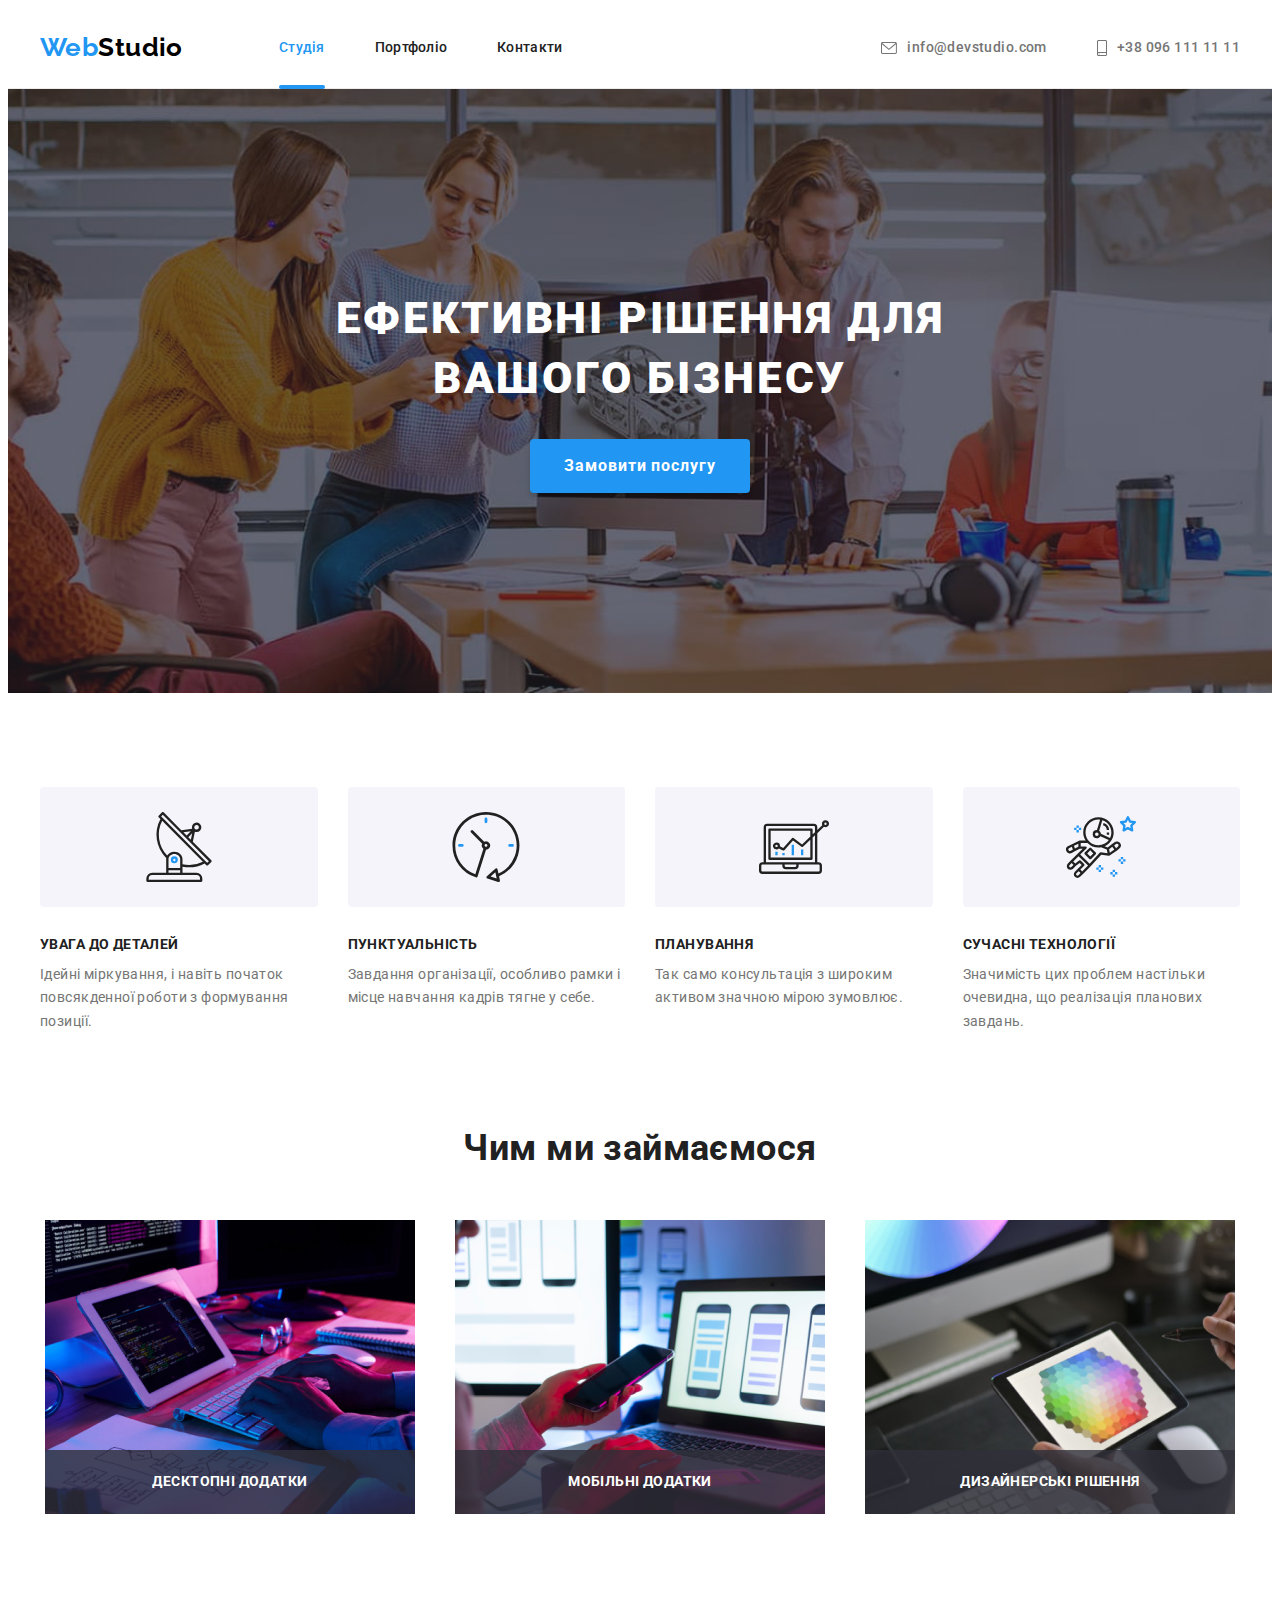
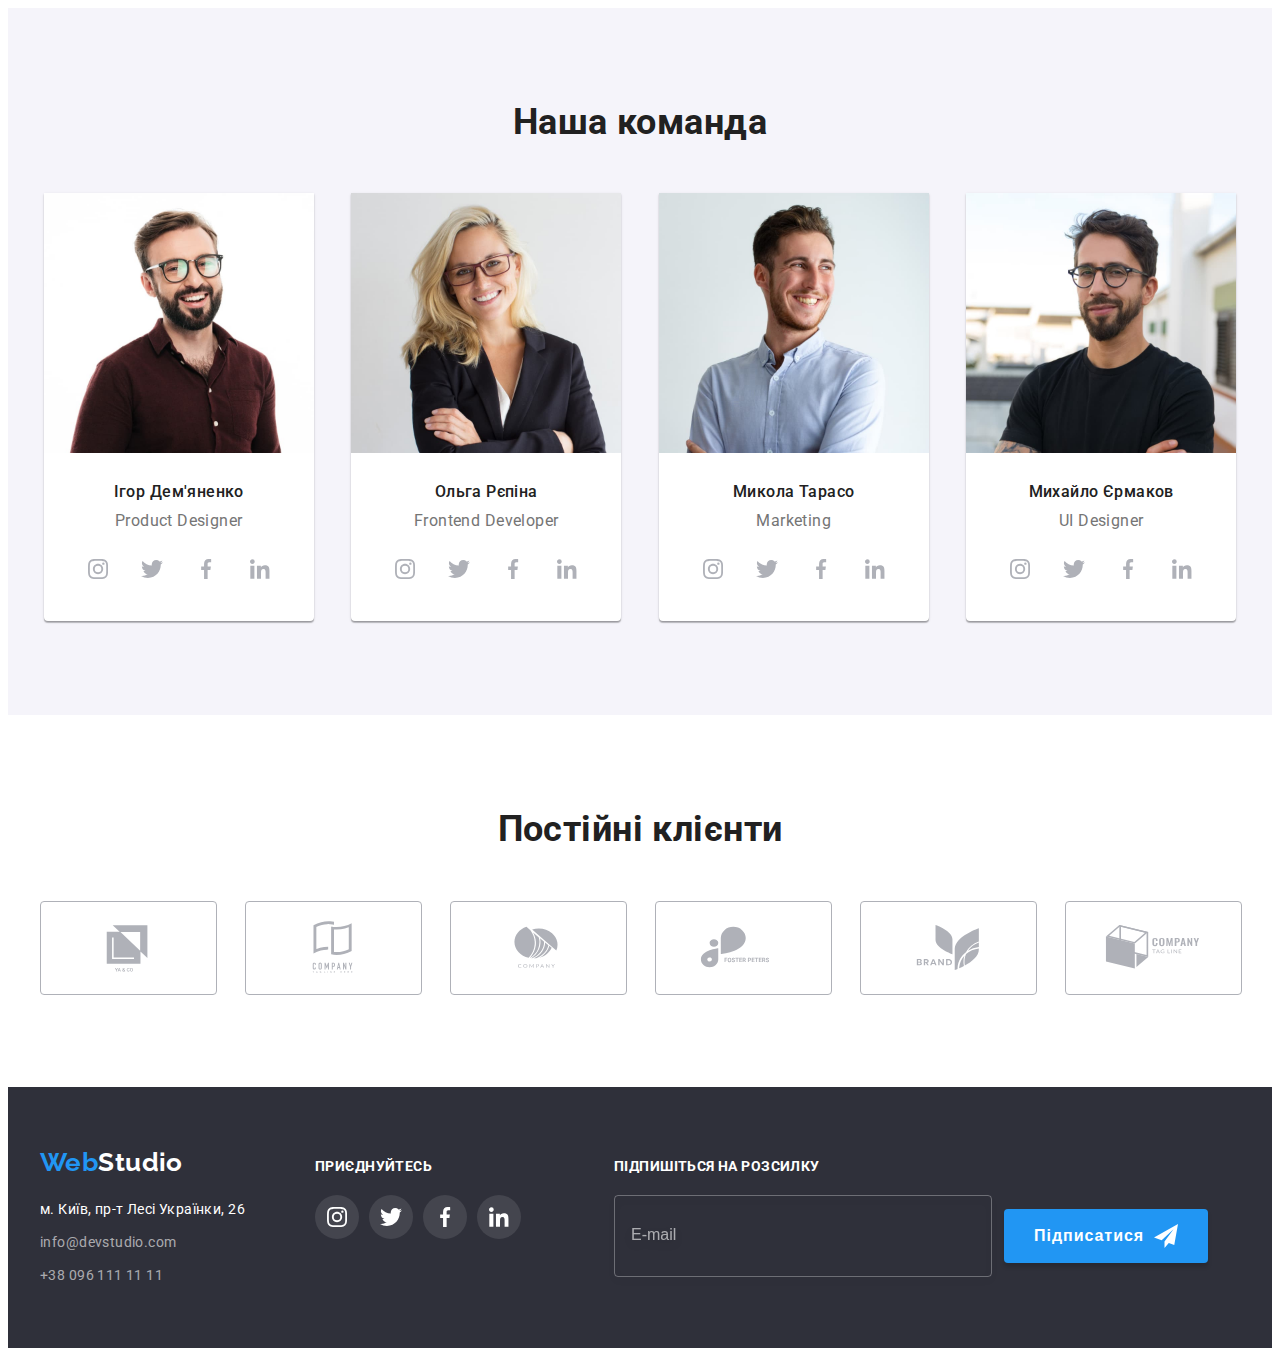
==== index.html @ e68c8e37 "start 07" ====
<!DOCTYPE html>
    <html lang="uk">
    <head>
        <meta charset="UTF-8">
        <meta http-equiv="X-UA-Compatible" content="IE=edge">
        <meta name="viewport" content="width=device-width, initial-scale=1.0">
        <title>Студія</title>

     

        <link rel="preconnect" href="https://fonts.googleapis.com">
    <link rel="preconnect" href="https://fonts.gstatic.com" crossorigin>
    <link href="https://fonts.googleapis.com/css2?family=Raleway:wght@700&семья=Oleo+Script:wght@400;700&family=Roboto:wght@400;500;700;900&display=swap" rel="stylesheet">
    <link rel="stylesheet" href="https://cdnjs.cloudflare.com/ajax/libs/modern-normalize/1.1.0/modern-normalize.min.css" integrity="sha512-wpPYUAdjBVSE4KJnH1VR1HeZfpl1ub8YT/NKx4PuQ5NmX2tKuGu6U/JRp5y+Y8XG2tV+wKQpNHVUX03MfMFn9Q==" crossorigin="anonymous" referrerpolicy="no-referrer">
    <link rel="stylesheet" href="./css/styles.css">

    </head>
    <body>
        <!--шапка сайту-->
        <header class="page-header">
            <div class="container header-container"> 
            <nav class="nav">
            <a href="index.html" class="icon-logo"><span class="logo">Web</span><span class="logo-part">Studio</span></a>
            <ul class="nav-list">
                    <li class="nav-item"><a class="nav-link current" href="index.html">Студія</a></li>
                    <li class="nav-item"><a class="nav-link" href="portfolio.html">Портфоліо</a></li>
                    <li class="nav-item"><a class="nav-link" href="#">Контакти</a></li>
            </ul>
            </nav>
            <ul class="contacts">
                <li><a class="mail" href="mailto:info@devstudio.com">
                    <svg class="icon-envelope" width="16" height="12">
                        <use href="./images/icons.svg#icon-envelope"></use>
                    </svg>
                    info@devstudio.com</a></li>
                <li><a class="tel" href="tel:+380981111111">
                    <svg class="icon-smartphone" width="10" height="16">
                        <use href="./images/icons.svg#icon-smartphone"></use>
                    </svg>
                    +38 096 111 11 11
                </a></li>
            </ul>
        </div>
        </header>
        <main>
        <!--думаю тут буде якийсь банер чи малюнок-->
        
        <section class="hero-section overlay"> 
            
                <div class="header container">   
                <h1 class="hero-title">Ефективні рішення для вашого бізнесу</h1>
                <button class="button" type="button" data-modal-open>Замовити послугу</button>
                
                </div>
            </section>  
        <section class="features"><!--Особливості тут явно має бути заголовок-->
        <div class="container">
                <h2 class="visually-hidden">Особливості</h2> <!--тут явно має бути заголовок-->
                <ul class="features-list special">
                    <li class="specialty-list icon-antenna">
                        <h3 class="specialty">Увага до деталей</h3>
                        <p class="specialty-text">Ідейні міркування, і навіть початок повсякденної роботи з формування позиції.</p>
                    </li>
                    <li class="specialty-list icon-clock"><h3 class="specialty">Пунктуальність</h3>
                    <p class="specialty-text">Завдання організації, особливо рамки і місце навчання кадрів тягне у себе.</p>
                </li>
                    <li class="specialty-list icon-diagram"><h3 class="specialty">Планування</h3>
                    <p class="specialty-text">Так само консультація з широким активом значною мірою зумовлює.</p>
                </li>
                    <li class="specialty-list icon-astronaut"><h3 class="specialty">Сучасні технології</h3>
                        <p class="specialty-text">Значимість цих проблем настільки очевидна, що реалізація планових завдань.</p>
                    </li>
                </ul>
        </div>
        </section>
        <section class="work"><h2 class="work-title">Чим ми займаємося</h2> 
            <div class="container">
            <ul class="work-list">
                <li class="work-pick">
                     <div class="work-pick-tumb">
                        <p class="work-pick-txt">Десктопні додатки</p>
                    <img src="./images/oldpc.jpg" 
                    alt="білий монітор та клавіатура на столі" width="370">
                   
                    </div>
                </li>
                <li class="work-pick">
                    <div class="work-pick-tumb">
                        <p class="work-pick-txt">Мобільні додатки</p>
                    <img src="./images/book.jpg"
                    alt="людина тримає смртфон в руці та працює за ноутбуком" width="370"> 
                    </div>
                </li>
                <li class="work-pick">
                    <div class="work-pick-tumb">
                        <p class="work-pick-txt">Дизайнерські рішення</p>
                    <img src="./images/tablet.jpg"
                    alt="рука тримає включений планшет" width="370">
                    </div>
                </li>
            </ul>
        </div>
    </section><!--наша команда-->
        <section class="team"><h2 class="team-title">Наша команда</h2>
            <div class="container">
            <ul class="team-list special">
                <li class="team-members">
                    <img src="./images/productdesigner.jpg" 
                    alt="Фото пофіль Ігор Дем'яненко" width="270">
                    <div class="retreat">
                    <h3 class="team-name">Ігор Дем'яненко</h3>
                    <p lang="en" class="team-position">Product Designer</p>
                    <ul class="social-list-link">
                        <li class="social-list-item"><a class="social-link" href="https://www.instagram.com/" target="_blank" rel="noreferrer noopener">
                            <svg class="social-list-icon" width="20" height="20">
                                <use href="./images/icons.svg#icon-instagram"></use>
                            </svg>
                        </a></li>
                        <li class="social-list-item"><a class="social-link" href="" target="_blank" rel="noreferrer noopener">
                            <svg class="social-list-icon" width="22" height="40">
                                <use href="./images/icons.svg#icon-twitter"></use>
                            </svg>
                        </a></li>
                        <li class="social-list-item"><a class="social-link" href="" target="_blank" rel="noreferrer noopener">
                            <svg class="social-list-icon" width="20" height="40">
                                <use href="./images/icons.svg#icon-facebook"></use>
                            </svg>                            
                        </a></li>
                        <li class="social-list-item"><a class="social-link" href="" target="_blank" rel="noreferrer noopener">
                            <svg class="social-list-icon"  width="19.68" height="20">
                                <use href="./images/icons.svg#icon-linkedin"></use>
                            </svg>                      
                        </a></li>
                    </ul>
                    </div>
                </li>
                <li class="team-members">
                    <img src="./images/frontenddeveloper.jpg"
                    alt="Фото пофіль Ольга Рєпіна" width="270">
                    <div class="retreat">
                    <h3 class="team-name">Ольга Рєпіна</h3>
                    <p lang="en" class="team-position">Frontend Developer</p>
                    <ul class="social-list-link">
                        <li class="social-list-item"><a class="social-link" href="https://www.instagram.com/" target="_blank" rel="noreferrer noopener">
                            <svg class="social-list-icon" width="20" height="20">
                                <use href="./images/icons.svg#icon-instagram"></use>
                            </svg>
                        </a></li>
                        <li class="social-list-item"><a class="social-link" href="" target="_blank" rel="noreferrer noopener">
                            <svg class="social-list-icon" width="22" height="40">
                                <use href="./images/icons.svg#icon-twitter"></use>
                            </svg>
                        </a></li>
                        <li class="social-list-item"><a class="social-link" href="" target="_blank" rel="noreferrer noopener">
                            <svg class="social-list-icon" width="20" height="40">
                                <use href="./images/icons.svg#icon-facebook"></use>
                            </svg>                            
                        </a></li>
                        <li class="social-list-item"><a class="social-link" href="" target="_blank" rel="noreferrer noopener">
                            <svg class="social-list-icon"  width="19.68" height="20">
                                <use href="./images/icons.svg#icon-linkedin"></use>
                            </svg>                      
                        </a></li>
                    </ul>
                    </div>
                </li>
                <li class="team-members">
                    <img src="./images/marketing.jpg"
                    alt="Фото пофіль Микола Тарасо" width="270">
                    <div class="retreat">
                    <h3 class="team-name">Микола Тарасо</h3>
                    <p lang="en" class="team-position">Marketing</p>
                    <ul class="social-list-link">
                        <li class="social-list-item"><a class="social-link" href="https://www.instagram.com/" target="_blank" rel="noreferrer noopener">
                            <svg class="social-list-icon" width="20" height="20">
                                <use href="./images/icons.svg#icon-instagram"></use>
                            </svg>
                        </a></li>
                        <li class="social-list-item"><a class="social-link" href="" target="_blank" rel="noreferrer noopener">
                            <svg class="social-list-icon" width="22" height="40">
                                <use href="./images/icons.svg#icon-twitter"></use>
                            </svg>
                        </a></li>
                        <li class="social-list-item"><a class="social-link" href="" target="_blank" rel="noreferrer noopener">
                            <svg class="social-list-icon" width="20" height="40">
                                <use href="./images/icons.svg#icon-facebook"></use>
                            </svg>                            
                        </a></li>
                        <li class="social-list-item"><a class="social-link" href="" target="_blank" rel="noreferrer noopener">
                            <svg class="social-list-icon"  width="19.68" height="20">
                                <use href="./images/icons.svg#icon-linkedin"></use>
                            </svg>                      
                        </a></li>
                    </ul>
                    </div>
            </li>
                <li class="team-members">
                    <img src="./images/uidesigner.jpg" 
                    alt="Фото пофіль Михайло Єрмаков" width="270">
                    <div class="retreat">
                    <h3 class="team-name">Михайло Єрмаков</h3>
                    <p lang="en" class="team-position">UI Designer</p>
                    <ul class="social-list-link">
                        <li class="social-list-item"><a class="social-link" href="https://www.instagram.com/" target="_blank" rel="noreferrer noopener">
                            <svg class="social-list-icon" width="20" height="20">
                                <use href="./images/icons.svg#icon-instagram"></use>
                            </svg>
                        </a></li>
                        <li class="social-list-item"><a class="social-link" href="" target="_blank" rel="noreferrer noopener">
                            <svg class="social-list-icon" width="22" height="40">
                                <use href="./images/icons.svg#icon-twitter"></use>
                            </svg>
                        </a></li>
                        <li class="social-list-item"><a class="social-link" href="" target="_blank" rel="noreferrer noopener">
                            <svg class="social-list-icon" width="20" height="40">
                                <use href="./images/icons.svg#icon-facebook"></use>
                            </svg>                            
                        </a></li>
                        <li class="social-list-item"><a class="social-link" href="" target="_blank" rel="noreferrer noopener">
                            <svg class="social-list-icon" width="19.68" height="20">
                                <use href="./images/icons.svg#icon-linkedin"></use>
                            </svg>                      
                        </a></li>
                    </ul>
                    </div>
                </li>
            </ul>
            </div>
        </section>
        <section class="client">
            <div class="container">
            <h2 class="client-title">Постійні клієнти</h2>
            <ul class="client-item">
                <li class="client-list"><a class="client-link" href="#"  target="_blank" rel="noreferrer noopener">
                
                    <svg class="client-lis-icon" width="106" height="60" >
                        <use href="./images/icons.svg#icon-Logo1"></use>
                    </svg>
                    
                </a></li>
                <li class="client-list"><a class="client-link" href="#" target="_blank" rel="noreferrer noopener">
                    <svg class="client-lis-icon" width="106" height="60">
                        <use href="./images/icons.svg#icon-Logo2"></use>
                    </svg>
                </a></li>
                    <li class="client-list"><a class="client-link" href="#" target="_blank" rel="noreferrer noopener">

                        <svg class="client-lis-icon" width="106" height="60">
                            <use href="./images/icons.svg#icon-Logo3"></use>
                        </svg>
                    </a></li>
                    <li class="client-list"><a class="client-link" href="#" target="_blank" rel="noreferrer noopener">
                        <svg class="client-lis-icon" width="106" height="60">
                            <use href="./images/icons.svg#icon-Logo4"></use>
                        </svg>
                    </a></li>
                        <li class="client-list"><a class="client-link" href="#" target="_blank" rel="noreferrer noopener">
                            <svg class="client-lis-icon" width="106" height="60">
                                <use href="./images/icons.svg#icon-Logo5"></use>
                            </svg>
                        </a></li>
                        <li class="client-list"><a class="client-link" href="#" target="_blank" rel="noreferrer noopener">
                            <svg class="client-lis-icon" width="106" height="60">
                                <use href="./images/icons.svg#icon-Logo6"></use>
                            </svg>
                        </a></li>
            </ul>
            </div>
        </section>
        </main>
        <footer class="contacts-footer">
            <div class="container">
                <div class="footer-flex">
            <div class="footer-box">
            <a href="index.html" class="icon-logo-footer"><span class="logo">Web</span><span class="logo-part-footer">Studio</span></a>
            <div class="address">
                    
            <ul class="contacts-list">
                <li class="list-link"><a class="contacts-plane" href="https://goo.gl/maps/SqAzoiXiVLqkwUcr9"
                    target="_blank" rel="noreferrer noopener">м. Київ, пр-т Лесі Українки, 26 </a>
                </li> 
                <li class="list-link"><a class="mail-footer" href="mailto:info@devstudio.com">info@devstudio.com</a></li>
                <li class="list-link"><a class="tel-footer" href="tel:+380981111111">+38 096 111 11 11</a></li>
                </ul>
                </div> 
                </div> 
                <div class="contacts-test">
                <p class="footer-p">Приєднуйтесь</p>
                <ul class="social-list-link-footer">
                        <li class="social-list-item"><a class="social-link-footer" href="https://www.instagram.com/" target="_blank" rel="noreferrer noopener">
                            <svg class="social-list-icon-footer" width="20" height="20">
                                <use href="./images/icons.svg#icon-instagram"></use>
                            </svg>
                        </a></li>
                        <li class="social-list-item"><a class="social-link-footer" href="" target="_blank" rel="noreferrer noopener">
                            <svg class="social-list-icon-footer" width="22" height="40">
                                <use href="./images/icons.svg#icon-twitter"></use>
                            </svg>
                        </a></li>
                        <li class="social-list-item"><a class="social-link-footer" href="" target="_blank" rel="noreferrer noopener">
                            <svg class="social-list-icon-footer" width="20" height="40">
                                <use href="./images/icons.svg#icon-facebook"></use>
                            </svg>                            
                        </a></li>
                        <li class="social-list-item"><a class="social-link-footer" href="" target="_blank" rel="noreferrer noopener">
                            <svg class="social-list-icon-footer"  width="19.68" height="20">
                                <use href="./images/icons.svg#icon-linkedin"></use>
                            </svg>                      
                        </a></li>
                    </ul>
                    </div>
                    <div class="container-input">
  <p class="footer-input">Підпишіться на розсилку</p>
                    <form class="sign-flex">
 <input type="email" 
                    name="sign-up"
                    class="sign-email"
                    placeholder="E-mail"
                    required>
                    <button type="submit" class="sign-btn">
                        Підписатися
        <svg class="plain" width="24" height="24">
            <use href="./images/icons.svg#icon-icon-send"></use>
        </svg>
                </button>
                    </form>
                   
                    </div>
                    </div>
                    </div>
         </footer>
        <div class="backdrop is-hidden" data-modal>
            <div class="modal">
               
                <button type="button" class="modal-close" data-modal-close>
                    <svg class="modal-close-icon" width="18" height="18">
                        <use href="./images/icons.svg#icon-close"></use>
                    </svg>
                </button>
        <p class="modal-title">Залиште свої дані, ми вам передзвонимо</p>
                <form class="form-feedback">
                    <div class="input-name">
  <label class="client-name" for="client-name">Ім'я</label>
    <div class="input-wrap">
<input type="text"
         name="user-name"
         class="client-name-txt" 
         id="client-name"
         required>
         <svg class="icon-person" width="18" height="18">
            <use href="./images/icons.svg#icon-person"></use>
         </svg>
    </div>
                    </div>
  
        <div class="input-name">
            <label class="phone-number" for="phone-number">Телефон</label>
            <div class="input-wrap">
<input type="tel"
        name="user-phone"
        class="user-tel"
         id="phone-number"
         required>
         <svg class="icon-person" width="18" height="18">
            <use href="./images/icons.svg#icon-phone"></use>
         </svg>
            </div>
        
        </div> 
   <div class="input-name">
  <label class="user-email" for="user-email">Пошта</label>
  <div class="input-wrap">
 <input type="email"
        name="user-email-name"
        class="user-post"
         id="user-email">
         <svg class="icon-person" width="18" height="18">
            <use href="./images/icons.svg#icon-email"></use>
         </svg>
  </div>
       
   </div>
<div class="input-feedback">
<label class="feedback" for="feedback">Коментар</label>
   <textarea name="feedback"
   class="feedback-txt"
   id="feedback"
   placeholder="Введіть текст"></textarea>

</div>
<div class="deal-check">
 <input
    type="checkbox" 
    id="checkbox" 
     name="igree"
     class="check-inp visually-hidden">
        <label for="checkbox" class="check">
              <span>
            <svg class="icon-check" width="16" height="15">
            <use href="./icons.svg#icon-che-1"></use>
        </svg>
        </span>

         Погоджуюся з розсилкою та приймаю 
    <a class="link-input" href="#" target="_blank" rel="noreferrer noopener">Умови договору</a>
       
        </label>
</div>
   
       
       
   <button class="submit" type="submit" >Відправити</button>
                </form>
                </div>
            </div>
     
         <script src="./js/modal.js"></script>
    </body>
    </html>
---- css/styles.css ----
/* Palitra */
  :root{
    --hover-color: #2196F3;
    --h-color: #212121;
    --background-header: #FFFFFF;
    --hero-background: #2F303A;
    --p-color: #757575;
    --team-background: #F5F4FA;
    --button-servise: #188ce8;
    --mail-tel: rgba(255, 255, 255, 0.6);
    --timing-function: cubic-bezier(0.4, 0, 0.2, 1);
    --new-timing-function: 250ms;
  }

  p,
  h1,
  h2,
  h3,
  h4,
  h5,
  h6 {
    margin: 0;
  }
  ul,
  ol {
    margin: 0;
    padding-left: 0;
  }
  button {
    cursor: pointer;
  }
  address {
    font-style: normal;
  }
  img {
    display: block;
    max-width: 100%;
    height: auto;
  }
  body {
    font-family:Roboto, sans-serif;
  color: var(--h-color);
  font-size: 14px;
  letter-spacing: 0.03em;
  background-color: var(--background-header);
  }

  .container {
    width: 1200px;
    padding-left: 15px;
    padding-right: 15px;
    margin: 0 auto;
  /* outline: 2px solid red;*/
  }

  /*----початок---*/

  .page-header{
    border-bottom: 1px solid #ECECEC;
  }

  /* Логотип*/
  .logo :hover{
    color :var(--hover-color); 
    
  }

  .logo-part{
      color:#000000;
    
  }

  .logo-part-footer{
    color: var(--background-header);
  
  }
  /* ------------ Два кольори лого--------*/
  .icon-logo{
    color:var(--hover-color);
    text-decoration: none;
  font-family: Raleway, sans-serif; 
  font-weight: 700;
  font-size: 26px;
  line-height: 1.2;
  display: inline-block;
    width: 145px;
  
  }
  /*------ The End-----*/
  /* -----------Головна навігація------ */
  .overlay{
    background-image: linear-gradient(
      to right,
      rgba(47, 48, 58, 0.4),
      rgba(47, 48, 58, 0.4)),
    url("..//images/fon.jpg");
    max-width: 1600px;
    background-size: cover;
  background-repeat: no-repeat;
  margin-left: auto;
  margin-right: auto;
  background-position: center;
  }
  .nav{
    display: flex;
    align-items: center;
  }
  .header-container{
    display: flex;
    align-items: center; 
  }

  .nav-list{
    list-style: none;
    display: flex;
    gap: 50px;
    margin-left: 94px;
   

  }
  .nav-list :hover,
  .nav-list :focus{
    color: var(--hover-color);
 
  } 
  
  .nav-link{
  font-weight: 500;
  line-height: 1.14;
  letter-spacing: 0.02em;
  color: var(--h-color);
  text-decoration: none;
  display: block;
  padding-bottom: 32px;
  padding-top: 32px;
  position: relative;
transition: color var(--new-timing-function) var(--timing-function);
  }
  .current{
    color: var(--hover-color);
  }

  /*------варіант 1 підкреслення -----*/
  
  .current::after{
    content: "";
    display: block;
    width: 100%;
    height: 4px; ;
    border-radius: 2px;
    background-color: var(--hover-color);
    position: absolute;
    left: 0;
    bottom: -1px;
    opacity: 0;

  }
  
 .current::after{
  opacity: 1;
}

  /*-----The End-----*/
  /*------Текст контактів в хедері------*/

  .contacts{
    list-style: none;
  font-weight: 500;
  display: flex;
  margin-left: auto;
  gap: 50px;
  }


  .mail{
    color: var(--p-color);
    text-decoration: none;
    font-style: normal;
    line-height: 1.14;
  
    padding-top: 32px;
    padding-bottom: 32px;
    display: flex;
    align-items: center;
    transition: color var(--new-timing-function) var(--timing-function);
  }
  .icon-envelope{
    fill: currentColor;
    margin-right: 10px;
  }
    
  
  .tel{
  color: var(--p-color);
    text-decoration: none;
    font-style: normal;
    line-height: 1.14;
    align-items: center;
    padding-top: 32px;
    padding-bottom: 32px;
    display: flex;
    transition: color var(--new-timing-function) var(--timing-function);

  }
  .icon-smartphone{
    fill: currentColor;
    margin-right:10px ;
   
  }
  .contacts :hover,
  .contacts :focus{
    color: var(--hover-color);
    
  }

  /*---------Hero-----*/
  .hero-section{
  padding-top:200px;
  padding-bottom: 200px;
  text-align: center;
  background-color: #C4C4C4;
  }


  .hero-title{
  font-style: normal;
  font-weight: 900;
  font-size: 44px;
  line-height: 1.36;
  letter-spacing: 0.06em;
  text-transform: uppercase;
  color: var(--background-header);
  width: 696px;
  box-sizing: border-box;
  margin: 0 auto;
  margin-bottom: 30px;



  }
  .button{
    font-family: inherit;
  font-weight: 700;
  font-size: 16px;
  line-height: 1.87;
  letter-spacing: 0.06em;
  background-color: var(--hover-color);
  color: var(--background-header);
    cursor: pointer;
    padding: 10px 32px;
    border-color: transparent;
  box-shadow: 0px 4px 4px rgba(0, 0, 0, 0.15);
  border-radius: 4px;
 transition: color var(--new-timing-function) var(--timing-function),
     background-color var(--new-timing-function) var(--timing-function);
  }
  .button:hover,
  .button:focus{
    background-color: var(--button-servise);
   
    

  }
  /*-----The End Hero----*/

  .visually-hidden {
    position: absolute;
      white-space: nowrap;
      width: 1px;
      height: 1px;
      overflow: hidden;
      border: 0;
      padding: 0;
      clip: rect(0, 0, 0, 0);
      clip-path: inset(50%);
      margin: -1px;
  }

  .features{
  padding: 94px 0;
  }

  .features-list{
    list-style: none;  
  }

  .specialty-list{
    width: calc((100% - 90px) / 4);
      margin-right: 30px;
      
    }
  /*------ Особливост -----*/
  .specialty-list::before{
    content:"" ;
    height: 120px;
  display: block;
  
  background-size: contain;
  background-repeat: no-repeat;
  background-position:center ;
  background-color: #F5F4FA;
  border-radius: 4px;
  /*outline: 2px solid red;*/

  }
  .icon-antenna::before{
  background-image: url(../images/antenna.svg); 
  background-size: 70px 70px;
  }
  .icon-clock::before{
  background-image: url(../images/clock.svg);
  background-size: 70px 70px;
  }
  .icon-diagram::before{
    background-image: url(../images/diagram.svg);
    background-size: 70px 70px ;
  }

  .icon-astronaut::before{
  background-image: url(../images/astronaut.svg);
  background-size: 70px 70px;
  }

  .features-list :last-child{
    margin: 0;
  }

  .specialty{
    font-style: normal;
      font-size: 14px;
  font-weight: 700;
  line-height: 1.14;
  text-transform: uppercase;
  color: var(--h-color);
  margin-top: 30px;
  margin-bottom: 10px;
  }

  /*-------- Чим ми займаємося ----*/
  .work{
    padding-bottom: 94px;
  }
  .specialty-text {
  line-height: 1.7;
  color: var(--p-color);
  margin-top: 10px;
  }
  .work-list{
    list-style: none;
    display: flex;
    justify-content: space-around;
  gap: 30px;

  }
  .work-pick-tumb{
    position: relative;
    display: flex;

  }
  .work-pick-txt{
    position: absolute;
    background: rgba(47, 48, 58, 0.8);
width: 370px;
    display: flex;
font-weight: 700;
font-size: 14px;
line-height: 1.14;
text-align: center;
letter-spacing: 0.03em;
text-transform: uppercase;
justify-content: space-around;
padding-top: 24px;

padding-bottom: 24px;

color: #FFFFFF;
bottom: 0;
    

  }
  .work-title{
  font-weight: 700;
  font-size: 36px;
  line-height: 1.16;
  text-align: center;
  color: var(--h-color);
  margin-bottom: 50px;

  }
  .team {
    background-color: var(--team-background);
    padding-top: 94px;
    padding-bottom: 94px;
  }
  .team-members{
  background-color: var(--background-header);
  text-align: center;
  box-shadow: 0px 1px 3px rgba(0, 0, 0, 0.12), 0px 1px 1px rgba(0, 0, 0, 0.14), 0px 2px 1px rgba(0, 0, 0, 0.2);
  border-radius: 0px 0px 4px 4px;
  }
  .team-title {
    font-weight: 700;
  font-size: 36px;
  line-height: 1.16;
  text-align: center;
  color: var(--h-color);
  white-space: nowrap;
  margin-bottom: 50px;

  }
  .social-list-link{
    list-style: none;
    display: flex;
    justify-content: center;
    gap: 10px;
    

  }
  .social-list-item{
    width: 44px;
    height: 44px;
      border-radius: 50%;
    
  }

  .social-link{
    width: 100%;
    height: 100%;
    background: #ffffff;
  border-radius: 50%;
    display: flex;
    align-items: center;
    justify-content: center;
    color:#AFB1B8 ;
     transition: color var(--new-timing-function) var(--timing-function),
     background-color var(--new-timing-function) var(--timing-function);
  }
  .social-list-icon{
    fill: currentColor;
  }

  .social-link:hover,
  .social-link:focus{
    background-color: #2196F3;
    color: #FFFFFF;
    
  }


  .team-list {
    list-style: none;
    line-height: 1.18;
        justify-content: space-around;
        gap: 30px;
  }
  .team-name{
  font-weight: 500;
  font-size: 16px;
  text-align: center;
  color: var(--h-color);
  margin-bottom: 10px;

  }

  .team-position{
  font-size: 16px;
  text-align: center;
  color: var(--p-color);
  margin-bottom: 16px;
  }
  .retreat{
    padding-top: 30px;
    padding-bottom: 30px;
  }

  /*------Footer----*/

  .contacts-footer{
    background-color: var(--hero-background);
    padding-top: 60px;
    padding-bottom: 60px;
  }
  .contacts-list{
      list-style: none;
      display: flex;
      flex-wrap: wrap;
      flex-direction:column ;
                
  }

  .contacts-list :last-child{
    margin-bottom: 0;
  }
  .list-link{
    margin-bottom: 9px;
    
  }

  .contacts-list :hover,
  .contacts-list :focus{
    color: var(--hover-color);
   
  }


  .contacts-plane{
  text-decoration: none;
  font-style: normal;
  line-height: 1.71;
  color: var(--background-header);
  display: block;
  transition: color var(--new-timing-function) var(--timing-function);
    
  }
  .mail-footer,
  .tel-footer{
    color: var(--mail-tel);
    text-decoration: none;
    font-style: normal;
    line-height: 1.71;
    box-sizing: border-box;
    transition: color var(--new-timing-function) var(--timing-function);
     
  }

  /*------btn-filter Портфоліо---*/

  .btn{
    font-family: inherit;
  font-weight: 500;
  font-size: 16px;
  line-height: 1.62;
  background-color: var(--team-background);
  border-color: transparent;
  cursor: pointer;
  color: var(--h-color);
  border-radius: 4px;
  padding-top: 6px;
  padding-bottom: 6px;
  padding-left: 22px;
  padding-right: 22px;
    transition: color var(--new-timing-function) var(--timing-function),
    background-color var(--new-timing-function) var(--timing-function),
    box-shadow var(--new-timing-function) var(--timing-function);
  
  }

  .btn:hover,
  .btn:focus{
    color: var(--background-header);
  background: var(--hover-color);
  box-shadow: 0px 3px 1px rgba(0, 0, 0, 0.1), 0px 1px 2px rgba(0, 0, 0, 0.08), 0px 2px 2px rgba(0, 0, 0, 0.12);
 
  }
  .btn-filter{
    display: flex;
    gap: 8px;
    justify-content: center;


  }

  .btn-list{
    list-style: none;
    letter-spacing: 0.03em;
  }
  .special{
    display: flex;
  }

  /*---The end Filtr--*/
  .oll-portfol{
    padding-top: 94px;
    padding-bottom: 94px;
  }
  .portfol-list{
  flex-basis: calc((100% - 60px) / 3);
  }
.portfol-list :hover .portfol-over{
transform: translateY(0);

}
  .portfol-over-top{
    position: relative; 
    overflow: hidden;
    
  }

  .portfol-over{
font-weight: 400;
font-size: 18px;
line-height: 1.55;
color: var(--background-header);
background: rgba(33, 150, 243, 0.9);
position: absolute;
top: 0;
padding-top: 63px;
padding-right: 24px;
padding-left: 24px;
padding-bottom: 63px;
height: 100%;
transform: translateY(100%);
transition: transform var(--new-timing-function) var(--timing-function);
overflow: auto;
}

  .potfol{
    list-style: none;
    flex-wrap: wrap;
  gap: 30px; 
  margin-top: 50px;
  }

  .portfol-link{
    display: block;
    text-decoration: none;
    transition: box-shadow var(--new-timing-function) var(--timing-function);
  
  }

  .portfol-link:hover,
  .portfol-link:focus{
  box-shadow: 0px 1px 1px rgba(0, 0, 0, 0.12),
  0px 4px 4px
  rgba(0, 0, 0, 0.06),
  1px 4px 6px rgba(0, 0, 0, 0.16);
  transition: transform var(--new-timing-function) var(--timing-function);

  }

  .portfol-title{
  font-weight: 700;
  font-size: 18px;
  line-height: 2;
  letter-spacing: 0.06em;
  color: var(--h-color);

  }
  .portfol-txt{
  font-size: 16px;
  line-height: 1.87;
  color: var(--p-color);
  margin-top: 4px;
  }

  .circle{
    
    border-left: 1px solid #EEEEEE;
    border-right: 1px solid #EEEEEE;
    border-bottom: 1px solid #EEEEEE;
    padding: 20px 24px;
  }

  /*----Позиціювання-----*/

  .client{
    padding-top: 94px;
    padding-bottom: 94px;
  }
  .client-title{
  font-size: 36px;
  line-height: 1.16;
  text-align: center;
  color: var(--h-color);
  margin-bottom: 50px;
  }

  .client-item{
    list-style: none;
    display: flex;
    gap: 30px;
  }
  .client-list{
    width: calc((100% - 150px) / 6);
    height: 92px;
  }
  .client-link{
    display: block;
    width: 100%;
    height: 100%;
    display: flex;
    align-items: center;
    justify-content: center;
    border: 1px solid #AFB1B8;
  border-radius: 4px;
  color: #AFB1B8;
  transition: color var(--new-timing-function) var(--timing-function),
  border-color var(--new-timing-function) var(--timing-function);
  }
  .client-lis-icon{
    fill:currentColor;
  
  }
  .client-link:hover,
  .client-link:focus{
    border-color: #2196F3;
    color: #2196F3;
  }

  .social-list-link-footer{
    list-style: none;
    display: flex;
    gap: 10px;
  
  }
  .footer-box{
    display: flex;
  flex-wrap: wrap;
 flex-direction: column; 
  }
   .contacts-test{
    display: flex;
     flex-wrap: wrap;
 flex-direction: column; 
 margin-left: 70px;
 
  }
   .footer-flex{
    display: flex;
    align-items: baseline;
  }
  
  
  .footer-p{
    display: block;
    text-transform: uppercase;
  font-style: normal;
  font-weight: 700;
  font-size: 14px;
  line-height: 1.14;
  letter-spacing: 0.03em;
  color: var(--background-header);
  margin-bottom: 20px;

  }
  .icon-logo-footer{
    color:var(--hover-color);
    text-decoration: none;
  font-family: Raleway, sans-serif; 
  font-weight: 700;
  font-size: 26px;
  line-height: 1.2;
  display:block;
    width: 145px;
    margin-bottom: 20px;
  
  }



  .social-link-footer{
    width: 100%;
    height: 100%;
    background-color:  rgba(255, 255, 255, 0.1);
  border-radius: 50%;
    display: flex;
    align-items: center;
    justify-content: center;
    transition: background-color var(--new-timing-function) var(--timing-function);
    
    
  }

  .social-list-icon-footer{
    fill: var(--background-header);
  }
  .social-list-link-footer{
 transition: background-color var(--new-timing-function) var(--timing-function);
}
.social-link-footer:hover{
  background-color: #2196F3;
}

  .backdrop{
  width: 100%;
  height: 100%;
  background-color:rgba(0, 0, 0, 0.2);
  position: fixed;
  top: 0;
transition: opacity var(--new-timing-function) var(--timing-function), visibility var(--new-timing-function) var(--timing-function);
  }

  .modal {
  width: 528px;
  min-height: 581px;
  background-color: var(--background-header);
  box-shadow: 0px 1px 3px rgba(0, 0, 0, 0.12),
 0px 1px 1px rgba(0, 0, 0, 0.14),
  0px 2px 1px rgba(0, 0, 0, 0.2);
border-radius: 4px;
padding: 40px;
  position: absolute;
  top: 50%;
  left: 50%;
  transform: translate(-50%, -50%) scale(1);
  transition: transform var(--new-timing-function) var(--timing-function);
   transform-origin: top left;
}

.backdrop.is-hidden .modal {
  transform: translate(-50%, -50%) scale(0);
 
}


.modal-close{
  width: 30px;
  height: 30px;
  background-color: transparent;
  border: 1px solid rgba(0, 0, 0, 0.1);
  border-radius: 50%;
  color: #000000;
  position: absolute;
  top: 8px;
  right: 8px;
  align-items: center;
  display: flex;
  justify-content: center;
  cursor: pointer;
  transition: color var(--new-timing-function) var(--timing-function),
   background-color var(--new-timing-function) var(--timing-function);
}
.modal-close-icon{
  fill: currentColor;
  
}


.backdrop.is-hidden {
  opacity: 0;
  visibility: hidden;
  pointer-events: none;
}

  .modal-close:hover,
  .modal-close:focus{
color: var(--hover-color);
  }
.modal-title{
font-weight: 700;
font-size: 20px;
line-height: 1.15;
text-align: center;
margin-bottom: 12px;
}

.form-feedback{
  display: flex;
  flex-direction: column;

}
.input-name{
border-radius: 4px;
 display: block;

}
.input-wrap{
  
  position: relative;
  margin-bottom: 10px;
}
.client-name{
  margin-bottom: 4px;
font-size: 12px;
line-height: 1.16;
letter-spacing: 0.01em;
color: var(--p-color);
display: block; 
}

.client-name-txt{
border: 1px solid rgba(33, 33, 33, 0.2);
border-radius: 4px;
width: 100%;
height: 40px;
padding-left: 42px;
transition: border-color var(--new-timing-function) var(--timing-function);
outline: transparent;
}
.client-name-txt:hover,
.client-name-txt:focus{
  border-color: var(--hover-color);
}


.icon-person{
position: absolute;
left: 15px;
top: 50%;
transform: translateY(-50%);
} 
.client-name-txt:focus +.icon-person,
.client-name-txt:hover +.icon-person{
  fill: var(--hover-color);
}

.phone-number{
 padding-bottom: 4px;
font-size: 12px;
line-height: 1.16;
letter-spacing: 0.01em;
color: var(--p-color); 
display: block;
}
.user-tel{
border: 1px solid rgba(33, 33, 33, 0.2);
 border-radius: 4px;

 width: 100%;
height: 40px;
padding-left: 42px;
transition: border-color var(--new-timing-function) var(--timing-function);
outline: transparent;
}
.user-tel:hover,
.user-tel:focus{
  border-color: var(--hover-color);
}
.user-tel:focus +.icon-person,
.user-tel:hover +.icon-person{
  fill: var(--hover-color);
}
.user-email{
  margin-bottom: 4px;
font-size: 12px;
line-height: 1.16;
letter-spacing: 0.01em;
color: var(--p-color);
display: block;
 
}
.user-post{
border: 1px solid rgba(33, 33, 33, 0.2);
border-radius: 4px;
width: 100%;
height: 40px;
padding-left: 42px;
transition: border-color var(--new-timing-function) var(--timing-function);
outline: transparent;
}
.user-post:hover,
.user-post:focus{
 border-color: var(--hover-color); 
}
.user-post:focus +.icon-person,
.user-post:hover +.icon-person{
  fill: var(--hover-color);
}
.deal-check{
  display: flex;
   align-items: center;
  fill: transparent;
  padding-left: 12px;
  justify-content: center;
  margin-bottom: 30px;
  position: relative;
}
.checkbox{
line-height: 1.71;
color: var(--p-color);
} 

.check span{
  border-radius: 2px;
  border: 2px solid var(--h-color);
  width: 16px;
  height: 15px;
  display: flex;
  justify-content: center;
  align-items: center;
  fill: transparent;
  position: absolute;
  top: 50%;
  transform: translateY(-50%);
  left: 9px;

}

.check-inp:checked + .check span{
  fill: var(--background-header);
  background-color: var(--hover-color);
  border: transparent;
}

.check-inp:not(:checked) + .check span{
  background-color: var(--team-background);
}


.check-inp:hover + .check span,
.check-inp:focus + .check span{
 box-shadow: 0px 1px 3px rgba(0, 0, 0, 0.3), 0px 1px 1px rgba(0, 0, 0, 0.3), 0px 2px 1px rgba(0, 0, 0, 0.3);
 border-color: var(--hover-color);
 
}

.link-input{
font-style: normal;
font-weight: 400;
font-size: 14px;
line-height: 1.71px;
color: var(--hover-color);
transition: color var(--new-timing-function) var(--timing-function);

}
.link-input:hover{
  box-shadow: 0px 1px 1px rgba(0, 0, 0, 0.12), 0px 4px 4px rgba(0, 0, 0, 0.06), 1px 4px 6px rgba(0, 0, 0, 0.16);;
text-decoration: none;
}

.input-feedback{
margin-bottom: 20px;
}
.feedback{
  margin-bottom: 4px;
  display: block;
  color: var(--p-color);
}
.feedback-txt{
  resize: none;
  border: 1px solid rgba(33, 33, 33, 0.2);
border-radius: 4px;
padding: 12px 16px;
display: block;
width: 100%;
height: 120px;
transition: border-color var(--new-timing-function) var(--timing-function);
outline: transparent;
}
.feedback-txt:hover,
.feedback-txt:focus{
 border-color: var(--hover-color); 
}
.feedback-txt::placeholder{
font-size: 12px;
line-height: 1.16;
letter-spacing: 0.01em;
color: rgba(117, 117, 117, 0.5);

}
 .submit{
line-height: 1.87;
font-weight: 700;
font-size: 16px;
 padding:10px 52px ;
  background-color: var(--hover-color);
  box-shadow: 0px 4px 4px rgba(0, 0, 0, 0.15);
border-radius: 4px;
display: flex;
justify-content: center;
text-align: center;
letter-spacing: 0.06em;
margin: 0 auto;
border: transparent;

color: var(--background-header);
transition: background var(--new-timing-function) var(--timing-function);
 }
 .submit:hover{
  background: var(--button-servise);
 }   

 .footer-input{
font-style: normal;
font-weight: 700;
font-size: 14px;
line-height: 1.14;
text-transform: uppercase;
color: var(--background-header);
margin-bottom: 20px;
 }

 .sign-email{
  width: 358px;
display: flex;
padding-top: 15px;
padding-bottom: 15px;
padding-left: 16px;
height: 50px;
border: 1px solid rgba(255, 255, 255, 0.3);
filter: drop-shadow(0px 4px 4px rgba(0, 0, 0, 0.15));
border-radius: 4px;
background-color: transparent;
color: var(--background-header);
 }
.sign-email::placeholder{
font-weight: 400;
font-size: 16px;
line-height: 1.25;
align-items: center;
color: rgba(255, 255, 255, 0.6);

}
.container-input{
  display: flex;
  flex-direction: column;
  align-items: baseline;
  margin-left: 93px;


}
.sign-btn{
font-weight: 700;
font-size: 16px;
line-height: 1.87;
align-items: center;
text-align: center;
letter-spacing: 0.06em;
color: var(--background-header);
background-color: var(--hover-color);
border-radius: 4px;
display: flex;
border-color: transparent;
box-shadow: 0px 4px 4px rgba(0, 0, 0, 0.15);
padding-left: 28px;
cursor: pointer;
padding-top: 10px;
padding-bottom: 10px;
padding-left: 28px;
padding-right:28px ;
transition:  color var(--new-timing-function) var(--timing-function),
background-color var(--new-timing-function) var(--timing-function);

}
.sign-btn:hover,
.sign-btn:focus{
color: var(--hover-color);
background-color: var(--background-header);  
}

.plain{
  fill: var(--background-header);
  margin-left: 10px;
}
.sign-btn:hover .plain,
.sign-btn:focus .plain{
fill: currentColor ;
}
.sign-flex{
  display: flex;
  align-items: center;
  gap: 12px;
}
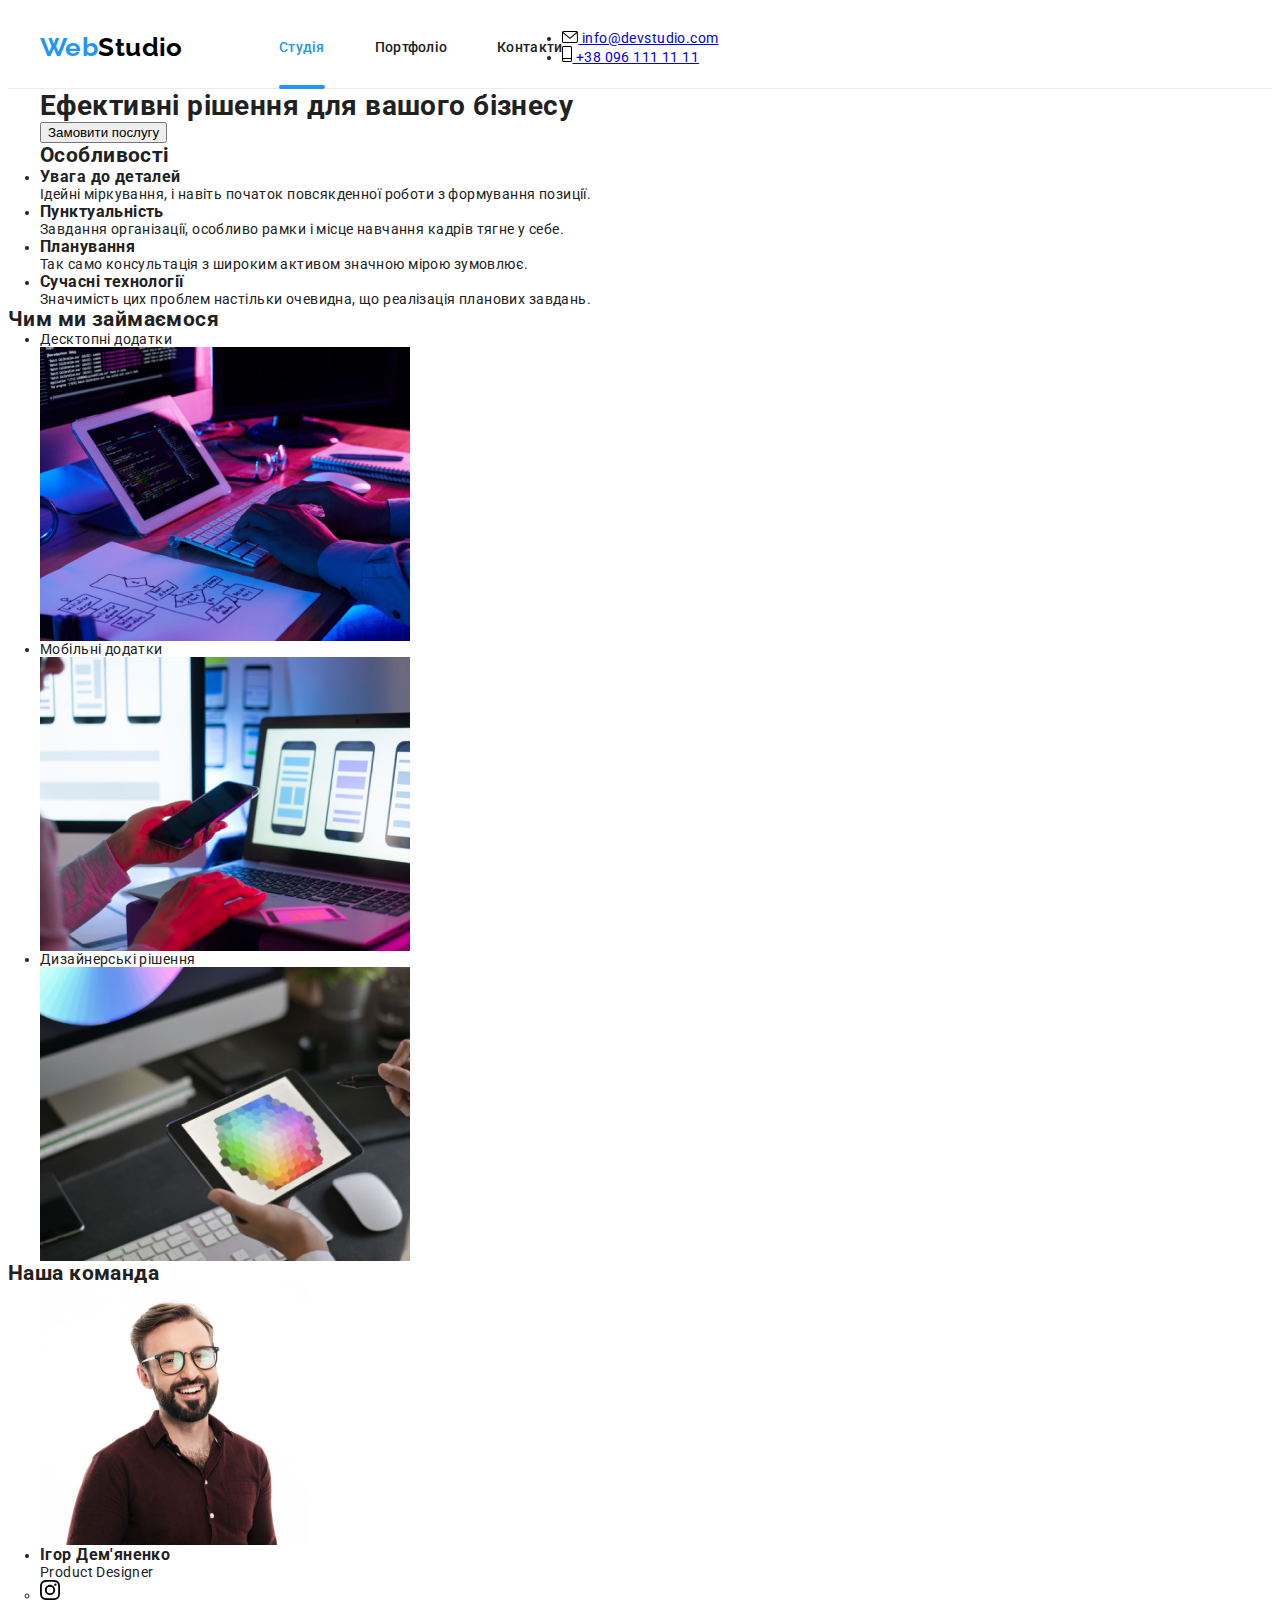
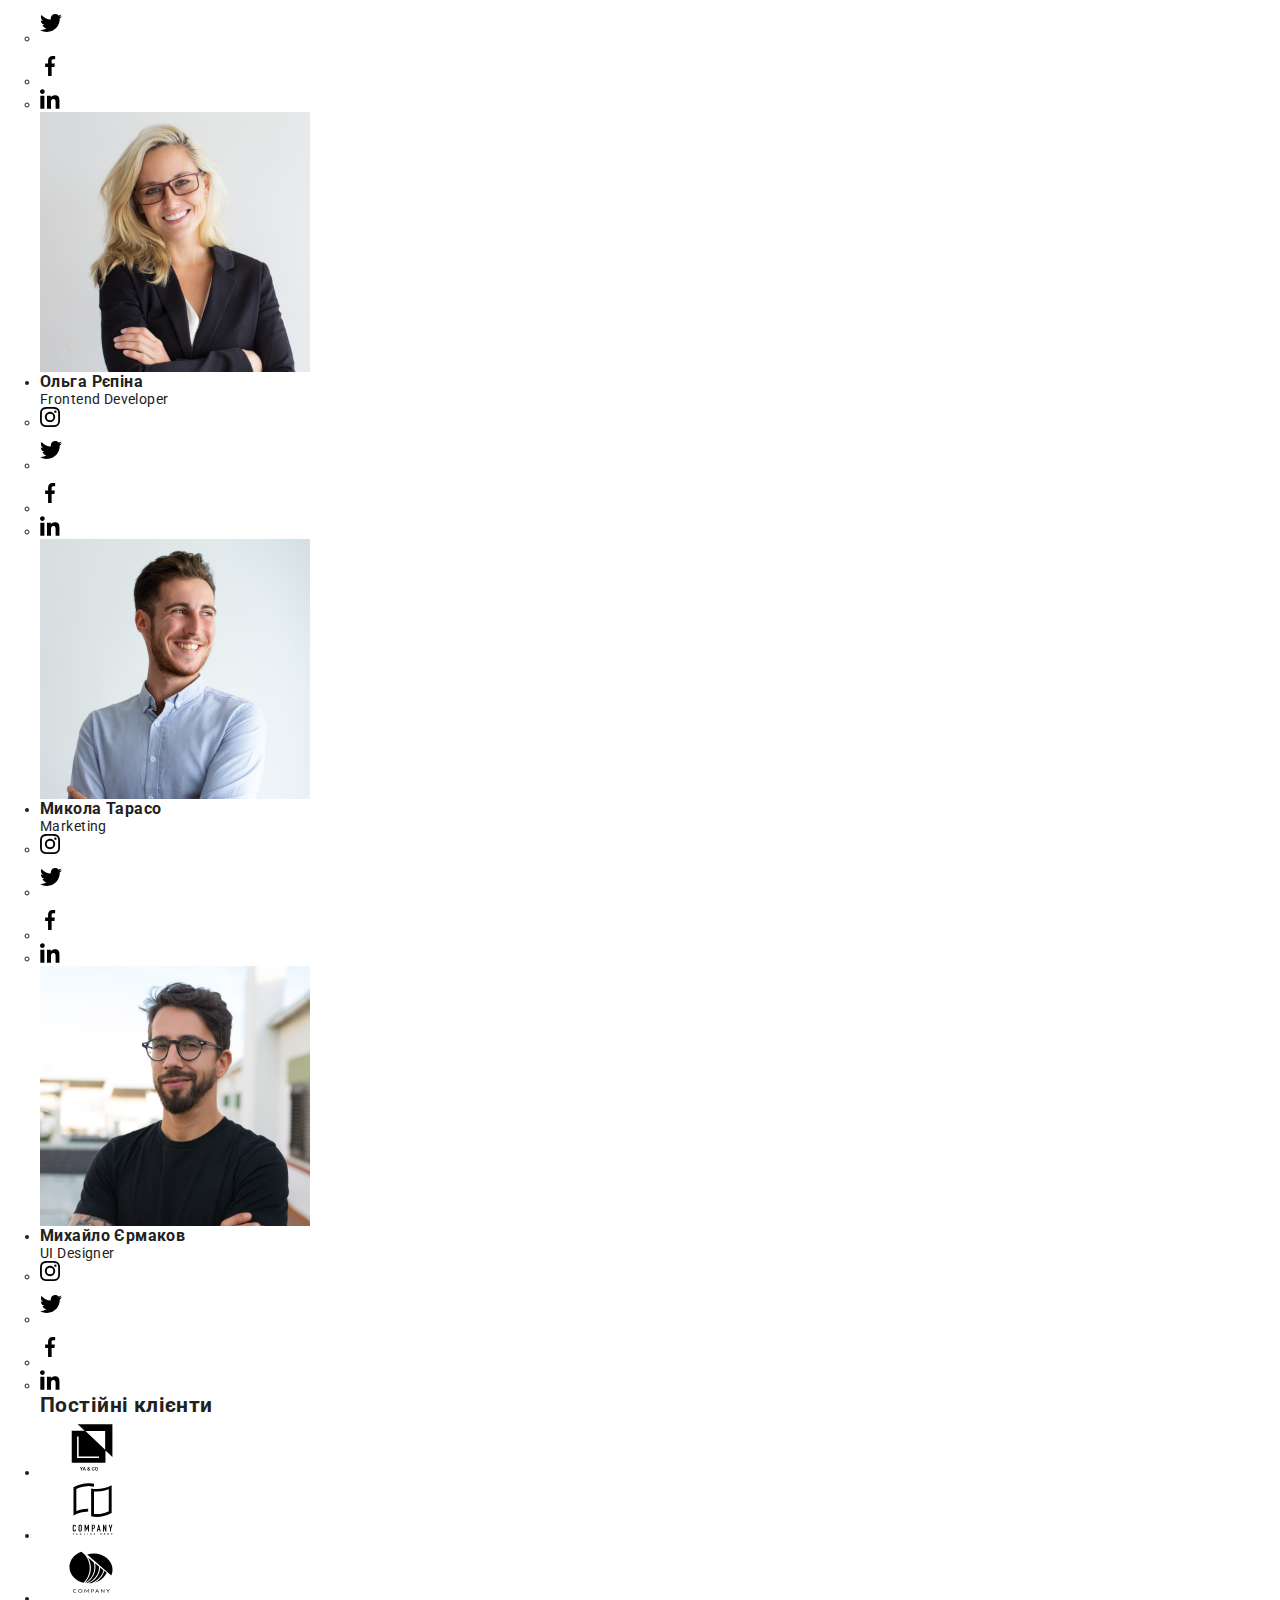
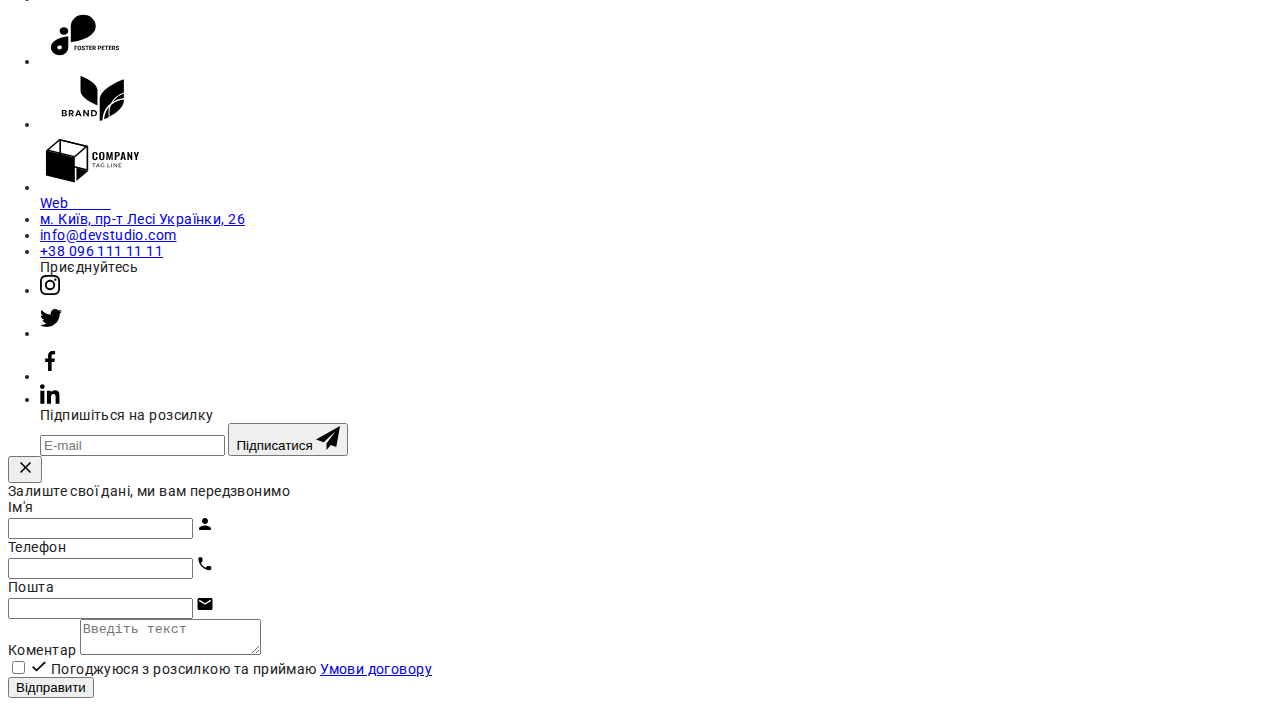
==== commit 064bfdfb: "12.11.2022" ====
--- a/index.html
+++ b/index.html
@@ -12,7 +12,8 @@
     <link rel="preconnect" href="https://fonts.gstatic.com" crossorigin>
     <link href="https://fonts.googleapis.com/css2?family=Raleway:wght@700&семья=Oleo+Script:wght@400;700&family=Roboto:wght@400;500;700;900&display=swap" rel="stylesheet">
     <link rel="stylesheet" href="https://cdnjs.cloudflare.com/ajax/libs/modern-normalize/1.1.0/modern-normalize.min.css" integrity="sha512-wpPYUAdjBVSE4KJnH1VR1HeZfpl1ub8YT/NKx4PuQ5NmX2tKuGu6U/JRp5y+Y8XG2tV+wKQpNHVUX03MfMFn9Q==" crossorigin="anonymous" referrerpolicy="no-referrer">
-    <link rel="stylesheet" href="./css/styles.css">
+   <!--<link rel="stylesheet" href="./css/styles.css">--> 
+    <link rel="stylesheet" href="./css/main.min.css">
 
     </head>
     <body>
--- a/css/main.min.css
+++ b/css/main.min.css
@@ -0,0 +1 @@
+p,h1,h2,h3,h4,h5,h6{margin:0}ul,ol{margin:0;padding-left:0}button{cursor:pointer}address{font-style:normal}img{display:block;max-width:100%;height:auto}body{font-family:Roboto,sans-serif;color:var(--h-color);font-size:14px;letter-spacing:.03em;background-color:var(--background-header)}:root{--hover-color: #2196F3;--h-color: #212121;--background-header: #FFFFFF;--hero-background: #2F303A;--p-color: #757575;--team-background: #F5F4FA;--button-servise: #188ce8;--mail-tel: rgba(255, 255, 255, 0.6);--timing-function: cubic-bezier(0.4, 0, 0.2, 1);--new-timing-function: 250ms}.container{width:1200px;padding-left:15px;padding-right:15px;margin:0 auto}.page-header{border-bottom:1px solid #ececec}.logo :hover{color:var(--hover-color)}.logo-part{color:#000}.logo-part-footer{color:var(--background-header)}.icon-logo{color:var(--hover-color);text-decoration:none;font-family:Raleway,sans-serif;font-weight:700;font-size:26px;line-height:1.2;display:inline-block;width:145px}.nav{display:flex;align-items:center}.header-container{display:flex;align-items:center}.nav-list{list-style:none;display:flex;gap:50px;margin-left:94px}.nav-list :hover,.nav-list :focus{color:var(--hover-color)}.nav-link{font-weight:500;line-height:1.14;letter-spacing:.02em;color:var(--h-color);text-decoration:none;display:block;padding-bottom:32px;padding-top:32px;position:relative;transition:color var(--new-timing-function) var(--timing-function)}.current{color:var(--hover-color)}.current::after{content:"";display:block;width:100%;height:4px;border-radius:2px;background-color:var(--hover-color);position:absolute;left:0;bottom:-1px;opacity:0}.current::after{opacity:1}/*# sourceMappingURL=main.min.css.map */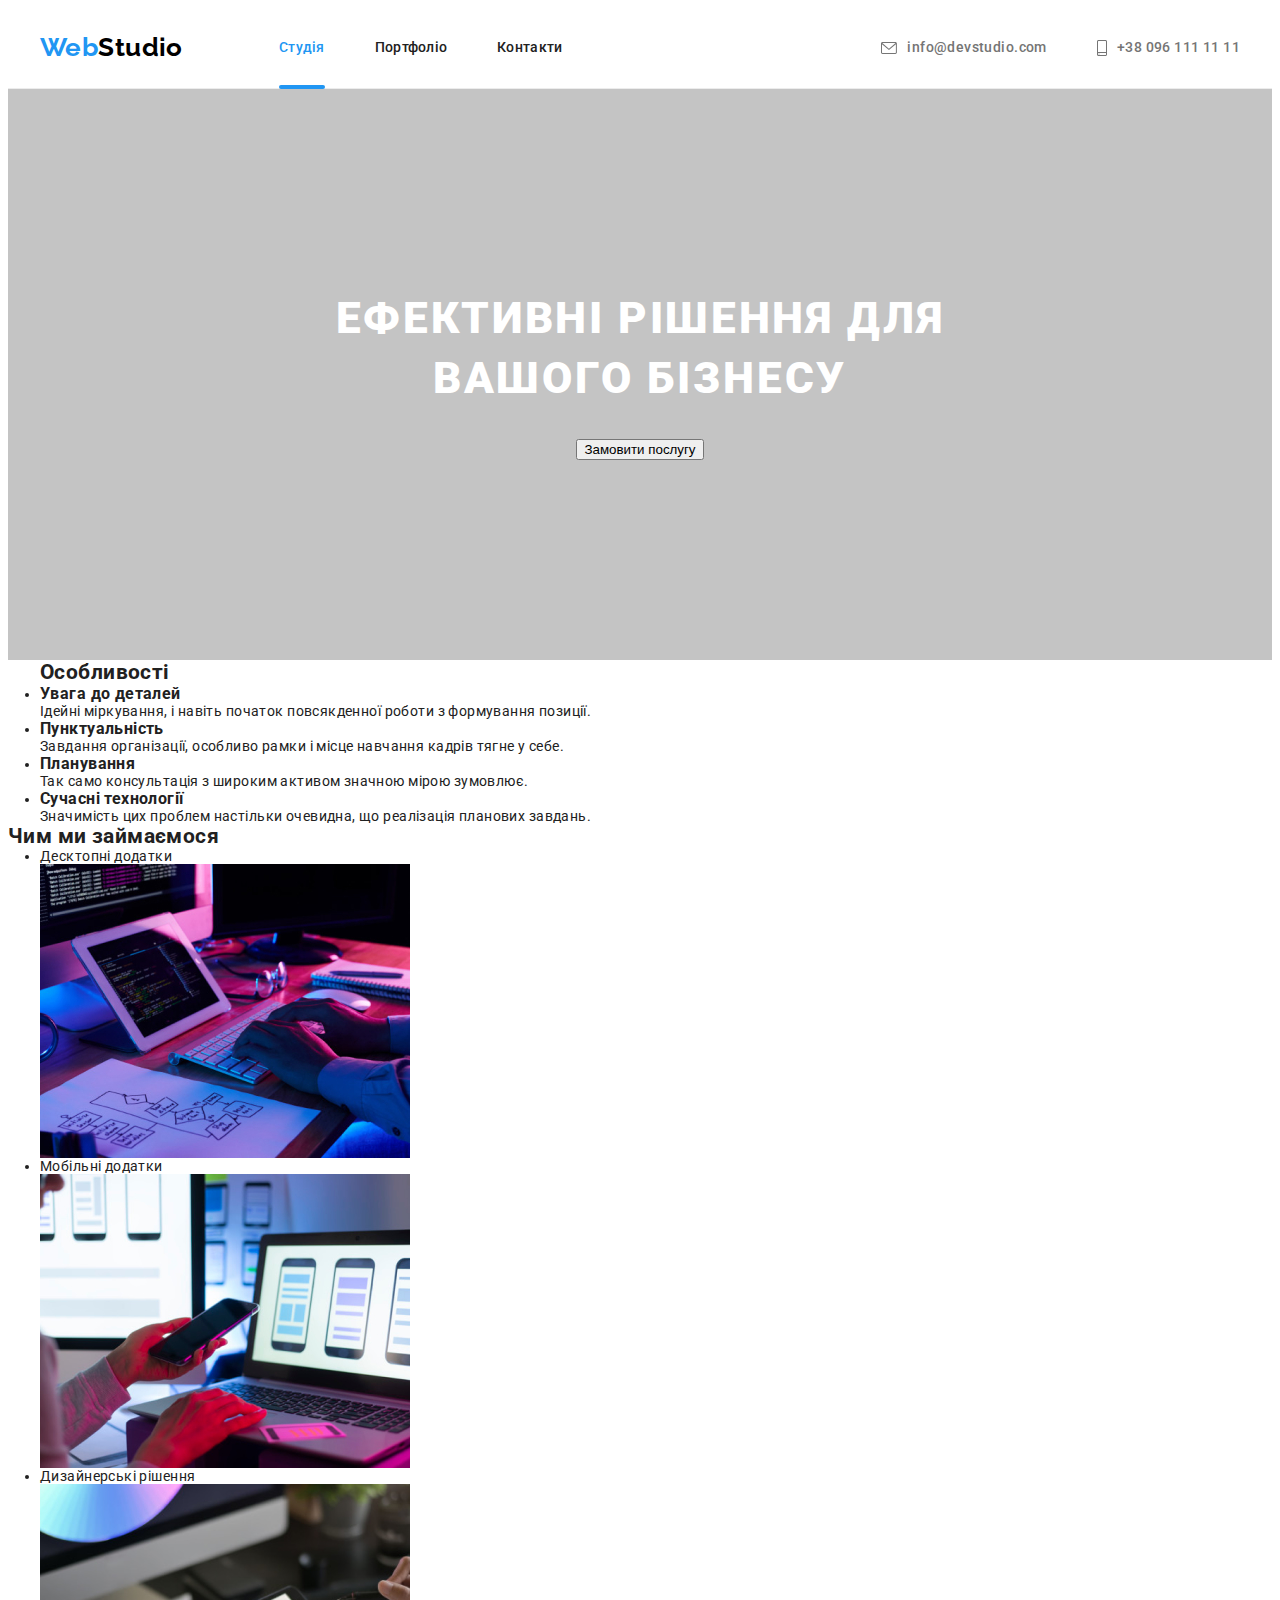
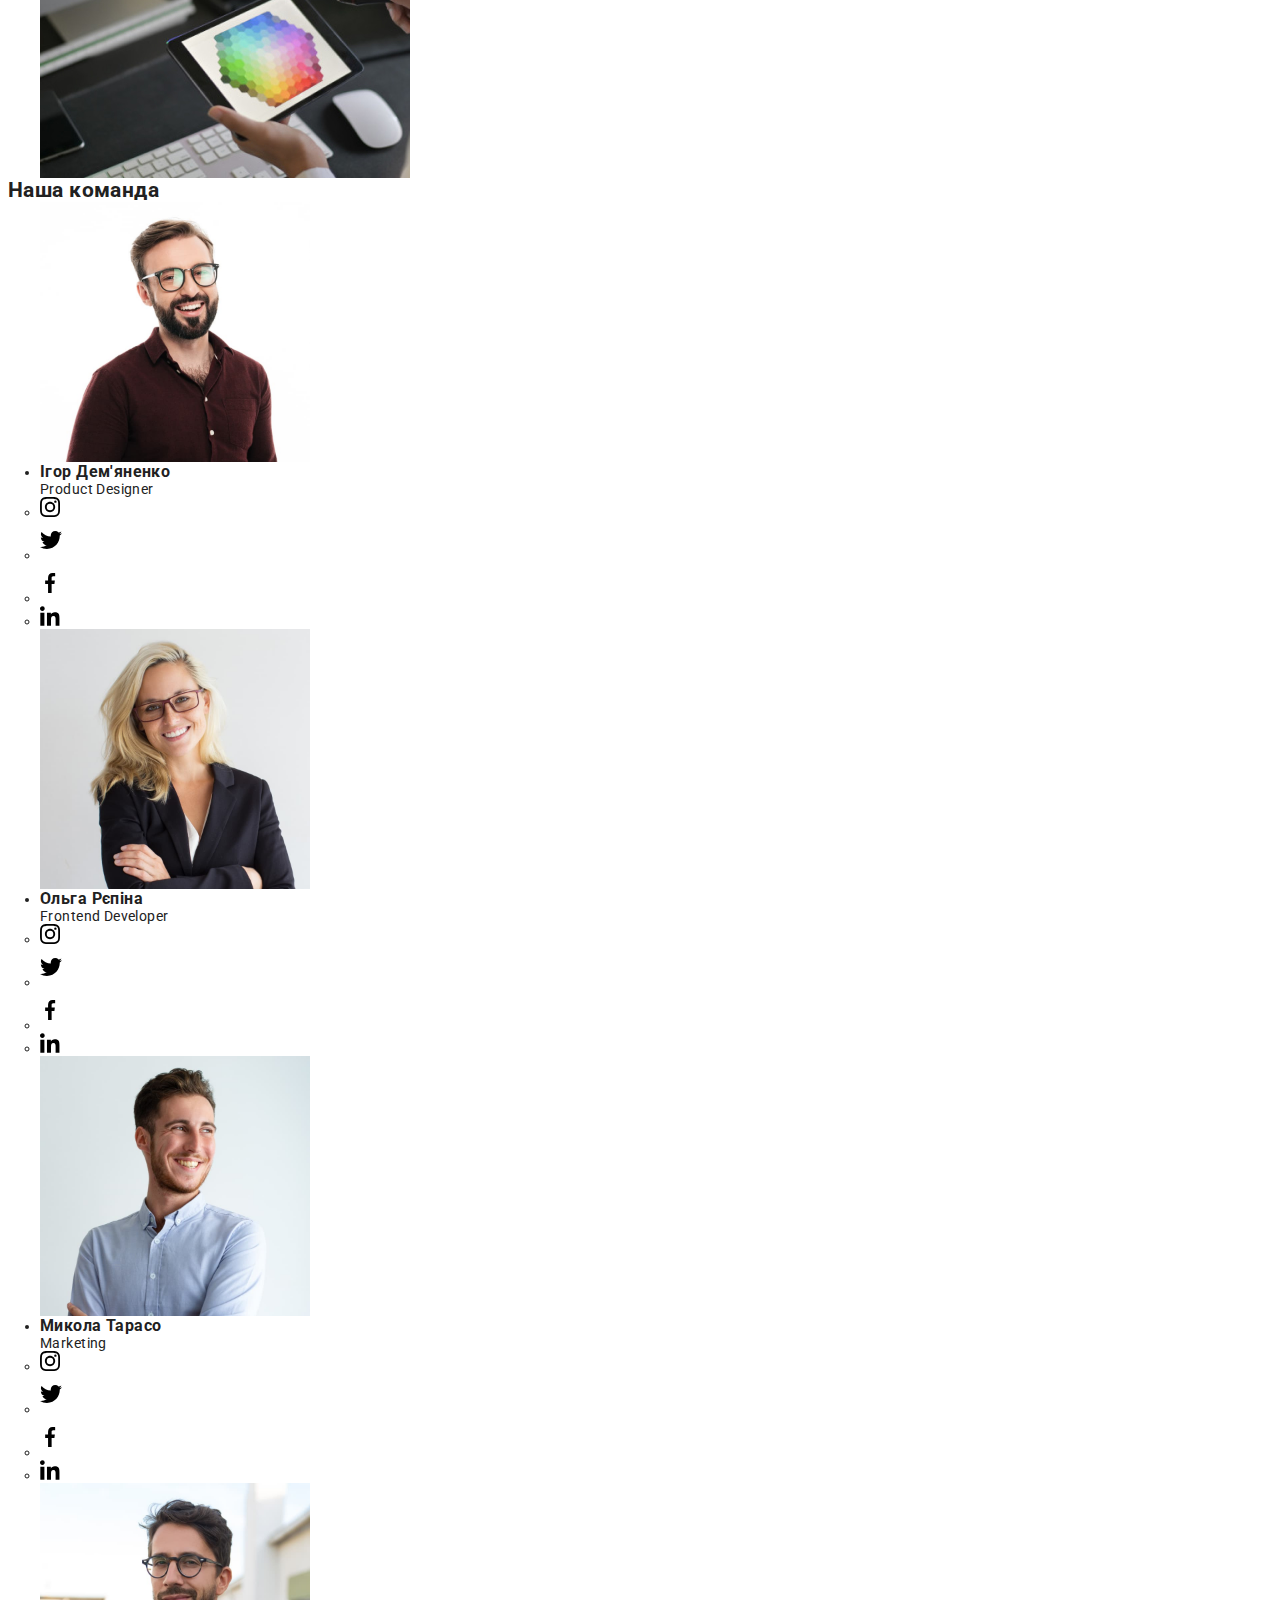
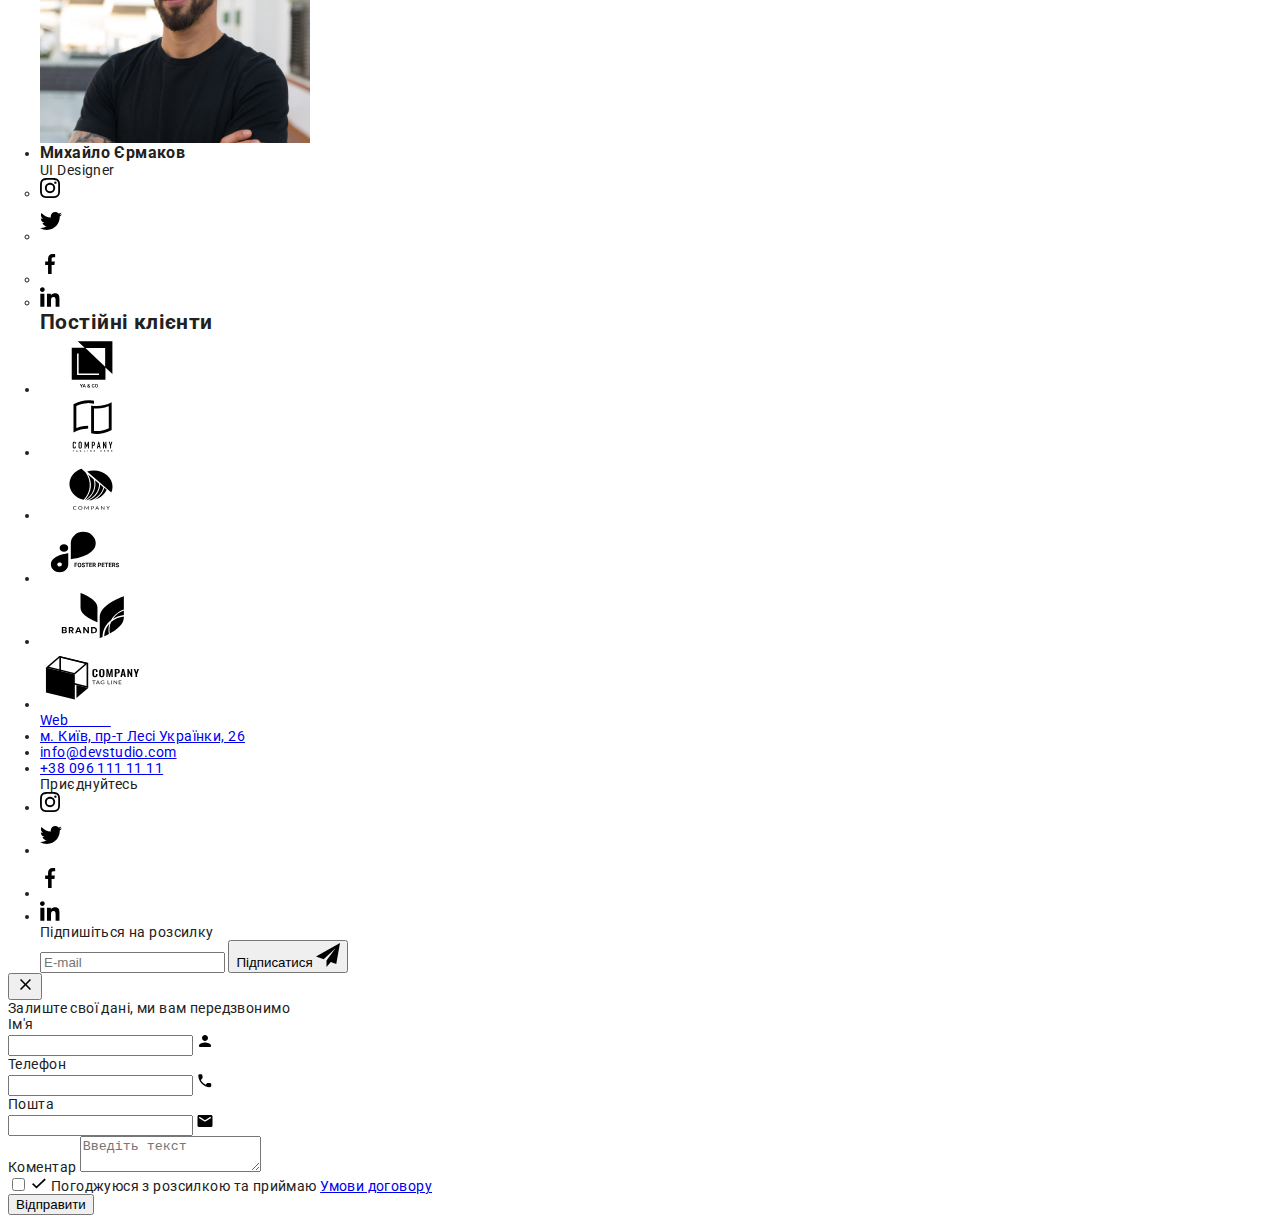
==== commit c731442c: "qwerty" ====
--- a/index.html
+++ b/index.html
@@ -44,8 +44,6 @@
         </div>
         </header>
         <main>
-        <!--думаю тут буде якийсь банер чи малюнок-->
-        
         <section class="hero-section overlay"> 
             
                 <div class="header container">   
--- a/css/styles.css
+++ b/css/styles.css
@@ -234,10 +234,8 @@
   box-sizing: border-box;
   margin: 0 auto;
   margin-bottom: 30px;
-
-
-
-  }
+  }
+
   .button{
     font-family: inherit;
   font-weight: 700;
@@ -257,9 +255,6 @@
   .button:hover,
   .button:focus{
     background-color: var(--button-servise);
-   
-    
-
   }
   /*-----The End Hero----*/
 
--- a/css/main.min.css
+++ b/css/main.min.css
@@ -1 +1 @@
-p,h1,h2,h3,h4,h5,h6{margin:0}ul,ol{margin:0;padding-left:0}button{cursor:pointer}address{font-style:normal}img{display:block;max-width:100%;height:auto}body{font-family:Roboto,sans-serif;color:var(--h-color);font-size:14px;letter-spacing:.03em;background-color:var(--background-header)}:root{--hover-color: #2196F3;--h-color: #212121;--background-header: #FFFFFF;--hero-background: #2F303A;--p-color: #757575;--team-background: #F5F4FA;--button-servise: #188ce8;--mail-tel: rgba(255, 255, 255, 0.6);--timing-function: cubic-bezier(0.4, 0, 0.2, 1);--new-timing-function: 250ms}.container{width:1200px;padding-left:15px;padding-right:15px;margin:0 auto}.page-header{border-bottom:1px solid #ececec}.logo :hover{color:var(--hover-color)}.logo-part{color:#000}.logo-part-footer{color:var(--background-header)}.icon-logo{color:var(--hover-color);text-decoration:none;font-family:Raleway,sans-serif;font-weight:700;font-size:26px;line-height:1.2;display:inline-block;width:145px}.nav{display:flex;align-items:center}.header-container{display:flex;align-items:center}.nav-list{list-style:none;display:flex;gap:50px;margin-left:94px}.nav-list :hover,.nav-list :focus{color:var(--hover-color)}.nav-link{font-weight:500;line-height:1.14;letter-spacing:.02em;color:var(--h-color);text-decoration:none;display:block;padding-bottom:32px;padding-top:32px;position:relative;transition:color var(--new-timing-function) var(--timing-function)}.current{color:var(--hover-color)}.current::after{content:"";display:block;width:100%;height:4px;border-radius:2px;background-color:var(--hover-color);position:absolute;left:0;bottom:-1px;opacity:0}.current::after{opacity:1}/*# sourceMappingURL=main.min.css.map */+p,h1,h2,h3,h4,h5,h6{margin:0}ul,ol{margin:0;padding-left:0}button{cursor:pointer}address{font-style:normal}img{display:block;max-width:100%;height:auto}body{font-family:Roboto,sans-serif;color:var(--h-color);font-size:14px;letter-spacing:.03em;background-color:var(--background-header)}:root{--hover-color: #2196F3;--h-color: #212121;--background-header: #FFFFFF;--hero-background: #2F303A;--p-color: #757575;--team-background: #F5F4FA;--button-servise: #188ce8;--mail-tel: rgba(255, 255, 255, 0.6);--timing-function: cubic-bezier(0.4, 0, 0.2, 1);--new-timing-function: 250ms}.container{width:1200px;padding-left:15px;padding-right:15px;margin:0 auto}.page-header{border-bottom:1px solid #ececec}.logo :hover{color:var(--hover-color)}.logo-part{color:#000}.logo-part-footer{color:var(--background-header)}.icon-logo{color:var(--hover-color);text-decoration:none;font-family:Raleway,sans-serif;font-weight:700;font-size:26px;line-height:1.2;display:inline-block;width:145px}.nav{display:flex;align-items:center}.header-container{display:flex;align-items:center}.nav-list{list-style:none;display:flex;gap:50px;margin-left:94px}.nav-list :hover,.nav-list :focus{color:var(--hover-color)}.nav-link{font-weight:500;line-height:1.14;letter-spacing:.02em;color:var(--h-color);text-decoration:none;display:block;padding-bottom:32px;padding-top:32px;position:relative;transition:color var(--new-timing-function) var(--timing-function)}.current{color:var(--hover-color)}.current::after{content:"";display:block;width:100%;height:4px;border-radius:2px;background-color:var(--hover-color);position:absolute;left:0;bottom:-1px;opacity:0}.current::after{opacity:1}.contacts{list-style:none;font-weight:500;display:flex;margin-left:auto;gap:50px}.mail{color:var(--p-color);text-decoration:none;font-style:normal;line-height:1.14;padding-top:32px;padding-bottom:32px;display:flex;align-items:center;transition:color var(--new-timing-function) var(--timing-function)}.icon-envelope{fill:currentColor;margin-right:10px}.tel{color:var(--p-color);text-decoration:none;font-style:normal;line-height:1.14;align-items:center;padding-top:32px;padding-bottom:32px;display:flex;transition:color var(--new-timing-function) var(--timing-function)}.icon-smartphone{fill:currentColor;margin-right:10px}.contacts :hover,.contacts :focus{color:var(--hover-color)}.hero-section{padding-top:200px;padding-bottom:200px;text-align:center;background-color:#c4c4c4}.hero-title{font-style:normal;font-weight:900;font-size:44px;line-height:1.36;letter-spacing:.06em;text-transform:uppercase;color:var(--background-header);width:696px;box-sizing:border-box;margin:0 auto;margin-bottom:30px}/*# sourceMappingURL=main.min.css.map */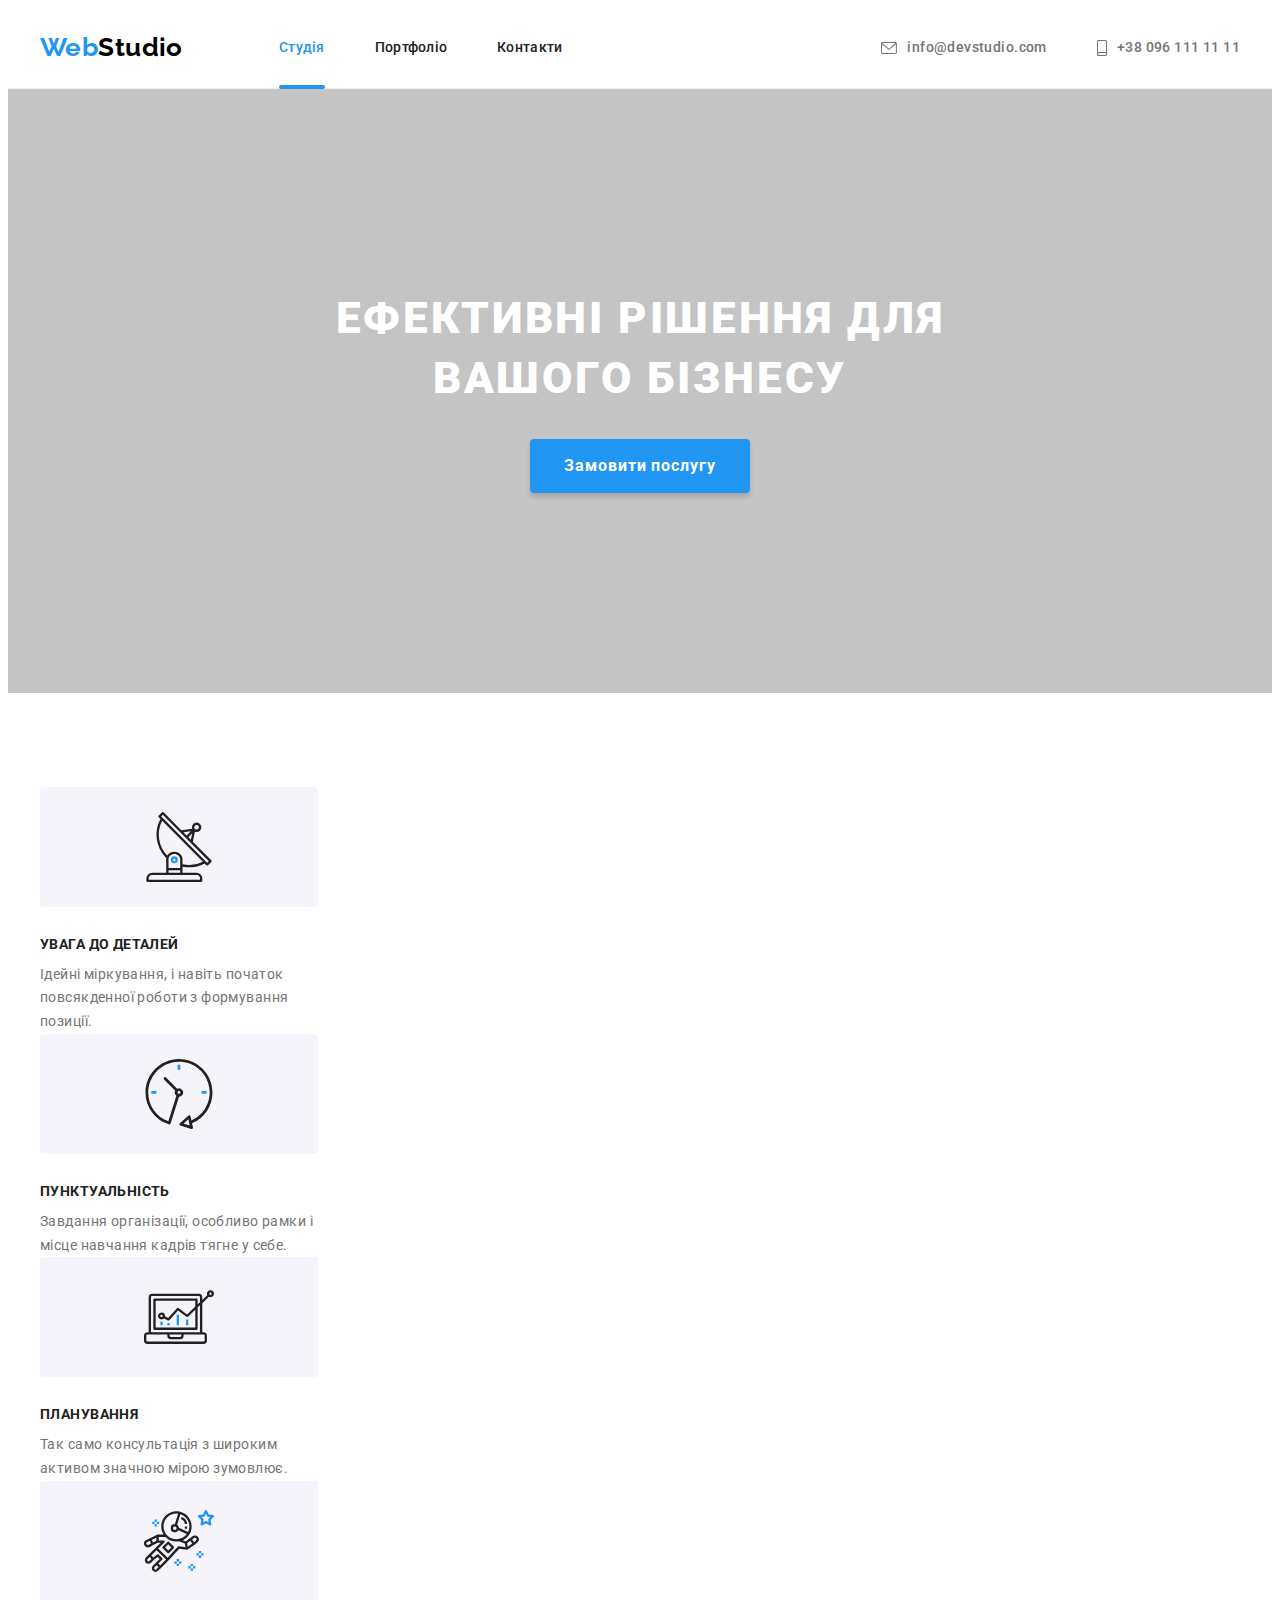
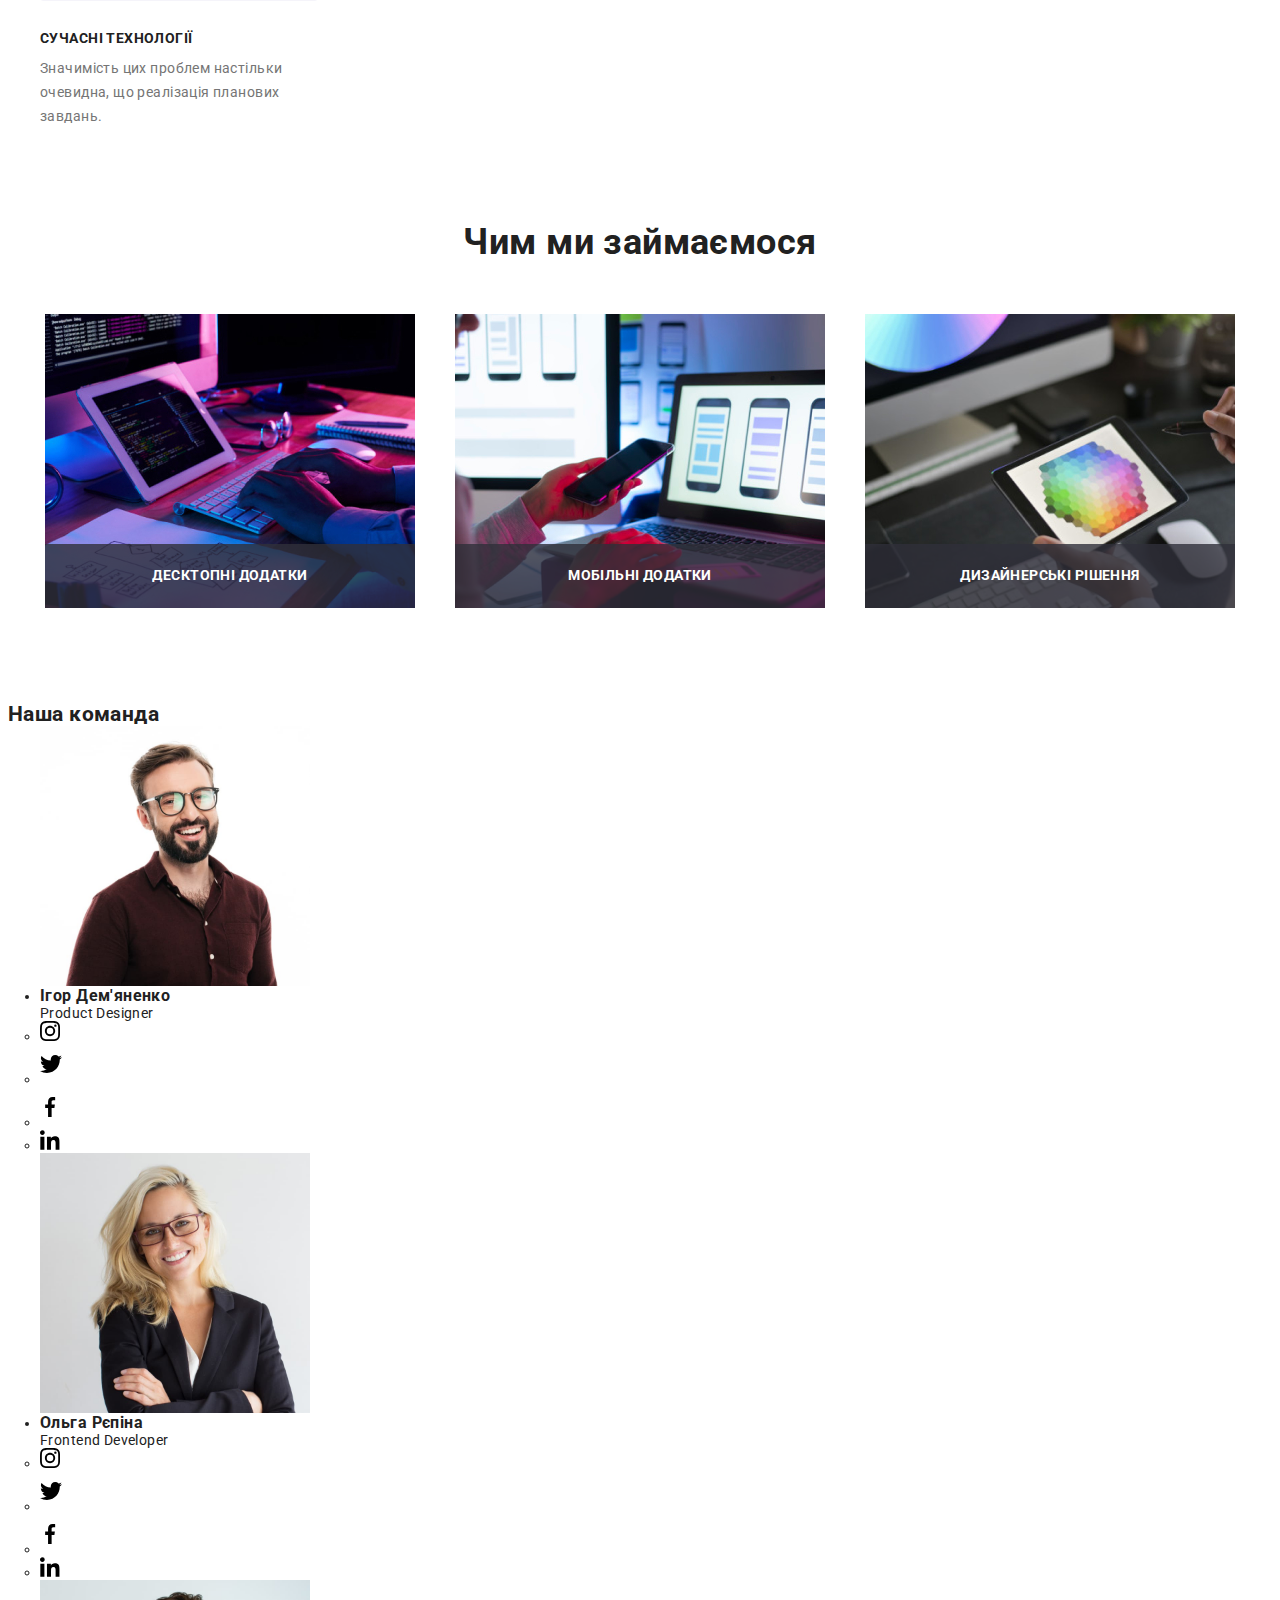
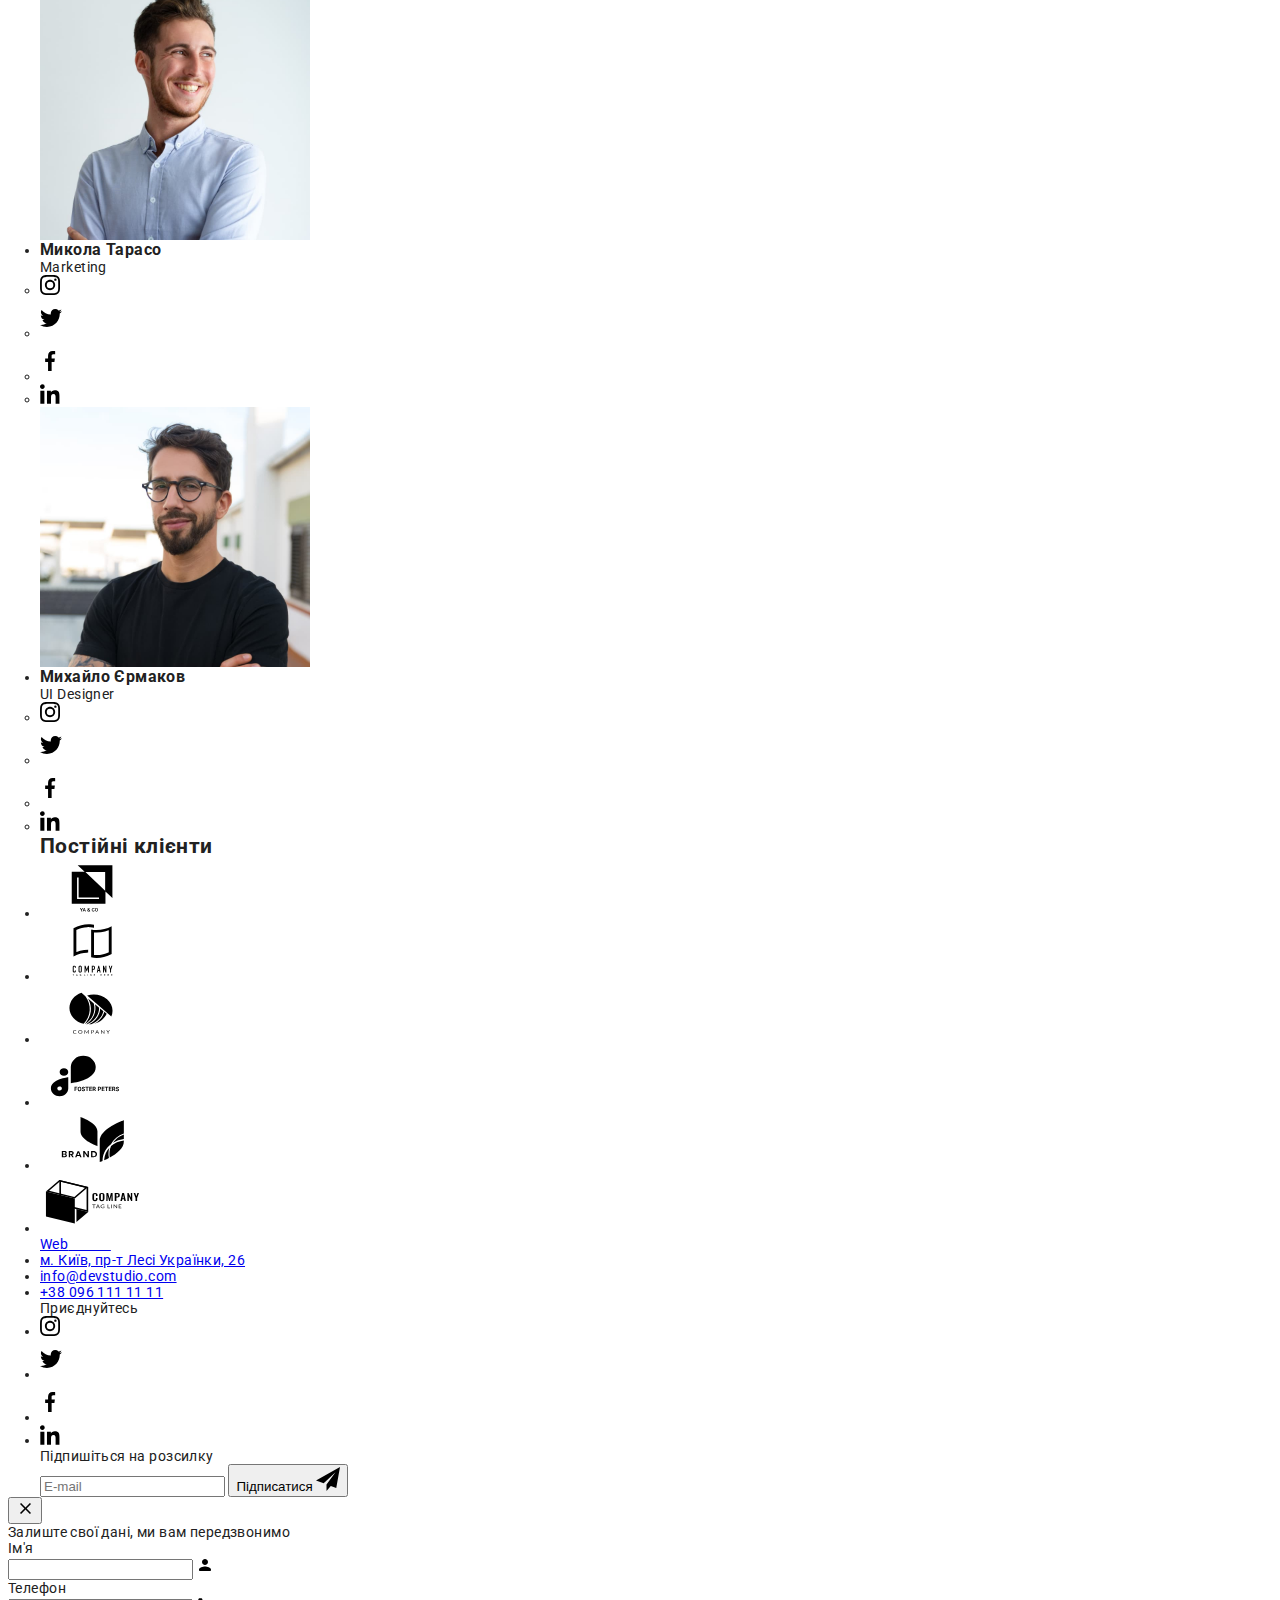
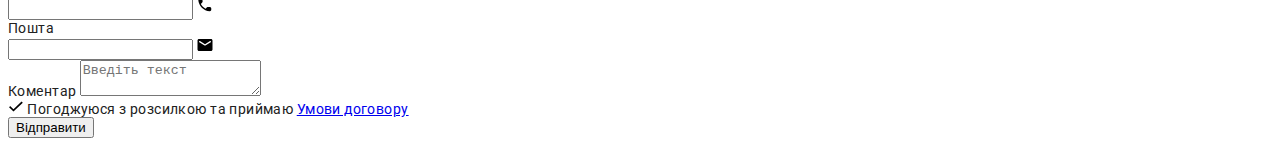
==== commit 30924e3e: "qwsc" ====
--- a/index.html
+++ b/index.html
@@ -12,7 +12,7 @@
     <link rel="preconnect" href="https://fonts.gstatic.com" crossorigin>
     <link href="https://fonts.googleapis.com/css2?family=Raleway:wght@700&семья=Oleo+Script:wght@400;700&family=Roboto:wght@400;500;700;900&display=swap" rel="stylesheet">
     <link rel="stylesheet" href="https://cdnjs.cloudflare.com/ajax/libs/modern-normalize/1.1.0/modern-normalize.min.css" integrity="sha512-wpPYUAdjBVSE4KJnH1VR1HeZfpl1ub8YT/NKx4PuQ5NmX2tKuGu6U/JRp5y+Y8XG2tV+wKQpNHVUX03MfMFn9Q==" crossorigin="anonymous" referrerpolicy="no-referrer">
-   <!--<link rel="stylesheet" href="./css/styles.css">--> 
+   <!---<link rel="stylesheet" href="./css/styles.css">-->
     <link rel="stylesheet" href="./css/main.min.css">
 
     </head>
@@ -52,9 +52,9 @@
                 
                 </div>
             </section>  
-        <section class="features"><!--Особливості тут явно має бути заголовок-->
+        <section class="features">
         <div class="container">
-                <h2 class="visually-hidden">Особливості</h2> <!--тут явно має бути заголовок-->
+                <h2 class="visually-hidden">Особливості</h2>
                 <ul class="features-list special">
                     <li class="specialty-list icon-antenna">
                         <h3 class="specialty">Увага до деталей</h3>
--- a/css/styles.css
+++ b/css/styles.css
@@ -365,14 +365,11 @@
 text-transform: uppercase;
 justify-content: space-around;
 padding-top: 24px;
-
 padding-bottom: 24px;
-
 color: #FFFFFF;
 bottom: 0;
-    
-
-  }
+  }
+
   .work-title{
   font-weight: 700;
   font-size: 36px;
@@ -380,8 +377,8 @@
   text-align: center;
   color: var(--h-color);
   margin-bottom: 50px;
-
-  }
+  }
+  
   .team {
     background-color: var(--team-background);
     padding-top: 94px;
--- a/css/main.min.css
+++ b/css/main.min.css
@@ -1 +1 @@
-p,h1,h2,h3,h4,h5,h6{margin:0}ul,ol{margin:0;padding-left:0}button{cursor:pointer}address{font-style:normal}img{display:block;max-width:100%;height:auto}body{font-family:Roboto,sans-serif;color:var(--h-color);font-size:14px;letter-spacing:.03em;background-color:var(--background-header)}:root{--hover-color: #2196F3;--h-color: #212121;--background-header: #FFFFFF;--hero-background: #2F303A;--p-color: #757575;--team-background: #F5F4FA;--button-servise: #188ce8;--mail-tel: rgba(255, 255, 255, 0.6);--timing-function: cubic-bezier(0.4, 0, 0.2, 1);--new-timing-function: 250ms}.container{width:1200px;padding-left:15px;padding-right:15px;margin:0 auto}.page-header{border-bottom:1px solid #ececec}.logo :hover{color:var(--hover-color)}.logo-part{color:#000}.logo-part-footer{color:var(--background-header)}.icon-logo{color:var(--hover-color);text-decoration:none;font-family:Raleway,sans-serif;font-weight:700;font-size:26px;line-height:1.2;display:inline-block;width:145px}.nav{display:flex;align-items:center}.header-container{display:flex;align-items:center}.nav-list{list-style:none;display:flex;gap:50px;margin-left:94px}.nav-list :hover,.nav-list :focus{color:var(--hover-color)}.nav-link{font-weight:500;line-height:1.14;letter-spacing:.02em;color:var(--h-color);text-decoration:none;display:block;padding-bottom:32px;padding-top:32px;position:relative;transition:color var(--new-timing-function) var(--timing-function)}.current{color:var(--hover-color)}.current::after{content:"";display:block;width:100%;height:4px;border-radius:2px;background-color:var(--hover-color);position:absolute;left:0;bottom:-1px;opacity:0}.current::after{opacity:1}.contacts{list-style:none;font-weight:500;display:flex;margin-left:auto;gap:50px}.mail{color:var(--p-color);text-decoration:none;font-style:normal;line-height:1.14;padding-top:32px;padding-bottom:32px;display:flex;align-items:center;transition:color var(--new-timing-function) var(--timing-function)}.icon-envelope{fill:currentColor;margin-right:10px}.tel{color:var(--p-color);text-decoration:none;font-style:normal;line-height:1.14;align-items:center;padding-top:32px;padding-bottom:32px;display:flex;transition:color var(--new-timing-function) var(--timing-function)}.icon-smartphone{fill:currentColor;margin-right:10px}.contacts :hover,.contacts :focus{color:var(--hover-color)}.hero-section{padding-top:200px;padding-bottom:200px;text-align:center;background-color:#c4c4c4}.hero-title{font-style:normal;font-weight:900;font-size:44px;line-height:1.36;letter-spacing:.06em;text-transform:uppercase;color:var(--background-header);width:696px;box-sizing:border-box;margin:0 auto;margin-bottom:30px}/*# sourceMappingURL=main.min.css.map */+p,h1,h2,h3,h4,h5,h6{margin:0}ul,ol{margin:0;padding-left:0}button{cursor:pointer}address{font-style:normal}img{display:block;max-width:100%;height:auto}body{font-family:Roboto,sans-serif;color:var(--h-color);font-size:14px;letter-spacing:.03em;background-color:var(--background-header)}:root{--hover-color: #2196F3;--h-color: #212121;--background-header: #FFFFFF;--hero-background: #2F303A;--p-color: #757575;--team-background: #F5F4FA;--button-servise: #188ce8;--mail-tel: rgba(255, 255, 255, 0.6);--timing-function: cubic-bezier(0.4, 0, 0.2, 1);--new-timing-function: 250ms}.container{width:1200px;padding-left:15px;padding-right:15px;margin:0 auto}.visually-hidden{position:absolute;white-space:nowrap;width:1px;height:1px;overflow:hidden;border:0;padding:0;clip:rect(0, 0, 0, 0);-webkit-clip-path:inset(50%);clip-path:inset(50%);margin:-1px}.page-header{border-bottom:1px solid #ececec}.nav{display:flex;align-items:center}.header-container{display:flex;align-items:center}.nav-list{list-style:none;display:flex;gap:50px;margin-left:94px}.nav-list :hover,.nav-list :focus{color:var(--hover-color)}.nav-link{font-weight:500;line-height:1.14;letter-spacing:.02em;color:var(--h-color);text-decoration:none;display:block;padding-bottom:32px;padding-top:32px;position:relative;transition:color var(--new-timing-function) var(--timing-function)}.current{color:var(--hover-color)}.current::after{content:"";display:block;width:100%;height:4px;border-radius:2px;background-color:var(--hover-color);position:absolute;left:0;bottom:-1px;opacity:0}.current::after{opacity:1}.logo :hover{color:var(--hover-color)}.logo-part{color:#000}.logo-part-footer{color:var(--background-header)}.icon-logo{color:var(--hover-color);text-decoration:none;font-family:Raleway,sans-serif;font-weight:700;font-size:26px;line-height:1.2;display:inline-block;width:145px}.contacts{list-style:none;font-weight:500;display:flex;margin-left:auto;gap:50px}.mail{color:var(--p-color);text-decoration:none;font-style:normal;line-height:1.14;padding-top:32px;padding-bottom:32px;display:flex;align-items:center;transition:color var(--new-timing-function) var(--timing-function)}.icon-envelope{fill:currentColor;margin-right:10px}.tel{color:var(--p-color);text-decoration:none;font-style:normal;line-height:1.14;align-items:center;padding-top:32px;padding-bottom:32px;display:flex;transition:color var(--new-timing-function) var(--timing-function)}.icon-smartphone{fill:currentColor;margin-right:10px}.contacts :hover,.contacts :focus{color:var(--hover-color)}.hero-section{padding-top:200px;padding-bottom:200px;text-align:center;background-color:#c4c4c4}.button{font-family:inherit;font-weight:700;font-size:16px;line-height:1.87;letter-spacing:.06em;background-color:var(--hover-color);color:var(--background-header);cursor:pointer;padding:10px 32px;border-color:rgba(0,0,0,0);box-shadow:0px 4px 4px rgba(0,0,0,.15);border-radius:4px;transition:color var(--new-timing-function) var(--timing-function),background-color var(--new-timing-function) var(--timing-function)}.button:hover,.button:focus{background-color:var(--button-servise)}.overlay{background-image:linear-gradient(to right, rgba(47, 48, 58, 0.4), rgba(47, 48, 58, 0.4)),url "..//images/fon.jpg";max-width:1600px;background-size:cover;background-repeat:no-repeat;margin-left:auto;margin-right:auto;background-position:center}.hero-title{font-style:normal;font-weight:900;font-size:44px;line-height:1.36;letter-spacing:.06em;text-transform:uppercase;color:var(--background-header);width:696px;box-sizing:border-box;margin:0 auto;margin-bottom:30px}.features{padding:94px 0}.features-list{list-style:none}.specialty-list{width:calc((100% - 90px)/4);margin-right:30px}.specialty-list::before{content:"";height:120px;display:block;background-size:contain;background-repeat:no-repeat;background-position:center;background-color:#f5f4fa;border-radius:4px}.icon-antenna::before{background-image:url(../images/antenna.svg);background-size:70px 70px}.icon-clock::before{background-image:url(../images/clock.svg);background-size:70px 70px}.icon-diagram::before{background-image:url(../images/diagram.svg);background-size:70px 70px}.icon-astronaut::before{background-image:url(../images/astronaut.svg);background-size:70px 70px}.features-list :last-child{margin:0}.specialty{font-style:normal;font-size:14px;font-weight:700;line-height:1.14;text-transform:uppercase;color:var(--h-color);margin-top:30px;margin-bottom:10px}.work{padding-bottom:94px}.specialty-text{line-height:1.7;color:var(--p-color);margin-top:10px}.work-list{list-style:none;display:flex;justify-content:space-around;gap:30px}.work-pick-tumb{position:relative;display:flex}.work-pick-txt{position:absolute;background:rgba(47,48,58,.8);width:370px;display:flex;font-weight:700;font-size:14px;line-height:1.14;text-align:center;letter-spacing:.03em;text-transform:uppercase;justify-content:space-around;padding-top:24px;padding-bottom:24px;color:#fff;bottom:0}.work-title{font-weight:700;font-size:36px;line-height:1.16;text-align:center;color:var(--h-color);margin-bottom:50px}/*# sourceMappingURL=main.min.css.map */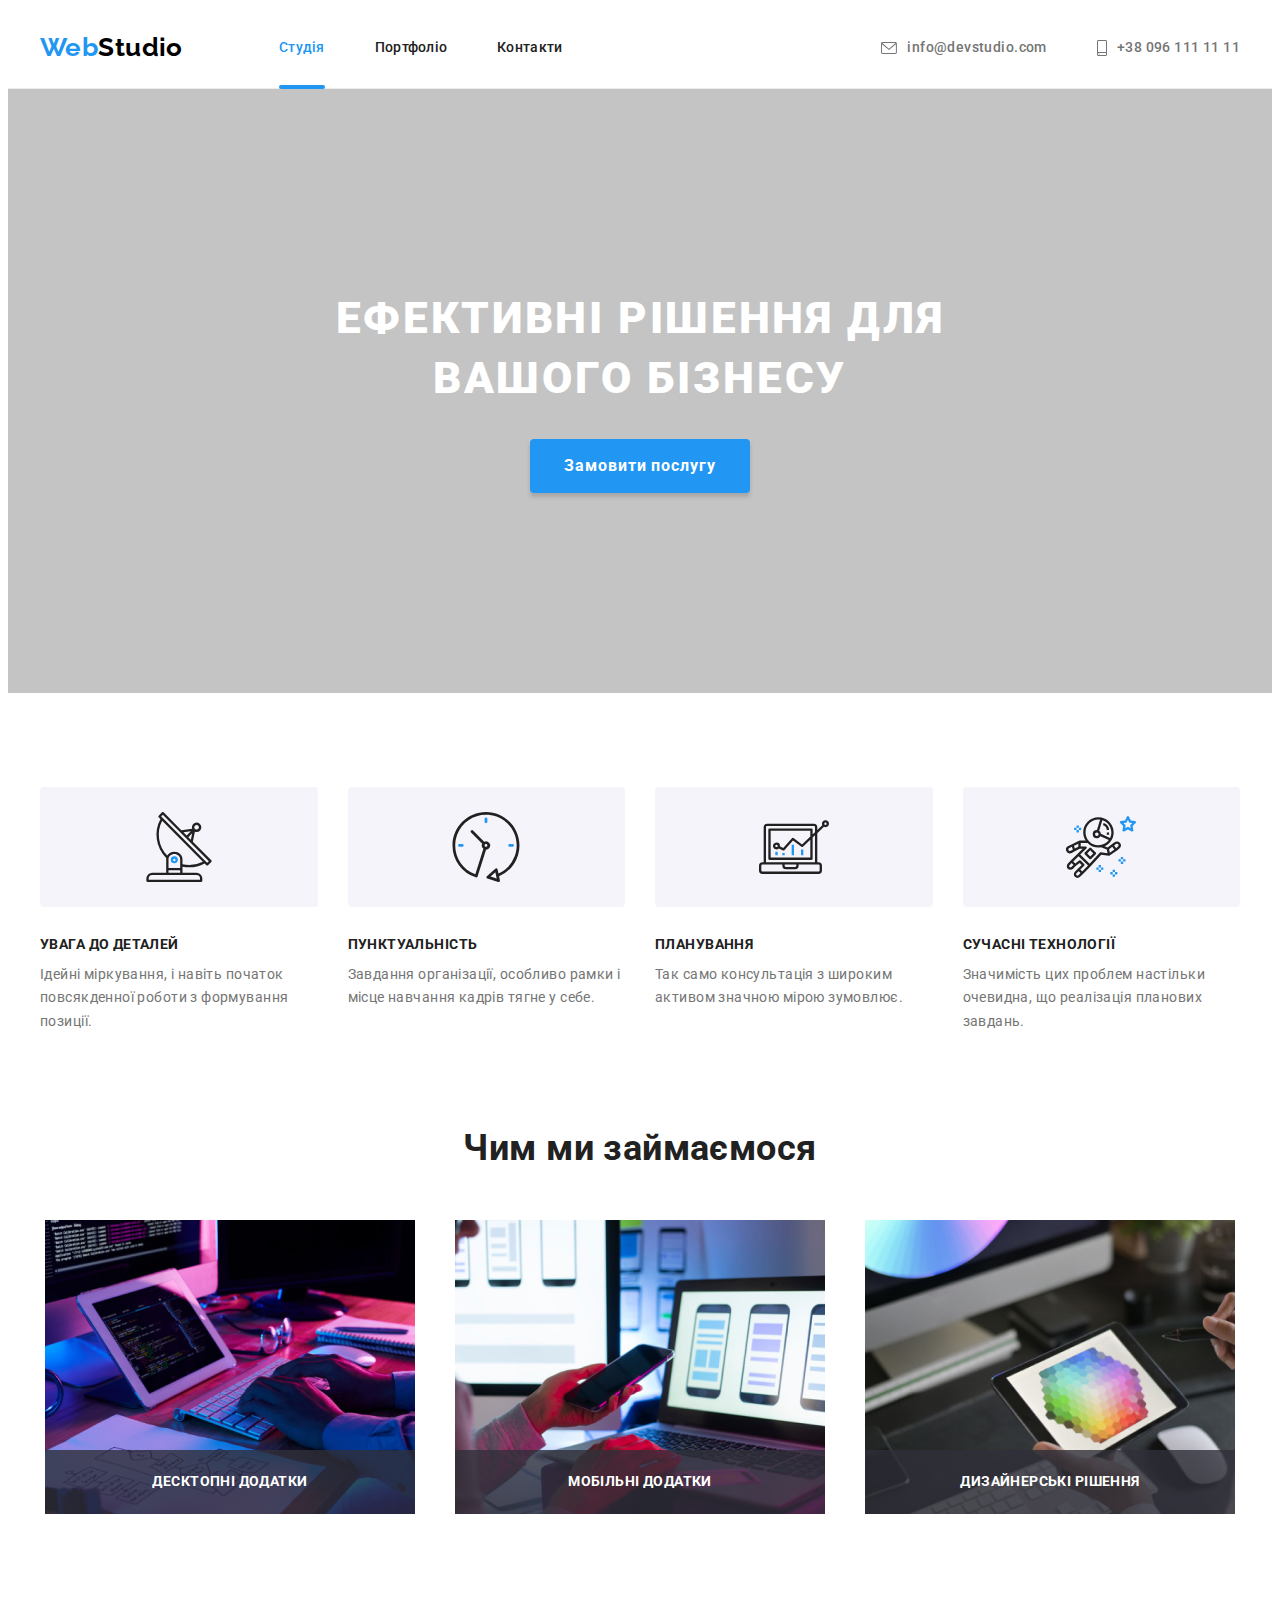
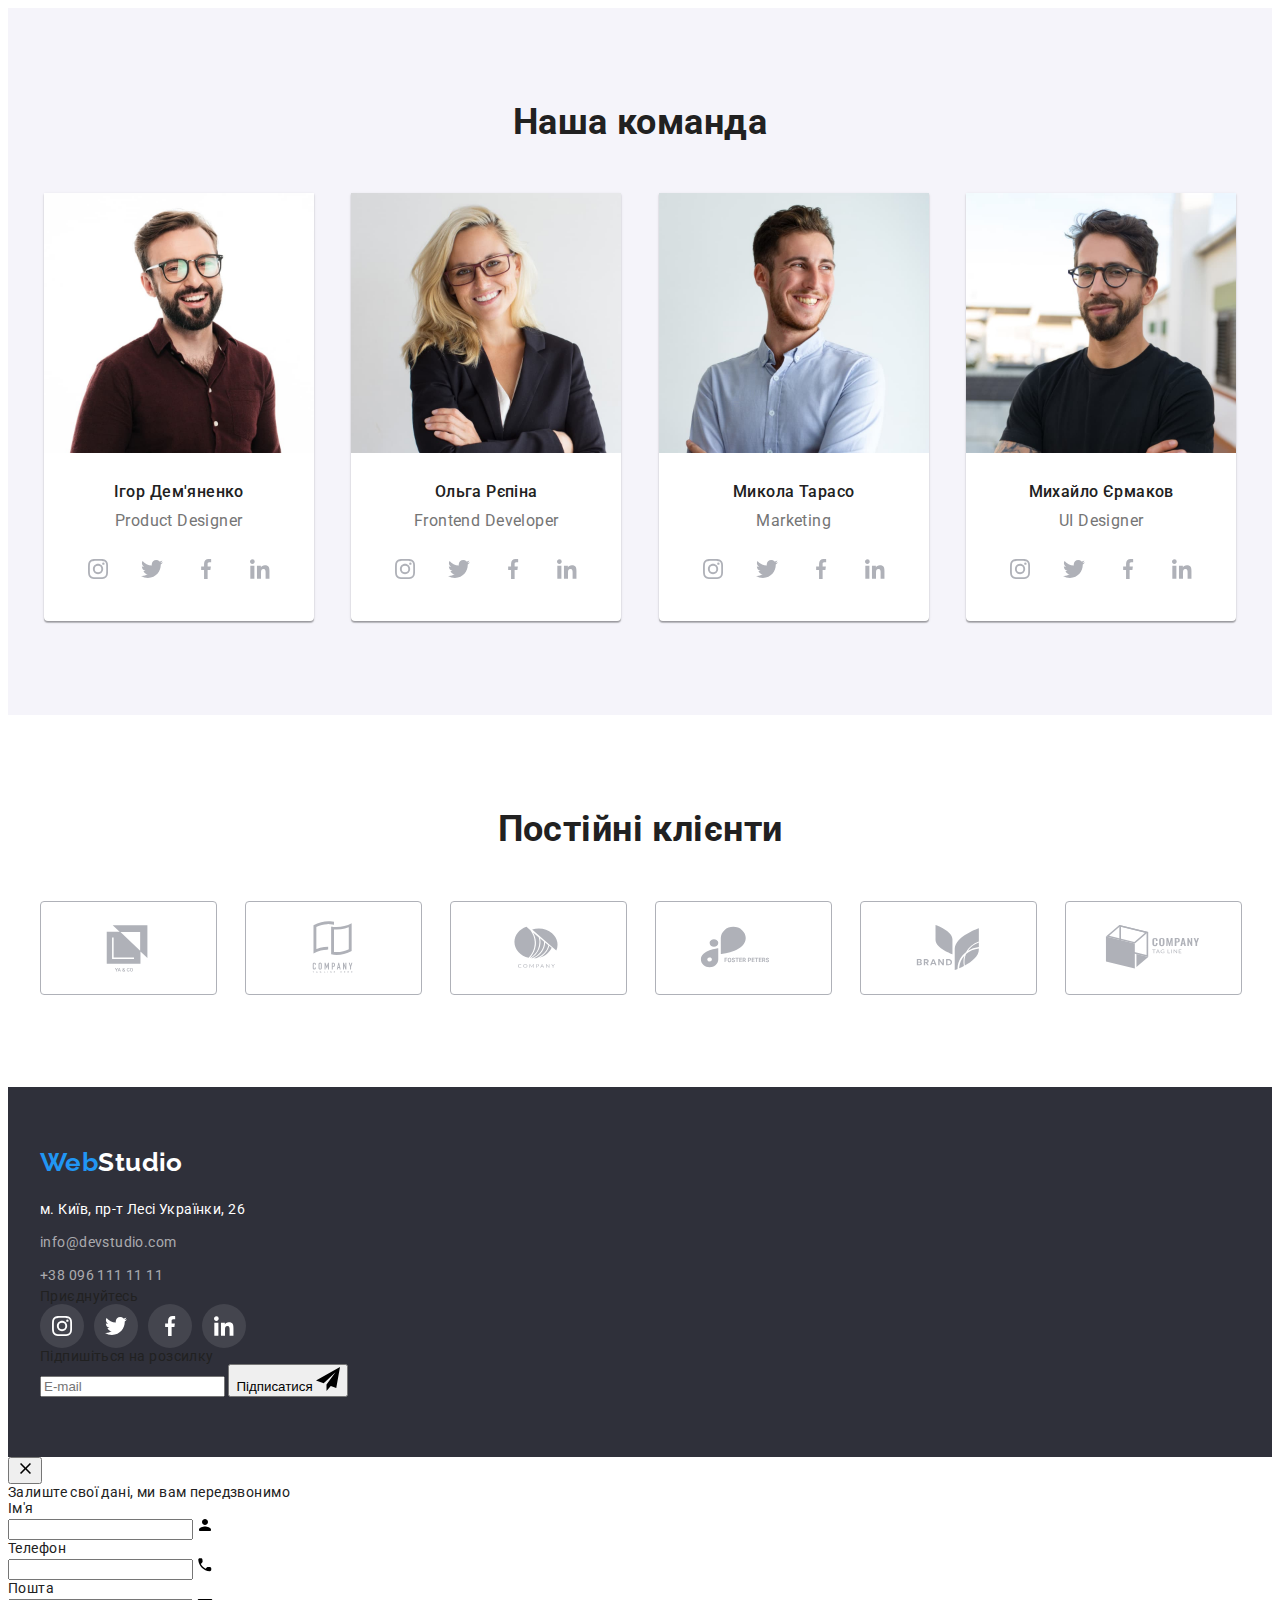
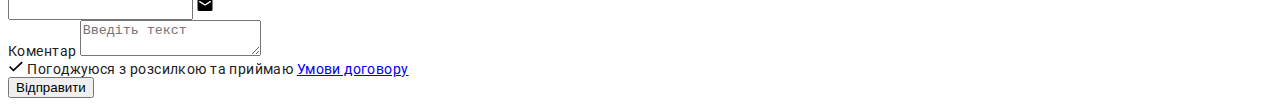
==== commit d4e73700: "qazxsw" ====
--- a/index.html
+++ b/index.html
@@ -12,7 +12,7 @@
     <link rel="preconnect" href="https://fonts.gstatic.com" crossorigin>
     <link href="https://fonts.googleapis.com/css2?family=Raleway:wght@700&семья=Oleo+Script:wght@400;700&family=Roboto:wght@400;500;700;900&display=swap" rel="stylesheet">
     <link rel="stylesheet" href="https://cdnjs.cloudflare.com/ajax/libs/modern-normalize/1.1.0/modern-normalize.min.css" integrity="sha512-wpPYUAdjBVSE4KJnH1VR1HeZfpl1ub8YT/NKx4PuQ5NmX2tKuGu6U/JRp5y+Y8XG2tV+wKQpNHVUX03MfMFn9Q==" crossorigin="anonymous" referrerpolicy="no-referrer">
-   <!---<link rel="stylesheet" href="./css/styles.css">-->
+   <!--<link rel="stylesheet" href="./css/styles.css">--->
     <link rel="stylesheet" href="./css/main.min.css">
 
     </head>
--- a/css/styles.css
+++ b/css/styles.css
@@ -427,6 +427,7 @@
      transition: color var(--new-timing-function) var(--timing-function),
      background-color var(--new-timing-function) var(--timing-function);
   }
+
   .social-list-icon{
     fill: currentColor;
   }
@@ -434,8 +435,7 @@
   .social-link:hover,
   .social-link:focus{
     background-color: #2196F3;
-    color: #FFFFFF;
-    
+    color: #FFFFFF;  
   }
 
 
@@ -467,6 +467,7 @@
 
   /*------Footer----*/
 
+  /*
   .contacts-footer{
     background-color: var(--hero-background);
     padding-top: 60px;
@@ -514,6 +515,8 @@
     transition: color var(--new-timing-function) var(--timing-function);
      
   }
+*/
+
 
   /*------btn-filter Портфоліо---*/
 
@@ -644,7 +647,7 @@
   }
 
   /*----Позиціювання-----*/
-
+/*
   .client{
     padding-top: 94px;
     padding-bottom: 94px;
@@ -695,6 +698,10 @@
     gap: 10px;
   
   }
+*/
+
+
+
   .footer-box{
     display: flex;
   flex-wrap: wrap;
@@ -725,6 +732,7 @@
   margin-bottom: 20px;
 
   }
+  /*
   .icon-logo-footer{
     color:var(--hover-color);
     text-decoration: none;
@@ -738,7 +746,7 @@
   
   }
 
-
+*/
 
   .social-link-footer{
     width: 100%;
@@ -762,6 +770,7 @@
 .social-link-footer:hover{
   background-color: #2196F3;
 }
+
 
   .backdrop{
   width: 100%;
--- a/css/main.min.css
+++ b/css/main.min.css
@@ -1 +1 @@
-p,h1,h2,h3,h4,h5,h6{margin:0}ul,ol{margin:0;padding-left:0}button{cursor:pointer}address{font-style:normal}img{display:block;max-width:100%;height:auto}body{font-family:Roboto,sans-serif;color:var(--h-color);font-size:14px;letter-spacing:.03em;background-color:var(--background-header)}:root{--hover-color: #2196F3;--h-color: #212121;--background-header: #FFFFFF;--hero-background: #2F303A;--p-color: #757575;--team-background: #F5F4FA;--button-servise: #188ce8;--mail-tel: rgba(255, 255, 255, 0.6);--timing-function: cubic-bezier(0.4, 0, 0.2, 1);--new-timing-function: 250ms}.container{width:1200px;padding-left:15px;padding-right:15px;margin:0 auto}.visually-hidden{position:absolute;white-space:nowrap;width:1px;height:1px;overflow:hidden;border:0;padding:0;clip:rect(0, 0, 0, 0);-webkit-clip-path:inset(50%);clip-path:inset(50%);margin:-1px}.page-header{border-bottom:1px solid #ececec}.nav{display:flex;align-items:center}.header-container{display:flex;align-items:center}.nav-list{list-style:none;display:flex;gap:50px;margin-left:94px}.nav-list :hover,.nav-list :focus{color:var(--hover-color)}.nav-link{font-weight:500;line-height:1.14;letter-spacing:.02em;color:var(--h-color);text-decoration:none;display:block;padding-bottom:32px;padding-top:32px;position:relative;transition:color var(--new-timing-function) var(--timing-function)}.current{color:var(--hover-color)}.current::after{content:"";display:block;width:100%;height:4px;border-radius:2px;background-color:var(--hover-color);position:absolute;left:0;bottom:-1px;opacity:0}.current::after{opacity:1}.logo :hover{color:var(--hover-color)}.logo-part{color:#000}.logo-part-footer{color:var(--background-header)}.icon-logo{color:var(--hover-color);text-decoration:none;font-family:Raleway,sans-serif;font-weight:700;font-size:26px;line-height:1.2;display:inline-block;width:145px}.contacts{list-style:none;font-weight:500;display:flex;margin-left:auto;gap:50px}.mail{color:var(--p-color);text-decoration:none;font-style:normal;line-height:1.14;padding-top:32px;padding-bottom:32px;display:flex;align-items:center;transition:color var(--new-timing-function) var(--timing-function)}.icon-envelope{fill:currentColor;margin-right:10px}.tel{color:var(--p-color);text-decoration:none;font-style:normal;line-height:1.14;align-items:center;padding-top:32px;padding-bottom:32px;display:flex;transition:color var(--new-timing-function) var(--timing-function)}.icon-smartphone{fill:currentColor;margin-right:10px}.contacts :hover,.contacts :focus{color:var(--hover-color)}.hero-section{padding-top:200px;padding-bottom:200px;text-align:center;background-color:#c4c4c4}.button{font-family:inherit;font-weight:700;font-size:16px;line-height:1.87;letter-spacing:.06em;background-color:var(--hover-color);color:var(--background-header);cursor:pointer;padding:10px 32px;border-color:rgba(0,0,0,0);box-shadow:0px 4px 4px rgba(0,0,0,.15);border-radius:4px;transition:color var(--new-timing-function) var(--timing-function),background-color var(--new-timing-function) var(--timing-function)}.button:hover,.button:focus{background-color:var(--button-servise)}.overlay{background-image:linear-gradient(to right, rgba(47, 48, 58, 0.4), rgba(47, 48, 58, 0.4)),url "..//images/fon.jpg";max-width:1600px;background-size:cover;background-repeat:no-repeat;margin-left:auto;margin-right:auto;background-position:center}.hero-title{font-style:normal;font-weight:900;font-size:44px;line-height:1.36;letter-spacing:.06em;text-transform:uppercase;color:var(--background-header);width:696px;box-sizing:border-box;margin:0 auto;margin-bottom:30px}.features{padding:94px 0}.features-list{list-style:none}.specialty-list{width:calc((100% - 90px)/4);margin-right:30px}.specialty-list::before{content:"";height:120px;display:block;background-size:contain;background-repeat:no-repeat;background-position:center;background-color:#f5f4fa;border-radius:4px}.icon-antenna::before{background-image:url(../images/antenna.svg);background-size:70px 70px}.icon-clock::before{background-image:url(../images/clock.svg);background-size:70px 70px}.icon-diagram::before{background-image:url(../images/diagram.svg);background-size:70px 70px}.icon-astronaut::before{background-image:url(../images/astronaut.svg);background-size:70px 70px}.features-list :last-child{margin:0}.specialty{font-style:normal;font-size:14px;font-weight:700;line-height:1.14;text-transform:uppercase;color:var(--h-color);margin-top:30px;margin-bottom:10px}.work{padding-bottom:94px}.specialty-text{line-height:1.7;color:var(--p-color);margin-top:10px}.work-list{list-style:none;display:flex;justify-content:space-around;gap:30px}.work-pick-tumb{position:relative;display:flex}.work-pick-txt{position:absolute;background:rgba(47,48,58,.8);width:370px;display:flex;font-weight:700;font-size:14px;line-height:1.14;text-align:center;letter-spacing:.03em;text-transform:uppercase;justify-content:space-around;padding-top:24px;padding-bottom:24px;color:#fff;bottom:0}.work-title{font-weight:700;font-size:36px;line-height:1.16;text-align:center;color:var(--h-color);margin-bottom:50px}/*# sourceMappingURL=main.min.css.map */+p,h1,h2,h3,h4,h5,h6{margin:0}ul,ol{margin:0;padding-left:0}button{cursor:pointer}address{font-style:normal}img{display:block;max-width:100%;height:auto}body{font-family:Roboto,sans-serif;color:var(--h-color);font-size:14px;letter-spacing:.03em;background-color:var(--background-header)}:root{--hover-color: #2196F3;--h-color: #212121;--background-header: #FFFFFF;--hero-background: #2F303A;--p-color: #757575;--team-background: #F5F4FA;--button-servise: #188ce8;--mail-tel: rgba(255, 255, 255, 0.6);--timing-function: cubic-bezier(0.4, 0, 0.2, 1);--new-timing-function: 250ms}.container{width:1200px;padding-left:15px;padding-right:15px;margin:0 auto}.visually-hidden{position:absolute;white-space:nowrap;width:1px;height:1px;overflow:hidden;border:0;padding:0;clip:rect(0, 0, 0, 0);-webkit-clip-path:inset(50%);clip-path:inset(50%);margin:-1px}.page-header{border-bottom:1px solid #ececec}.nav{display:flex;align-items:center}.header-container{display:flex;align-items:center}.nav-list{list-style:none;display:flex;gap:50px;margin-left:94px}.nav-list :hover,.nav-list :focus{color:var(--hover-color)}.nav-link{font-weight:500;line-height:1.14;letter-spacing:.02em;color:var(--h-color);text-decoration:none;display:block;padding-bottom:32px;padding-top:32px;position:relative;transition:color var(--new-timing-function) var(--timing-function)}.current{color:var(--hover-color)}.current::after{content:"";display:block;width:100%;height:4px;border-radius:2px;background-color:var(--hover-color);position:absolute;left:0;bottom:-1px;opacity:0}.current::after{opacity:1}.logo :hover{color:var(--hover-color)}.logo-part{color:#000}.logo-part-footer{color:var(--background-header)}.icon-logo{color:var(--hover-color);text-decoration:none;font-family:Raleway,sans-serif;font-weight:700;font-size:26px;line-height:1.2;display:inline-block;width:145px}.contacts{list-style:none;font-weight:500;display:flex;margin-left:auto;gap:50px}.mail{color:var(--p-color);text-decoration:none;font-style:normal;line-height:1.14;padding-top:32px;padding-bottom:32px;display:flex;align-items:center;transition:color var(--new-timing-function) var(--timing-function)}.icon-envelope{fill:currentColor;margin-right:10px}.tel{color:var(--p-color);text-decoration:none;font-style:normal;line-height:1.14;align-items:center;padding-top:32px;padding-bottom:32px;display:flex;transition:color var(--new-timing-function) var(--timing-function)}.icon-smartphone{fill:currentColor;margin-right:10px}.contacts :hover,.contacts :focus{color:var(--hover-color)}.hero-section{padding-top:200px;padding-bottom:200px;text-align:center;background-color:#c4c4c4}.button{font-family:inherit;font-weight:700;font-size:16px;line-height:1.87;letter-spacing:.06em;background-color:var(--hover-color);color:var(--background-header);cursor:pointer;padding:10px 32px;border-color:rgba(0,0,0,0);box-shadow:0px 4px 4px rgba(0,0,0,.15);border-radius:4px;transition:color var(--new-timing-function) var(--timing-function),background-color var(--new-timing-function) var(--timing-function)}.button:hover,.button:focus{background-color:var(--button-servise)}.overlay{background-image:linear-gradient(to right, rgba(47, 48, 58, 0.4), rgba(47, 48, 58, 0.4)),url "..//images/fon.jpg";max-width:1600px;background-size:cover;background-repeat:no-repeat;margin-left:auto;margin-right:auto;background-position:center}.hero-title{font-style:normal;font-weight:900;font-size:44px;line-height:1.36;letter-spacing:.06em;text-transform:uppercase;color:var(--background-header);width:696px;box-sizing:border-box;margin:0 auto;margin-bottom:30px}.features{padding:94px 0}.features-list{list-style:none;display:flex}.specialty-list{width:calc((100% - 90px)/4);margin-right:30px}.specialty-list::before{content:"";height:120px;display:block;background-size:contain;background-repeat:no-repeat;background-position:center;background-color:#f5f4fa;border-radius:4px}.icon-antenna::before{background-image:url(../images/antenna.svg);background-size:70px 70px}.icon-clock::before{background-image:url(../images/clock.svg);background-size:70px 70px}.icon-diagram::before{background-image:url(../images/diagram.svg);background-size:70px 70px}.icon-astronaut::before{background-image:url(../images/astronaut.svg);background-size:70px 70px}.features-list :last-child{margin:0}.specialty{font-style:normal;font-size:14px;font-weight:700;line-height:1.14;text-transform:uppercase;color:var(--h-color);margin-top:30px;margin-bottom:10px}.work{padding-bottom:94px}.specialty-text{line-height:1.7;color:var(--p-color);margin-top:10px}.work-list{list-style:none;display:flex;justify-content:space-around;gap:30px}.work-pick-tumb{position:relative;display:flex}.work-pick-txt{position:absolute;background:rgba(47,48,58,.8);width:370px;display:flex;font-weight:700;font-size:14px;line-height:1.14;text-align:center;letter-spacing:.03em;text-transform:uppercase;justify-content:space-around;padding-top:24px;padding-bottom:24px;color:#fff;bottom:0}.work-title{font-weight:700;font-size:36px;line-height:1.16;text-align:center;color:var(--h-color);margin-bottom:50px}.social-list-link{list-style:none;display:flex;justify-content:center;gap:10px}.social-list-item{width:44px;height:44px;border-radius:50%}.social-link{width:100%;height:100%;background:#fff;border-radius:50%;display:flex;align-items:center;justify-content:center;color:#afb1b8;transition:color var(--new-timing-function) var(--timing-function),background-color var(--new-timing-function) var(--timing-function)}.social-list-icon{fill:currentColor}.social-link:hover,.social-link:focus{background-color:#2196f3;color:#fff}.team{background-color:var(--team-background);padding-top:94px;padding-bottom:94px}.team-members{background-color:var(--background-header);text-align:center;box-shadow:0px 1px 3px rgba(0,0,0,.12),0px 1px 1px rgba(0,0,0,.14),0px 2px 1px rgba(0,0,0,.2);border-radius:0px 0px 4px 4px}.team-title{font-weight:700;font-size:36px;line-height:1.16;text-align:center;color:var(--h-color);white-space:nowrap;margin-bottom:50px}.team-list{list-style:none;line-height:1.18;justify-content:space-around;gap:30px;display:flex}.team-name{font-weight:500;font-size:16px;text-align:center;color:var(--h-color);margin-bottom:10px}.team-position{font-size:16px;text-align:center;color:var(--p-color);margin-bottom:16px}.retreat{padding-top:30px;padding-bottom:30px}.client{padding-top:94px;padding-bottom:94px}.client-title{font-size:36px;line-height:1.16;text-align:center;color:var(--h-color);margin-bottom:50px}.client-item{list-style:none;display:flex;gap:30px}.client-list{width:calc((100% - 150px)/6);height:92px}.client-link{display:block;width:100%;height:100%;display:flex;align-items:center;justify-content:center;border:1px solid #afb1b8;border-radius:4px;color:#afb1b8;transition:color var(--new-timing-function) var(--timing-function),border-color var(--new-timing-function) var(--timing-function)}.client-lis-icon{fill:currentColor}.client-link:hover,.client-link:focus{border-color:#2196f3;color:#2196f3}.social-list-link-footer{list-style:none;display:flex;gap:10px}.contacts-footer{background-color:var(--hero-background);padding-top:60px;padding-bottom:60px}.contacts-list{list-style:none;display:flex;flex-wrap:wrap;flex-direction:column}.contacts-list :last-child{margin-bottom:0}.list-link{margin-bottom:9px}.contacts-list :hover,.contacts-list :focus{color:var(--hover-color)}.contacts-plane{text-decoration:none;font-style:normal;line-height:1.71;color:var(--background-header);display:block;transition:color var(--new-timing-function) var(--timing-function)}.mail-footer,.tel-footer{color:var(--mail-tel);text-decoration:none;font-style:normal;line-height:1.71;box-sizing:border-box;transition:color var(--new-timing-function) var(--timing-function)}.icon-logo-footer{color:var(--hover-color);text-decoration:none;font-family:Raleway,sans-serif;font-weight:700;font-size:26px;line-height:1.2;display:block;width:145px;margin-bottom:20px}.social-link-footer{width:100%;height:100%;background-color:rgba(255,255,255,.1);border-radius:50%;display:flex;align-items:center;justify-content:center;transition:background-color var(--new-timing-function) var(--timing-function)}.social-list-icon-footer{fill:var(--background-header)}.social-list-link-footer{transition:background-color var(--new-timing-function) var(--timing-function)}.social-link-footer:hover{background-color:#2196f3}/*# sourceMappingURL=main.min.css.map */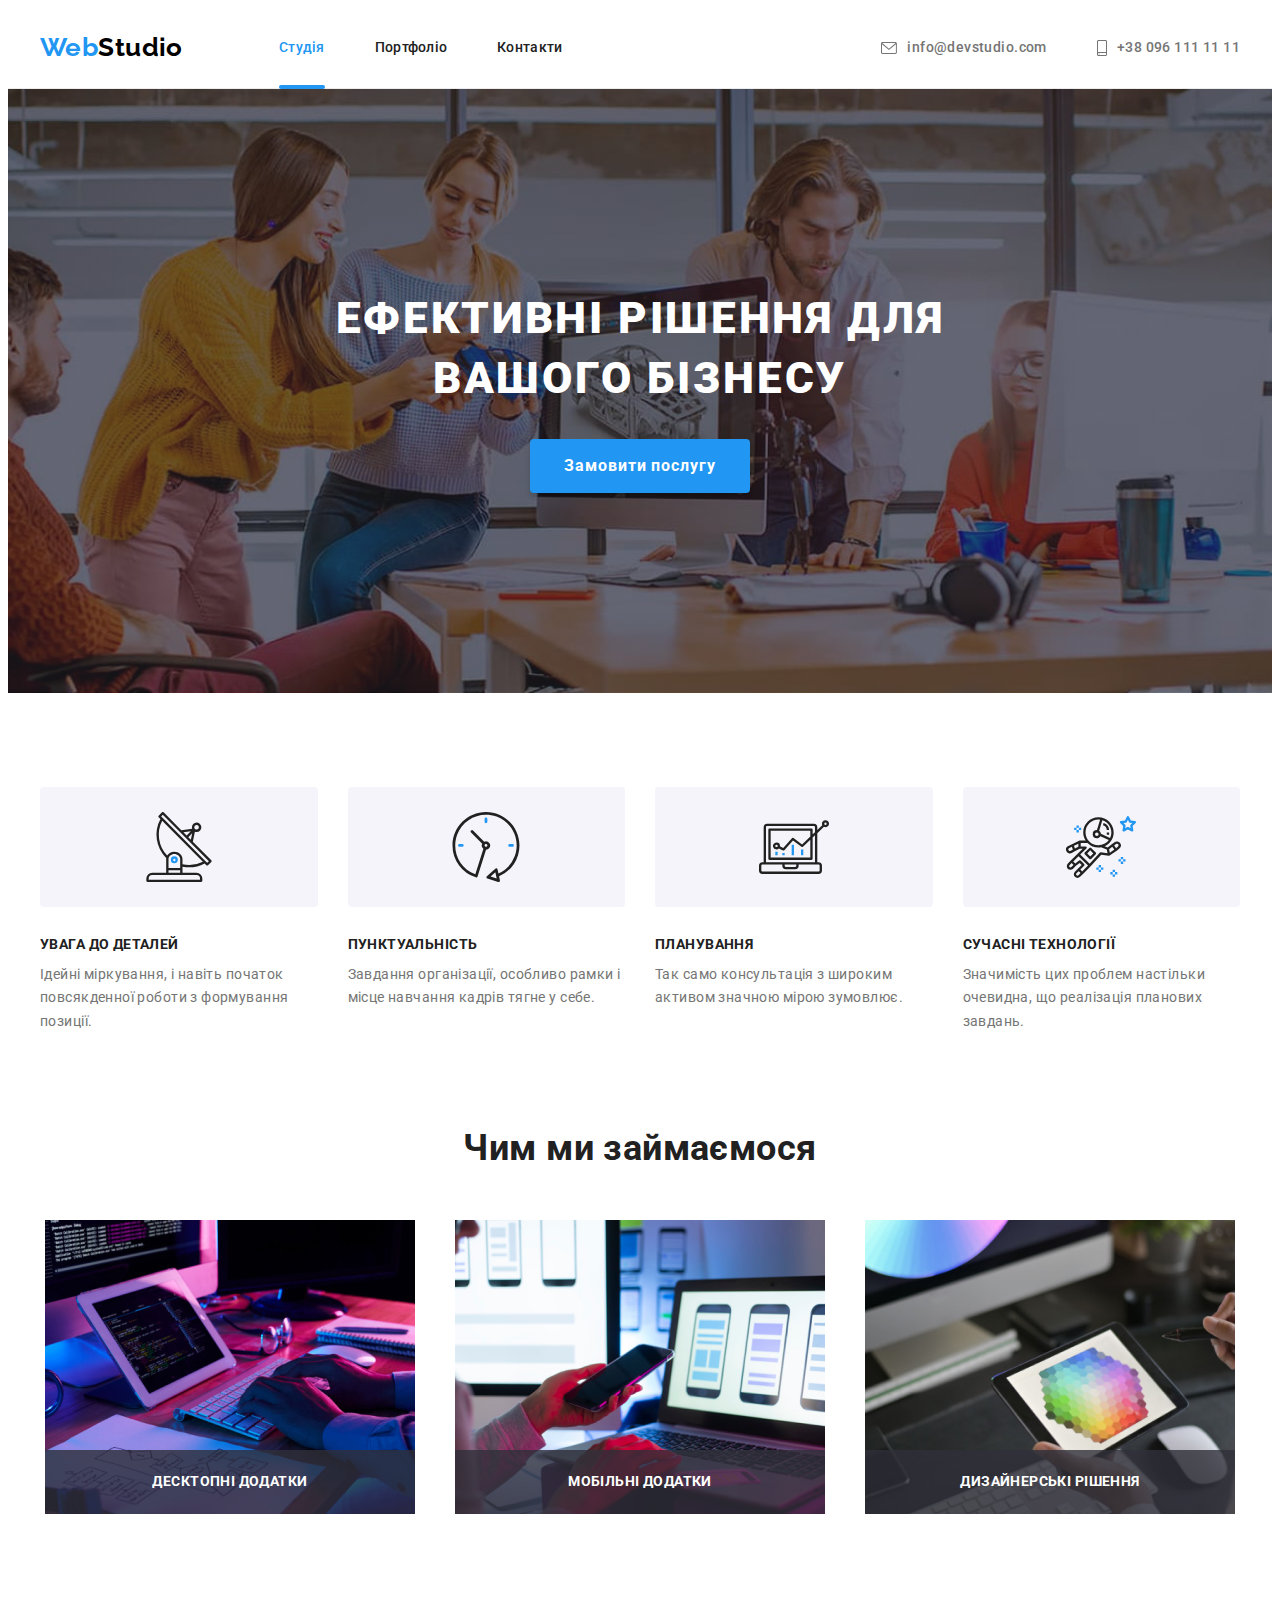
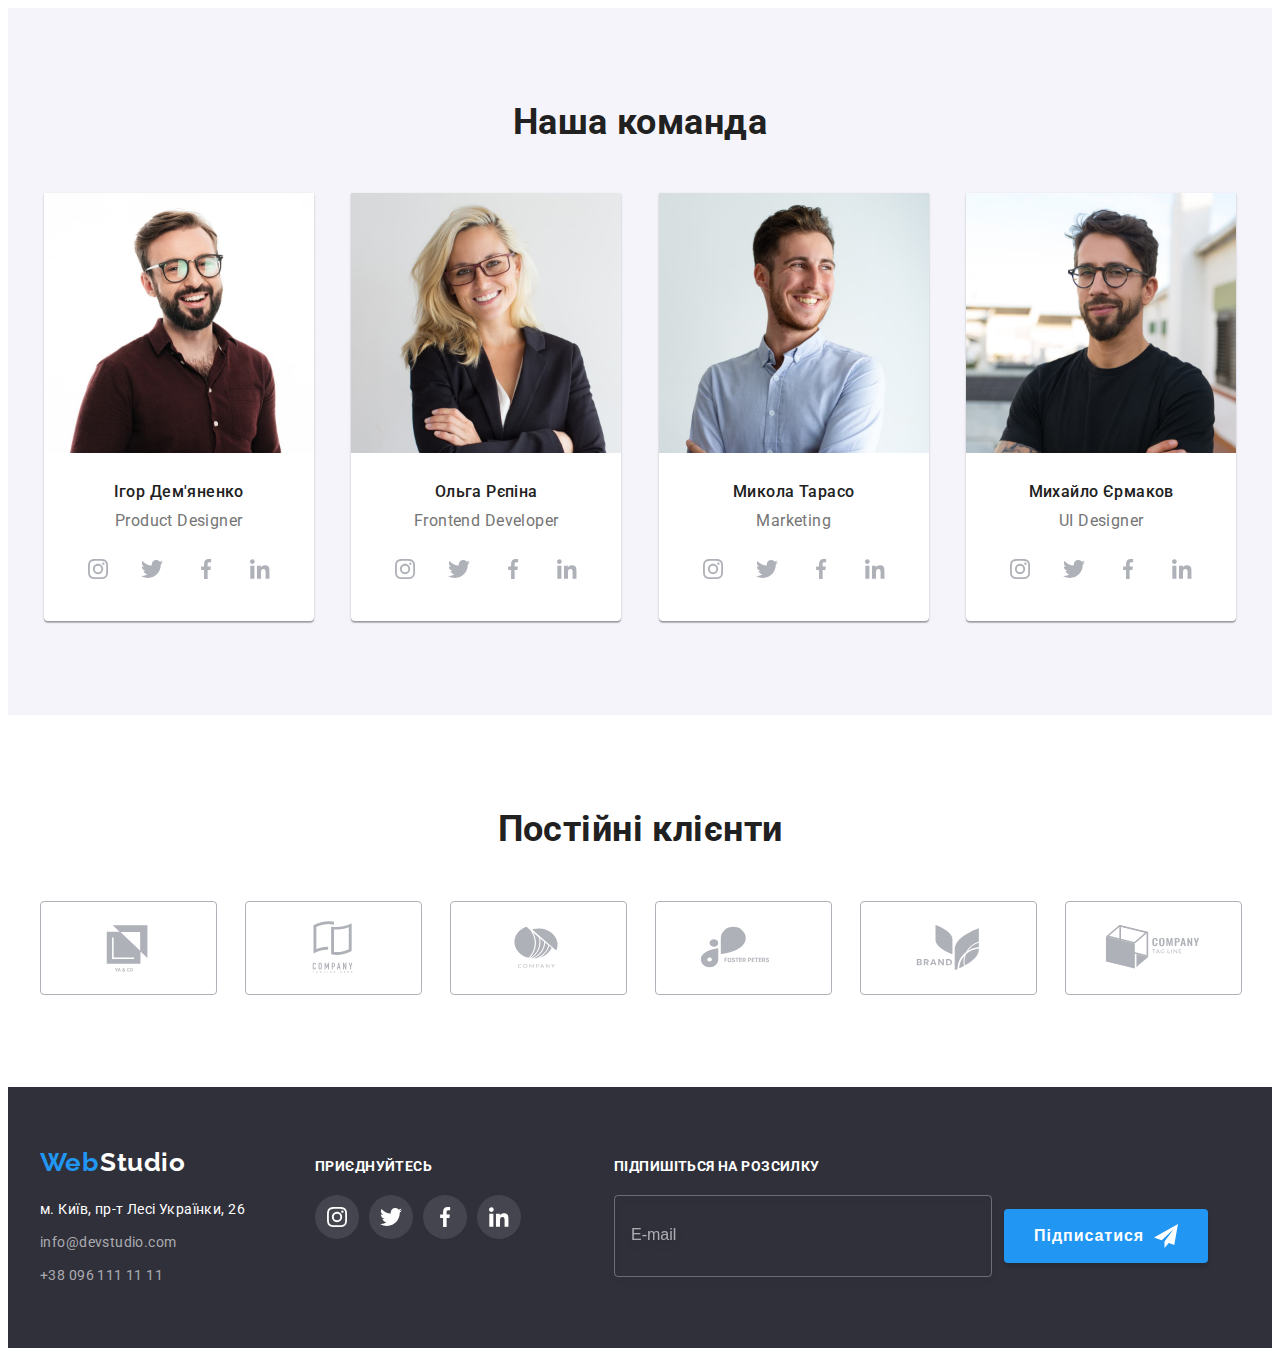
==== commit dbb2bc22: "qasdr" ====
--- a/index.html
+++ b/index.html
@@ -18,23 +18,23 @@
     </head>
     <body>
         <!--шапка сайту-->
-        <header class="page-header">
-            <div class="container header-container"> 
+        <header class="header">
+            <div class="container header__container"> 
             <nav class="nav">
-            <a href="index.html" class="icon-logo"><span class="logo">Web</span><span class="logo-part">Studio</span></a>
-            <ul class="nav-list">
-                    <li class="nav-item"><a class="nav-link current" href="index.html">Студія</a></li>
-                    <li class="nav-item"><a class="nav-link" href="portfolio.html">Портфоліо</a></li>
-                    <li class="nav-item"><a class="nav-link" href="#">Контакти</a></li>
+            <a href="index.html" class="logo"><span class="logo__web">Web</span><span class="logo__part">Studio</span></a>
+            <ul class="nav__list">
+                    <li class="nav__item"><a class="nav__link current" href="index.html">Студія</a></li>
+                    <li class="nav__item"><a class="nav__link" href="portfolio.html">Портфоліо</a></li>
+                    <li class="nav__item"><a class="nav__link" href="#">Контакти</a></li>
             </ul>
             </nav>
-            <ul class="contacts">
-                <li><a class="mail" href="mailto:info@devstudio.com">
+            <ul class="contacts contact__header">
+                <li><a class="contacts__mail" href="mailto:info@devstudio.com">
                     <svg class="icon-envelope" width="16" height="12">
                         <use href="./images/icons.svg#icon-envelope"></use>
                     </svg>
                     info@devstudio.com</a></li>
-                <li><a class="tel" href="tel:+380981111111">
+                <li><a class="contacts__tel" href="tel:+380981111111">
                     <svg class="icon-smartphone" width="10" height="16">
                         <use href="./images/icons.svg#icon-smartphone"></use>
                     </svg>
@@ -44,55 +44,55 @@
         </div>
         </header>
         <main>
-        <section class="hero-section overlay"> 
+        <section class="hero overlay"> 
             
-                <div class="header container">   
-                <h1 class="hero-title">Ефективні рішення для вашого бізнесу</h1>
-                <button class="button" type="button" data-modal-open>Замовити послугу</button>
+                <div class="container hero__container">   
+                <h1 class="hero__title">Ефективні рішення для вашого бізнесу</h1>
+                <button class="hero__button" type="button" data-modal-open>Замовити послугу</button>
                 
                 </div>
             </section>  
         <section class="features">
-        <div class="container">
+        <div class="container features__container">
                 <h2 class="visually-hidden">Особливості</h2>
-                <ul class="features-list special">
-                    <li class="specialty-list icon-antenna">
+                <ul class="specialty__list">
+                    <li class="specialty__item icon-antenna">
                         <h3 class="specialty">Увага до деталей</h3>
-                        <p class="specialty-text">Ідейні міркування, і навіть початок повсякденної роботи з формування позиції.</p>
+                        <p class="specialty__text">Ідейні міркування, і навіть початок повсякденної роботи з формування позиції.</p>
                     </li>
-                    <li class="specialty-list icon-clock"><h3 class="specialty">Пунктуальність</h3>
-                    <p class="specialty-text">Завдання організації, особливо рамки і місце навчання кадрів тягне у себе.</p>
-                </li>
-                    <li class="specialty-list icon-diagram"><h3 class="specialty">Планування</h3>
-                    <p class="specialty-text">Так само консультація з широким активом значною мірою зумовлює.</p>
-                </li>
-                    <li class="specialty-list icon-astronaut"><h3 class="specialty">Сучасні технології</h3>
-                        <p class="specialty-text">Значимість цих проблем настільки очевидна, що реалізація планових завдань.</p>
+                    <li class="specialty__item icon-clock"><h3 class="specialty">Пунктуальність</h3>
+                    <p class="specialty__text">Завдання організації, особливо рамки і місце навчання кадрів тягне у себе.</p>
+                </li>
+                    <li class="specialty__item icon-diagram"><h3 class="specialty">Планування</h3>
+                    <p class="specialty__text">Так само консультація з широким активом значною мірою зумовлює.</p>
+                </li>
+                    <li class="specialty__item icon-astronaut"><h3 class="specialty">Сучасні технології</h3>
+                        <p class="specialty__text">Значимість цих проблем настільки очевидна, що реалізація планових завдань.</p>
                     </li>
                 </ul>
         </div>
         </section>
-        <section class="work"><h2 class="work-title">Чим ми займаємося</h2> 
-            <div class="container">
-            <ul class="work-list">
+        <section class="work"><h2 class="work__title">Чим ми займаємося</h2> 
+            <div class="container work__container">
+            <ul class="work__list">
                 <li class="work-pick">
-                     <div class="work-pick-tumb">
-                        <p class="work-pick-txt">Десктопні додатки</p>
+                     <div class="work__pick-tumb">
+                        <p class="work__pick-txt">Десктопні додатки</p>
                     <img src="./images/oldpc.jpg" 
                     alt="білий монітор та клавіатура на столі" width="370">
                    
                     </div>
                 </li>
                 <li class="work-pick">
-                    <div class="work-pick-tumb">
-                        <p class="work-pick-txt">Мобільні додатки</p>
+                    <div class="work__pick-tumb">
+                        <p class="work__pick-txt">Мобільні додатки</p>
                     <img src="./images/book.jpg"
                     alt="людина тримає смртфон в руці та працює за ноутбуком" width="370"> 
                     </div>
                 </li>
                 <li class="work-pick">
-                    <div class="work-pick-tumb">
-                        <p class="work-pick-txt">Дизайнерські рішення</p>
+                    <div class="work__pick-tumb">
+                        <p class="work__pick-txt">Дизайнерські рішення</p>
                     <img src="./images/tablet.jpg"
                     alt="рука тримає включений планшет" width="370">
                     </div>
@@ -100,32 +100,32 @@
             </ul>
         </div>
     </section><!--наша команда-->
-        <section class="team"><h2 class="team-title">Наша команда</h2>
-            <div class="container">
-            <ul class="team-list special">
-                <li class="team-members">
+        <section class="team"><h2 class="team__title">Наша команда</h2>
+            <div class="team__container">
+            <ul class="team__list">
+                <li class="team__members">
                     <img src="./images/productdesigner.jpg" 
                     alt="Фото пофіль Ігор Дем'яненко" width="270">
                     <div class="retreat">
-                    <h3 class="team-name">Ігор Дем'яненко</h3>
-                    <p lang="en" class="team-position">Product Designer</p>
-                    <ul class="social-list-link">
-                        <li class="social-list-item"><a class="social-link" href="https://www.instagram.com/" target="_blank" rel="noreferrer noopener">
+                    <h3 class="team__name">Ігор Дем'яненко</h3>
+                    <p lang="en" class="team__position">Product Designer</p>
+                    <ul class="social-list__link">
+                        <li class="social-list__item"><a class="social__link" href="https://www.instagram.com/" target="_blank" rel="noreferrer noopener">
                             <svg class="social-list-icon" width="20" height="20">
                                 <use href="./images/icons.svg#icon-instagram"></use>
                             </svg>
                         </a></li>
-                        <li class="social-list-item"><a class="social-link" href="" target="_blank" rel="noreferrer noopener">
+                        <li class="social-list__item"><a class="social__link" href="" target="_blank" rel="noreferrer noopener">
                             <svg class="social-list-icon" width="22" height="40">
                                 <use href="./images/icons.svg#icon-twitter"></use>
                             </svg>
                         </a></li>
-                        <li class="social-list-item"><a class="social-link" href="" target="_blank" rel="noreferrer noopener">
+                        <li class="social-list__item"><a class="social__link" href="" target="_blank" rel="noreferrer noopener">
                             <svg class="social-list-icon" width="20" height="40">
                                 <use href="./images/icons.svg#icon-facebook"></use>
                             </svg>                            
                         </a></li>
-                        <li class="social-list-item"><a class="social-link" href="" target="_blank" rel="noreferrer noopener">
+                        <li class="social-list__item"><a class="social__link" href="" target="_blank" rel="noreferrer noopener">
                             <svg class="social-list-icon"  width="19.68" height="20">
                                 <use href="./images/icons.svg#icon-linkedin"></use>
                             </svg>                      
@@ -133,29 +133,29 @@
                     </ul>
                     </div>
                 </li>
-                <li class="team-members">
+                <li class="team__members">
                     <img src="./images/frontenddeveloper.jpg"
                     alt="Фото пофіль Ольга Рєпіна" width="270">
                     <div class="retreat">
-                    <h3 class="team-name">Ольга Рєпіна</h3>
-                    <p lang="en" class="team-position">Frontend Developer</p>
-                    <ul class="social-list-link">
-                        <li class="social-list-item"><a class="social-link" href="https://www.instagram.com/" target="_blank" rel="noreferrer noopener">
+                    <h3 class="team__name">Ольга Рєпіна</h3>
+                    <p lang="en" class="team__position">Frontend Developer</p>
+                    <ul class="social-list__link">
+                        <li class="social-list__item"><a class="social__link" href="https://www.instagram.com/" target="_blank" rel="noreferrer noopener">
                             <svg class="social-list-icon" width="20" height="20">
                                 <use href="./images/icons.svg#icon-instagram"></use>
                             </svg>
                         </a></li>
-                        <li class="social-list-item"><a class="social-link" href="" target="_blank" rel="noreferrer noopener">
+                        <li class="social-list__item"><a class="social__link" href="" target="_blank" rel="noreferrer noopener">
                             <svg class="social-list-icon" width="22" height="40">
                                 <use href="./images/icons.svg#icon-twitter"></use>
                             </svg>
                         </a></li>
-                        <li class="social-list-item"><a class="social-link" href="" target="_blank" rel="noreferrer noopener">
+                        <li class="social-list__item"><a class="social__link" href="" target="_blank" rel="noreferrer noopener">
                             <svg class="social-list-icon" width="20" height="40">
                                 <use href="./images/icons.svg#icon-facebook"></use>
                             </svg>                            
                         </a></li>
-                        <li class="social-list-item"><a class="social-link" href="" target="_blank" rel="noreferrer noopener">
+                        <li class="social-list__item"><a class="social__link" href="" target="_blank" rel="noreferrer noopener">
                             <svg class="social-list-icon"  width="19.68" height="20">
                                 <use href="./images/icons.svg#icon-linkedin"></use>
                             </svg>                      
@@ -163,29 +163,29 @@
                     </ul>
                     </div>
                 </li>
-                <li class="team-members">
+                <li class="team__members">
                     <img src="./images/marketing.jpg"
                     alt="Фото пофіль Микола Тарасо" width="270">
                     <div class="retreat">
-                    <h3 class="team-name">Микола Тарасо</h3>
-                    <p lang="en" class="team-position">Marketing</p>
-                    <ul class="social-list-link">
-                        <li class="social-list-item"><a class="social-link" href="https://www.instagram.com/" target="_blank" rel="noreferrer noopener">
+                    <h3 class="team__name">Микола Тарасо</h3>
+                    <p lang="en" class="team__position">Marketing</p>
+                    <ul class="social-list__link">
+                        <li class="social-list__item"><a class="social__link href="https://www.instagram.com/" target="_blank" rel="noreferrer noopener">
                             <svg class="social-list-icon" width="20" height="20">
                                 <use href="./images/icons.svg#icon-instagram"></use>
                             </svg>
                         </a></li>
-                        <li class="social-list-item"><a class="social-link" href="" target="_blank" rel="noreferrer noopener">
+                        <li class="social-list__item"><a class="social__link href="" target="_blank" rel="noreferrer noopener">
                             <svg class="social-list-icon" width="22" height="40">
                                 <use href="./images/icons.svg#icon-twitter"></use>
                             </svg>
                         </a></li>
-                        <li class="social-list-item"><a class="social-link" href="" target="_blank" rel="noreferrer noopener">
+                        <li class="social-list__item"><a class="social__link href="" target="_blank" rel="noreferrer noopener">
                             <svg class="social-list-icon" width="20" height="40">
                                 <use href="./images/icons.svg#icon-facebook"></use>
                             </svg>                            
                         </a></li>
-                        <li class="social-list-item"><a class="social-link" href="" target="_blank" rel="noreferrer noopener">
+                        <li class="social-list__item"><a class="social__link" href="" target="_blank" rel="noreferrer noopener">
                             <svg class="social-list-icon"  width="19.68" height="20">
                                 <use href="./images/icons.svg#icon-linkedin"></use>
                             </svg>                      
@@ -193,29 +193,29 @@
                     </ul>
                     </div>
             </li>
-                <li class="team-members">
+                <li class="team__members">
                     <img src="./images/uidesigner.jpg" 
                     alt="Фото пофіль Михайло Єрмаков" width="270">
                     <div class="retreat">
-                    <h3 class="team-name">Михайло Єрмаков</h3>
-                    <p lang="en" class="team-position">UI Designer</p>
-                    <ul class="social-list-link">
-                        <li class="social-list-item"><a class="social-link" href="https://www.instagram.com/" target="_blank" rel="noreferrer noopener">
+                    <h3 class="team__name">Михайло Єрмаков</h3>
+                    <p lang="en" class="team__position">UI Designer</p>
+                    <ul class="social-list__link">
+                        <li class="social-list__item"><a class="social__link" href="https://www.instagram.com/" target="_blank" rel="noreferrer noopener">
                             <svg class="social-list-icon" width="20" height="20">
                                 <use href="./images/icons.svg#icon-instagram"></use>
                             </svg>
                         </a></li>
-                        <li class="social-list-item"><a class="social-link" href="" target="_blank" rel="noreferrer noopener">
+                        <li class="social-list__item"><a class="social__link" href="" target="_blank" rel="noreferrer noopener">
                             <svg class="social-list-icon" width="22" height="40">
                                 <use href="./images/icons.svg#icon-twitter"></use>
                             </svg>
                         </a></li>
-                        <li class="social-list-item"><a class="social-link" href="" target="_blank" rel="noreferrer noopener">
+                        <li class="social-list__item"><a class="social__link" href="" target="_blank" rel="noreferrer noopener">
                             <svg class="social-list-icon" width="20" height="40">
                                 <use href="./images/icons.svg#icon-facebook"></use>
                             </svg>                            
                         </a></li>
-                        <li class="social-list-item"><a class="social-link" href="" target="_blank" rel="noreferrer noopener">
+                        <li class="social-list__item"><a class="social__link" href="" target="_blank" rel="noreferrer noopener">
                             <svg class="social-list-icon" width="19.68" height="20">
                                 <use href="./images/icons.svg#icon-linkedin"></use>
                             </svg>                      
--- a/css/styles.css
+++ b/css/styles.css
@@ -118,10 +118,9 @@
    
 
   }
-  .nav-list :hover,
-  .nav-list :focus{
+  .nav-link :hover,
+  .nav-link :focus{
     color: var(--hover-color);
- 
   } 
   
   .nav-link{
@@ -551,17 +550,13 @@
     display: flex;
     gap: 8px;
     justify-content: center;
-
-
   }
 
   .btn-list{
     list-style: none;
     letter-spacing: 0.03em;
   }
-  .special{
-    display: flex;
-  }
+ 
 
   /*---The end Filtr--*/
   .oll-portfol{
@@ -570,7 +565,7 @@
   }
   .portfol-list{
   flex-basis: calc((100% - 60px) / 3);
-  }
+  }/*
 .portfol-list :hover .portfol-over{
 transform: translateY(0);
 
@@ -598,7 +593,7 @@
 transition: transform var(--new-timing-function) var(--timing-function);
 overflow: auto;
 }
-
+*/
   .potfol{
     list-style: none;
     flex-wrap: wrap;
@@ -701,7 +696,7 @@
 */
 
 
-
+/*
   .footer-box{
     display: flex;
   flex-wrap: wrap;
@@ -732,6 +727,7 @@
   margin-bottom: 20px;
 
   }
+  */
   /*
   .icon-logo-footer{
     color:var(--hover-color);
@@ -747,7 +743,7 @@
   }
 
 */
-
+/*
   .social-link-footer{
     width: 100%;
     height: 100%;
@@ -770,8 +766,8 @@
 .social-link-footer:hover{
   background-color: #2196F3;
 }
-
-
+*/
+/*
   .backdrop{
   width: 100%;
   height: 100%;
@@ -780,7 +776,8 @@
   top: 0;
 transition: opacity var(--new-timing-function) var(--timing-function), visibility var(--new-timing-function) var(--timing-function);
   }
-
+*/
+/*
   .modal {
   width: 528px;
   min-height: 581px;
@@ -802,8 +799,8 @@
   transform: translate(-50%, -50%) scale(0);
  
 }
-
-
+*/
+/*
 .modal-close{
   width: 30px;
   height: 30px;
@@ -825,18 +822,21 @@
   fill: currentColor;
   
 }
-
-
+*/
+/*
 .backdrop.is-hidden {
   opacity: 0;
   visibility: hidden;
   pointer-events: none;
 }
-
+*/
+/*
   .modal-close:hover,
   .modal-close:focus{
 color: var(--hover-color);
   }
+  */
+  /*
 .modal-title{
 font-weight: 700;
 font-size: 20px;
@@ -947,6 +947,7 @@
 .user-post:hover +.icon-person{
   fill: var(--hover-color);
 }
+*/
 .deal-check{
   display: flex;
    align-items: center;
@@ -981,10 +982,6 @@
   fill: var(--background-header);
   background-color: var(--hover-color);
   border: transparent;
-}
-
-.check-inp:not(:checked) + .check span{
-  background-color: var(--team-background);
 }
 
 
@@ -1060,7 +1057,7 @@
  .submit:hover{
   background: var(--button-servise);
  }   
-
+/*
  .footer-input{
 font-style: normal;
 font-weight: 700;
--- a/css/main.min.css
+++ b/css/main.min.css
@@ -1 +1 @@
-p,h1,h2,h3,h4,h5,h6{margin:0}ul,ol{margin:0;padding-left:0}button{cursor:pointer}address{font-style:normal}img{display:block;max-width:100%;height:auto}body{font-family:Roboto,sans-serif;color:var(--h-color);font-size:14px;letter-spacing:.03em;background-color:var(--background-header)}:root{--hover-color: #2196F3;--h-color: #212121;--background-header: #FFFFFF;--hero-background: #2F303A;--p-color: #757575;--team-background: #F5F4FA;--button-servise: #188ce8;--mail-tel: rgba(255, 255, 255, 0.6);--timing-function: cubic-bezier(0.4, 0, 0.2, 1);--new-timing-function: 250ms}.container{width:1200px;padding-left:15px;padding-right:15px;margin:0 auto}.visually-hidden{position:absolute;white-space:nowrap;width:1px;height:1px;overflow:hidden;border:0;padding:0;clip:rect(0, 0, 0, 0);-webkit-clip-path:inset(50%);clip-path:inset(50%);margin:-1px}.page-header{border-bottom:1px solid #ececec}.nav{display:flex;align-items:center}.header-container{display:flex;align-items:center}.nav-list{list-style:none;display:flex;gap:50px;margin-left:94px}.nav-list :hover,.nav-list :focus{color:var(--hover-color)}.nav-link{font-weight:500;line-height:1.14;letter-spacing:.02em;color:var(--h-color);text-decoration:none;display:block;padding-bottom:32px;padding-top:32px;position:relative;transition:color var(--new-timing-function) var(--timing-function)}.current{color:var(--hover-color)}.current::after{content:"";display:block;width:100%;height:4px;border-radius:2px;background-color:var(--hover-color);position:absolute;left:0;bottom:-1px;opacity:0}.current::after{opacity:1}.logo :hover{color:var(--hover-color)}.logo-part{color:#000}.logo-part-footer{color:var(--background-header)}.icon-logo{color:var(--hover-color);text-decoration:none;font-family:Raleway,sans-serif;font-weight:700;font-size:26px;line-height:1.2;display:inline-block;width:145px}.contacts{list-style:none;font-weight:500;display:flex;margin-left:auto;gap:50px}.mail{color:var(--p-color);text-decoration:none;font-style:normal;line-height:1.14;padding-top:32px;padding-bottom:32px;display:flex;align-items:center;transition:color var(--new-timing-function) var(--timing-function)}.icon-envelope{fill:currentColor;margin-right:10px}.tel{color:var(--p-color);text-decoration:none;font-style:normal;line-height:1.14;align-items:center;padding-top:32px;padding-bottom:32px;display:flex;transition:color var(--new-timing-function) var(--timing-function)}.icon-smartphone{fill:currentColor;margin-right:10px}.contacts :hover,.contacts :focus{color:var(--hover-color)}.hero-section{padding-top:200px;padding-bottom:200px;text-align:center;background-color:#c4c4c4}.button{font-family:inherit;font-weight:700;font-size:16px;line-height:1.87;letter-spacing:.06em;background-color:var(--hover-color);color:var(--background-header);cursor:pointer;padding:10px 32px;border-color:rgba(0,0,0,0);box-shadow:0px 4px 4px rgba(0,0,0,.15);border-radius:4px;transition:color var(--new-timing-function) var(--timing-function),background-color var(--new-timing-function) var(--timing-function)}.button:hover,.button:focus{background-color:var(--button-servise)}.overlay{background-image:linear-gradient(to right, rgba(47, 48, 58, 0.4), rgba(47, 48, 58, 0.4)),url "..//images/fon.jpg";max-width:1600px;background-size:cover;background-repeat:no-repeat;margin-left:auto;margin-right:auto;background-position:center}.hero-title{font-style:normal;font-weight:900;font-size:44px;line-height:1.36;letter-spacing:.06em;text-transform:uppercase;color:var(--background-header);width:696px;box-sizing:border-box;margin:0 auto;margin-bottom:30px}.features{padding:94px 0}.features-list{list-style:none;display:flex}.specialty-list{width:calc((100% - 90px)/4);margin-right:30px}.specialty-list::before{content:"";height:120px;display:block;background-size:contain;background-repeat:no-repeat;background-position:center;background-color:#f5f4fa;border-radius:4px}.icon-antenna::before{background-image:url(../images/antenna.svg);background-size:70px 70px}.icon-clock::before{background-image:url(../images/clock.svg);background-size:70px 70px}.icon-diagram::before{background-image:url(../images/diagram.svg);background-size:70px 70px}.icon-astronaut::before{background-image:url(../images/astronaut.svg);background-size:70px 70px}.features-list :last-child{margin:0}.specialty{font-style:normal;font-size:14px;font-weight:700;line-height:1.14;text-transform:uppercase;color:var(--h-color);margin-top:30px;margin-bottom:10px}.work{padding-bottom:94px}.specialty-text{line-height:1.7;color:var(--p-color);margin-top:10px}.work-list{list-style:none;display:flex;justify-content:space-around;gap:30px}.work-pick-tumb{position:relative;display:flex}.work-pick-txt{position:absolute;background:rgba(47,48,58,.8);width:370px;display:flex;font-weight:700;font-size:14px;line-height:1.14;text-align:center;letter-spacing:.03em;text-transform:uppercase;justify-content:space-around;padding-top:24px;padding-bottom:24px;color:#fff;bottom:0}.work-title{font-weight:700;font-size:36px;line-height:1.16;text-align:center;color:var(--h-color);margin-bottom:50px}.social-list-link{list-style:none;display:flex;justify-content:center;gap:10px}.social-list-item{width:44px;height:44px;border-radius:50%}.social-link{width:100%;height:100%;background:#fff;border-radius:50%;display:flex;align-items:center;justify-content:center;color:#afb1b8;transition:color var(--new-timing-function) var(--timing-function),background-color var(--new-timing-function) var(--timing-function)}.social-list-icon{fill:currentColor}.social-link:hover,.social-link:focus{background-color:#2196f3;color:#fff}.team{background-color:var(--team-background);padding-top:94px;padding-bottom:94px}.team-members{background-color:var(--background-header);text-align:center;box-shadow:0px 1px 3px rgba(0,0,0,.12),0px 1px 1px rgba(0,0,0,.14),0px 2px 1px rgba(0,0,0,.2);border-radius:0px 0px 4px 4px}.team-title{font-weight:700;font-size:36px;line-height:1.16;text-align:center;color:var(--h-color);white-space:nowrap;margin-bottom:50px}.team-list{list-style:none;line-height:1.18;justify-content:space-around;gap:30px;display:flex}.team-name{font-weight:500;font-size:16px;text-align:center;color:var(--h-color);margin-bottom:10px}.team-position{font-size:16px;text-align:center;color:var(--p-color);margin-bottom:16px}.retreat{padding-top:30px;padding-bottom:30px}.client{padding-top:94px;padding-bottom:94px}.client-title{font-size:36px;line-height:1.16;text-align:center;color:var(--h-color);margin-bottom:50px}.client-item{list-style:none;display:flex;gap:30px}.client-list{width:calc((100% - 150px)/6);height:92px}.client-link{display:block;width:100%;height:100%;display:flex;align-items:center;justify-content:center;border:1px solid #afb1b8;border-radius:4px;color:#afb1b8;transition:color var(--new-timing-function) var(--timing-function),border-color var(--new-timing-function) var(--timing-function)}.client-lis-icon{fill:currentColor}.client-link:hover,.client-link:focus{border-color:#2196f3;color:#2196f3}.social-list-link-footer{list-style:none;display:flex;gap:10px}.contacts-footer{background-color:var(--hero-background);padding-top:60px;padding-bottom:60px}.contacts-list{list-style:none;display:flex;flex-wrap:wrap;flex-direction:column}.contacts-list :last-child{margin-bottom:0}.list-link{margin-bottom:9px}.contacts-list :hover,.contacts-list :focus{color:var(--hover-color)}.contacts-plane{text-decoration:none;font-style:normal;line-height:1.71;color:var(--background-header);display:block;transition:color var(--new-timing-function) var(--timing-function)}.mail-footer,.tel-footer{color:var(--mail-tel);text-decoration:none;font-style:normal;line-height:1.71;box-sizing:border-box;transition:color var(--new-timing-function) var(--timing-function)}.icon-logo-footer{color:var(--hover-color);text-decoration:none;font-family:Raleway,sans-serif;font-weight:700;font-size:26px;line-height:1.2;display:block;width:145px;margin-bottom:20px}.social-link-footer{width:100%;height:100%;background-color:rgba(255,255,255,.1);border-radius:50%;display:flex;align-items:center;justify-content:center;transition:background-color var(--new-timing-function) var(--timing-function)}.social-list-icon-footer{fill:var(--background-header)}.social-list-link-footer{transition:background-color var(--new-timing-function) var(--timing-function)}.social-link-footer:hover{background-color:#2196f3}/*# sourceMappingURL=main.min.css.map */+p,h1,h2,h3,h4,h5,h6{margin:0}ul,ol{margin:0;padding-left:0}button{cursor:pointer}address{font-style:normal}img{display:block;max-width:100%;height:auto}body{font-family:Roboto,sans-serif;color:var(--h-color);font-size:14px;letter-spacing:.03em;background-color:var(--background-header)}:root{--hover-color: #2196F3;--h-color: #212121;--background-header: #FFFFFF;--hero-background: #2F303A;--p-color: #757575;--team-background: #F5F4FA;--button-servise: #188ce8;--mail-tel: rgba(255, 255, 255, 0.6);--timing-function: cubic-bezier(0.4, 0, 0.2, 1);--new-timing-function: 250ms}.container{width:1200px;padding-left:15px;padding-right:15px;margin:0 auto}.visually-hidden{position:absolute;white-space:nowrap;width:1px;height:1px;overflow:hidden;border:0;padding:0;clip:rect(0, 0, 0, 0);-webkit-clip-path:inset(50%);clip-path:inset(50%);margin:-1px}.header{border-bottom:1px solid #ececec}.header__container{display:flex;align-items:center}.nav{display:flex;align-items:center}.nav__list{list-style:none;display:flex;gap:50px;margin-left:94px}.nav__link{font-weight:500;line-height:1.14;letter-spacing:.02em;color:var(--h-color);text-decoration:none;display:block;padding-bottom:32px;padding-top:32px;position:relative;transition:color var(--new-timing-function) var(--timing-function)}.nav__link:hover,.nav__link:focus{color:var(--hover-color)}.current{color:var(--hover-color)}.current::after{content:"";display:block;width:100%;height:4px;border-radius:2px;background-color:var(--hover-color);position:absolute;left:0;bottom:-1px;opacity:0}.current::after{opacity:1}.logo__part{color:#000}.logo{color:var(--hover-color);text-decoration:none;font-family:Raleway,sans-serif;font-weight:700;font-size:26px;line-height:1.2;display:inline-block;width:145px}.contact__header{list-style:none;font-weight:500;display:flex;margin-left:auto;gap:50px}.contacts__mail{color:var(--p-color);text-decoration:none;font-style:normal;line-height:1.14;padding-top:32px;padding-bottom:32px;display:flex;align-items:center;transition:color var(--new-timing-function) var(--timing-function)}.contacts__mail:hover,.contacts__mail:focus{color:var(--hover-color)}.icon-envelope{fill:currentColor;margin-right:10px}.contacts__tel{color:var(--p-color);text-decoration:none;font-style:normal;line-height:1.14;align-items:center;padding-top:32px;padding-bottom:32px;display:flex;transition:color var(--new-timing-function) var(--timing-function)}.contacts__tel:hover,.contacts__tel:focus{color:var(--hover-color)}.icon-smartphone{fill:currentColor;margin-right:10px}.hero{padding-top:200px;padding-bottom:200px;text-align:center;background-color:#c4c4c4}.hero__container{width:1200px;padding-left:15px;padding-right:15px;margin:0 auto}.overlay{background-image:linear-gradient(to right, rgba(47, 48, 58, 0.4), rgba(47, 48, 58, 0.4)),url("..//images/fon.jpg");max-width:1600px;background-size:cover;background-repeat:no-repeat;margin-left:auto;margin-right:auto;background-position:center}.hero__title{font-style:normal;font-weight:900;font-size:44px;line-height:1.36;letter-spacing:.06em;text-transform:uppercase;color:var(--background-header);width:696px;box-sizing:border-box;margin:0 auto;margin-bottom:30px}.hero__button{font-family:inherit;font-weight:700;font-size:16px;line-height:1.87;letter-spacing:.06em;background-color:var(--hover-color);color:var(--background-header);cursor:pointer;padding:10px 32px;border-color:rgba(0,0,0,0);box-shadow:0px 4px 4px rgba(0,0,0,.15);border-radius:4px;transition:color var(--new-timing-function) var(--timing-function),background-color var(--new-timing-function) var(--timing-function)}.hero__button:hover,.hero__button:focus{background-color:var(--button-servise)}.features{padding:94px 0}.features__container{width:1200px;padding-left:15px;padding-right:15px;margin:0 auto}.specialty{font-style:normal;font-size:14px;font-weight:700;line-height:1.14;text-transform:uppercase;color:var(--h-color);margin-top:30px;margin-bottom:10px}.specialty__list{list-style:none;display:flex}.specialty__list :last-child{margin:0}.specialty__item{width:calc((100% - 90px)/4);margin-right:30px}.specialty__item::before{content:"";height:120px;display:block;background-size:contain;background-repeat:no-repeat;background-position:center;background-color:#f5f4fa;border-radius:4px}.icon-antenna::before{background-image:url(../images/antenna.svg);background-size:70px 70px}.icon-clock::before{background-image:url(../images/clock.svg);background-size:70px 70px}.icon-diagram::before{background-image:url(../images/diagram.svg);background-size:70px 70px}.icon-astronaut::before{background-image:url(../images/astronaut.svg);background-size:70px 70px}.specialty__text{line-height:1.7;color:var(--p-color);margin-top:10px}.work{padding-bottom:94px}.work__list{list-style:none;display:flex;justify-content:space-around;gap:30px}.work__pick-tumb{position:relative;display:flex}.work__container{width:1200px;padding-left:15px;padding-right:15px;margin:0 auto}.work__pick-txt{position:absolute;background:rgba(47,48,58,.8);width:370px;display:flex;font-weight:700;font-size:14px;line-height:1.14;text-align:center;letter-spacing:.03em;text-transform:uppercase;justify-content:space-around;padding-top:24px;padding-bottom:24px;color:#fff;bottom:0}.work__title{font-weight:700;font-size:36px;line-height:1.16;text-align:center;color:var(--h-color);margin-bottom:50px}.social-list__link{list-style:none;display:flex;justify-content:center;gap:10px}.social-list__item{width:44px;height:44px;border-radius:50%}.social__link{width:100%;height:100%;background:#fff;border-radius:50%;display:flex;align-items:center;justify-content:center;color:#afb1b8;transition:color var(--new-timing-function) var(--timing-function),background-color var(--new-timing-function) var(--timing-function)}.social__link:hover,.social__link:focus{background-color:#2196f3;color:#fff}.social-list-icon{fill:currentColor}.team{background-color:var(--team-background);padding-top:94px;padding-bottom:94px}.team__container{width:1200px;padding-left:15px;padding-right:15px;margin:0 auto}.team__title{font-weight:700;font-size:36px;line-height:1.16;text-align:center;color:var(--h-color);white-space:nowrap;margin-bottom:50px}.team__list{list-style:none;line-height:1.18;justify-content:space-around;gap:30px;display:flex}.team__members{background-color:var(--background-header);text-align:center;box-shadow:0px 1px 3px rgba(0,0,0,.12),0px 1px 1px rgba(0,0,0,.14),0px 2px 1px rgba(0,0,0,.2);border-radius:0px 0px 4px 4px}.team__name{font-weight:500;font-size:16px;text-align:center;color:var(--h-color);margin-bottom:10px}.team__position{font-size:16px;text-align:center;color:var(--p-color);margin-bottom:16px}.retreat{padding-top:30px;padding-bottom:30px}.client{padding-top:94px;padding-bottom:94px}.client-title{font-size:36px;line-height:1.16;text-align:center;color:var(--h-color);margin-bottom:50px}.client-item{list-style:none;display:flex;gap:30px}.client-list{width:calc((100% - 150px)/6);height:92px}.client-link{display:block;width:100%;height:100%;display:flex;align-items:center;justify-content:center;border:1px solid #afb1b8;border-radius:4px;color:#afb1b8;transition:color var(--new-timing-function) var(--timing-function),border-color var(--new-timing-function) var(--timing-function)}.client-link:hover,.client-link:focus{border-color:#2196f3;color:#2196f3}.client-lis-icon{fill:currentColor}.contacts-footer{background-color:var(--hero-background);padding-top:60px;padding-bottom:60px}.contacts-list{list-style:none;display:flex;flex-wrap:wrap;flex-direction:column}.contacts-list :hover,.contacts-list :focus{color:var(--hover-color)}.contacts-list :last-child{margin-bottom:0}.list-link{margin-bottom:9px}.contacts-plane{text-decoration:none;font-style:normal;line-height:1.71;color:var(--background-header);display:block;transition:color var(--new-timing-function) var(--timing-function)}.mail-footer,.tel-footer{color:var(--mail-tel);text-decoration:none;font-style:normal;line-height:1.71;box-sizing:border-box;transition:color var(--new-timing-function) var(--timing-function)}.icon-logo-footer{color:var(--hover-color);text-decoration:none;font-family:Raleway,sans-serif;font-weight:700;font-size:26px;line-height:1.2;display:block;width:145px;margin-bottom:20px;display:flex}.logo-part-footer{color:var(--background-header)}.social-link-footer{width:100%;height:100%;background-color:rgba(255,255,255,.1);border-radius:50%;display:flex;align-items:center;justify-content:center;transition:background-color var(--new-timing-function) var(--timing-function)}.social-link-footer:hover,.social-link-footer:focus{background-color:#2196f3}.social-list-item{width:44px;height:44px;border-radius:50%}.social-list-link-footer{list-style:none;display:flex;gap:10px;justify-content:center}.social-list-link-footer{transition:background-color var(--new-timing-function) var(--timing-function)}.social-list-icon-footer{fill:var(--background-header)}.footer-box{display:flex;flex-wrap:wrap;flex-direction:column}.contacts-test{display:flex;flex-wrap:wrap;flex-direction:column;margin-left:70px}.footer-flex{display:flex;align-items:baseline}.footer-p{display:block;text-transform:uppercase;font-style:normal;font-weight:700;font-size:14px;line-height:1.14;letter-spacing:.03em;color:var(--background-header);margin-bottom:20px}.footer-input{font-style:normal;font-weight:700;font-size:14px;line-height:1.14;text-transform:uppercase;color:var(--background-header);margin-bottom:20px}.sign-email{width:358px;display:flex;padding-top:15px;padding-bottom:15px;padding-left:16px;height:50px;border:1px solid rgba(255,255,255,.3);filter:drop-shadow(0px 4px 4px rgba(0, 0, 0, 0.15));border-radius:4px;background-color:rgba(0,0,0,0);color:var(--background-header)}.sign-email::-moz-placeholder{font-weight:400;font-size:16px;line-height:1.25;align-items:center;color:rgba(255,255,255,.6)}.sign-email:-ms-input-placeholder{font-weight:400;font-size:16px;line-height:1.25;align-items:center;color:rgba(255,255,255,.6)}.sign-email::placeholder{font-weight:400;font-size:16px;line-height:1.25;align-items:center;color:rgba(255,255,255,.6)}.container-input{display:flex;flex-direction:column;align-items:baseline;margin-left:93px}.sign-btn{font-weight:700;font-size:16px;line-height:1.87;align-items:center;text-align:center;letter-spacing:.06em;color:var(--background-header);background-color:var(--hover-color);border-radius:4px;display:flex;border-color:rgba(0,0,0,0);box-shadow:0px 4px 4px rgba(0,0,0,.15);padding-left:28px;cursor:pointer;padding-top:10px;padding-bottom:10px;padding-left:28px;padding-right:28px;transition:color var(--new-timing-function) var(--timing-function),background-color var(--new-timing-function) var(--timing-function)}.sign-btn:hover,.sign-btn:focus{color:var(--hover-color);background-color:var(--background-header)}.plain{fill:var(--background-header);margin-left:10px}.sign-btn:hover .plain,.sign-btn:focus .plain{fill:currentColor}.sign-flex{display:flex;align-items:center;gap:12px}.backdrop{width:100%;height:100%;background-color:rgba(0,0,0,.2);position:fixed;top:0;transition:opacity var(--new-timing-function) var(--timing-function),visibility var(--new-timing-function) var(--timing-function)}.modal{width:528px;min-height:581px;background-color:var(--background-header);box-shadow:0px 1px 3px rgba(0,0,0,.12),0px 1px 1px rgba(0,0,0,.14),0px 2px 1px rgba(0,0,0,.2);border-radius:4px;padding:40px;position:absolute;top:50%;left:50%;transform:translate(-50%, -50%) scale(1);transition:transform var(--new-timing-function) var(--timing-function);transform-origin:top left}.backdrop.is-hidden .modal{transform:translate(-50%, -50%) scale(0)}.modal-close{width:30px;height:30px;background-color:rgba(0,0,0,0);border:1px solid rgba(0,0,0,.1);border-radius:50%;color:#000;position:absolute;top:8px;right:8px;align-items:center;display:flex;justify-content:center;cursor:pointer;transition:color var(--new-timing-function) var(--timing-function),background-color var(--new-timing-function) var(--timing-function)}.modal-close:hover,.modal-close:focus{color:var(--hover-color)}.modal-close-icon{fill:currentColor}.backdrop.is-hidden{opacity:0;visibility:hidden;pointer-events:none}.modal-title{font-weight:700;font-size:20px;line-height:1.15;text-align:center;margin-bottom:12px}.form-feedback{display:flex;flex-direction:column}.input-name{border-radius:4px;display:block}.input-wrap{position:relative;margin-bottom:10px}.client-name{margin-bottom:4px;font-size:12px;line-height:1.16;letter-spacing:.01em;color:var(--p-color);display:block}.client-name-txt{border:1px solid rgba(33,33,33,.2);border-radius:4px;width:100%;height:40px;padding-left:42px;transition:border-color var(--new-timing-function) var(--timing-function);outline:rgba(0,0,0,0)}.client-name-txt:hover,.client-name-txt:focus{border-color:var(--hover-color)}.icon-person{position:absolute;left:15px;top:50%;transform:translateY(-50%)}.client-name-txt:focus+.icon-person,.client-name-txt:hover+.icon-person{fill:var(--hover-color)}.phone-number{padding-bottom:4px;font-size:12px;line-height:1.16;letter-spacing:.01em;color:var(--p-color);display:block}.user-tel{border:1px solid rgba(33,33,33,.2);border-radius:4px;width:100%;height:40px;padding-left:42px;transition:border-color var(--new-timing-function) var(--timing-function);outline:rgba(0,0,0,0)}.user-tel:focus+.icon-person,.user-tel:hover+.icon-person{fill:var(--hover-color)}.user-email{margin-bottom:4px;font-size:12px;line-height:1.16;letter-spacing:.01em;color:var(--p-color);display:block}.user-post{border:1px solid rgba(33,33,33,.2);border-radius:4px;width:100%;height:40px;padding-left:42px;transition:border-color var(--new-timing-function) var(--timing-function);outline:rgba(0,0,0,0)}.user-post:hover,.user-post:focus{border-color:var(--hover-color)}.link-input{font-style:normal;font-weight:400;font-size:14px;line-height:1.71px;color:var(--hover-color);transition:color var(--new-timing-function) var(--timing-function)}.link-input:hover{box-shadow:0px 1px 1px rgba(0,0,0,.12),0px 4px 4px rgba(0,0,0,.06),1px 4px 6px rgba(0,0,0,.16);text-decoration:none}.input-feedback{margin-bottom:20px}.feedback{margin-bottom:4px;display:block;color:var(--p-color)}.feedback-txt{resize:none;border:1px solid rgba(33,33,33,.2);border-radius:4px;padding:12px 16px;display:block;width:100%;height:120px;transition:border-color var(--new-timing-function) var(--timing-function);outline:rgba(0,0,0,0)}.feedback-txt:hover,.feedback-txt:focus{border-color:var(--hover-color)}.feedback-txt::-moz-placeholder{font-size:12px;line-height:1.16;letter-spacing:.01em;color:rgba(117,117,117,.5)}.feedback-txt:-ms-input-placeholder{font-size:12px;line-height:1.16;letter-spacing:.01em;color:rgba(117,117,117,.5)}.feedback-txt::placeholder{font-size:12px;line-height:1.16;letter-spacing:.01em;color:rgba(117,117,117,.5)}.deal-check{display:flex;align-items:center;fill:rgba(0,0,0,0);padding-left:12px;justify-content:center;margin-bottom:30px;position:relative}.checkbox{line-height:1.71;color:var(--p-color)}.check span{border-radius:2px;border:2px solid var(--h-color);width:16px;height:15px;display:flex;justify-content:center;align-items:center;fill:rgba(0,0,0,0);position:absolute;top:50%;transform:translateY(-50%);left:9px}.check-inp:checked+.check span{fill:var(--background-header);background-color:var(--hover-color);border:rgba(0,0,0,0)}.check-inp:hover+.check span,.check-inp:focus+.check span{box-shadow:0px 1px 3px rgba(0,0,0,.3),0px 1px 1px rgba(0,0,0,.3),0px 2px 1px rgba(0,0,0,.3);border-color:var(--hover-color)}.submit{line-height:1.87;font-weight:700;font-size:16px;padding:10px 52px;background-color:var(--hover-color);box-shadow:0px 4px 4px rgba(0,0,0,.15);border-radius:4px;display:flex;justify-content:center;text-align:center;letter-spacing:.06em;margin:0 auto;border:rgba(0,0,0,0);color:var(--background-header);transition:background var(--new-timing-function) var(--timing-function)}.submit:hover{background:var(--button-servise)}.btn{font-family:inherit;font-weight:500;font-size:16px;line-height:1.62;background-color:var(--team-background);border-color:rgba(0,0,0,0);cursor:pointer;color:var(--h-color);border-radius:4px;padding-top:6px;padding-bottom:6px;padding-left:22px;padding-right:22px;transition:color var(--new-timing-function) var(--timing-function),background-color var(--new-timing-function) var(--timing-function),box-shadow var(--new-timing-function) var(--timing-function)}.btn:hover,.btn:focus{color:var(--background-header);background:var(--hover-color);box-shadow:0px 3px 1px rgba(0,0,0,.1),0px 1px 2px rgba(0,0,0,.08),0px 2px 2px rgba(0,0,0,.12)}.btn-filter{display:flex;gap:8px;justify-content:center}.btn-list{list-style:none;letter-spacing:.03em}.special{display:flex}.oll-portfol{padding-top:94px;padding-bottom:94px}.portfol-list{flex-basis:calc((100% - 60px)/3)}.potfol{list-style:none;flex-wrap:wrap;gap:30px;margin-top:50px}.portfol-over-top{position:relative;overflow:hidden}.portfol-over{font-weight:400;font-size:18px;line-height:1.55;color:var(--background-header);background:rgba(33,150,243,.9);position:absolute;top:0;padding-top:63px;padding-right:24px;padding-left:24px;padding-bottom:63px;height:100%;transform:translateY(100%);transition:transform var(--new-timing-function) var(--timing-function);overflow:auto}.portfol-list :hover .portfol-over{transform:translateY(0)}.portfol-link{display:block;text-decoration:none;transition:box-shadow var(--new-timing-function) var(--timing-function)}.portfol-link:hover,.portfol-link:focus{box-shadow:0px 1px 1px rgba(0,0,0,.12),0px 4px 4px rgba(0,0,0,.06),1px 4px 6px rgba(0,0,0,.16);transition:transform var(--new-timing-function) var(--timing-function)}.portfol-title{font-weight:700;font-size:18px;line-height:2;letter-spacing:.06em;color:var(--h-color)}.portfol-txt{font-size:16px;line-height:1.87;color:var(--p-color);margin-top:4px}.circle{border-left:1px solid #eee;border-right:1px solid #eee;border-bottom:1px solid #eee;padding:20px 24px}/*# sourceMappingURL=main.min.css.map */